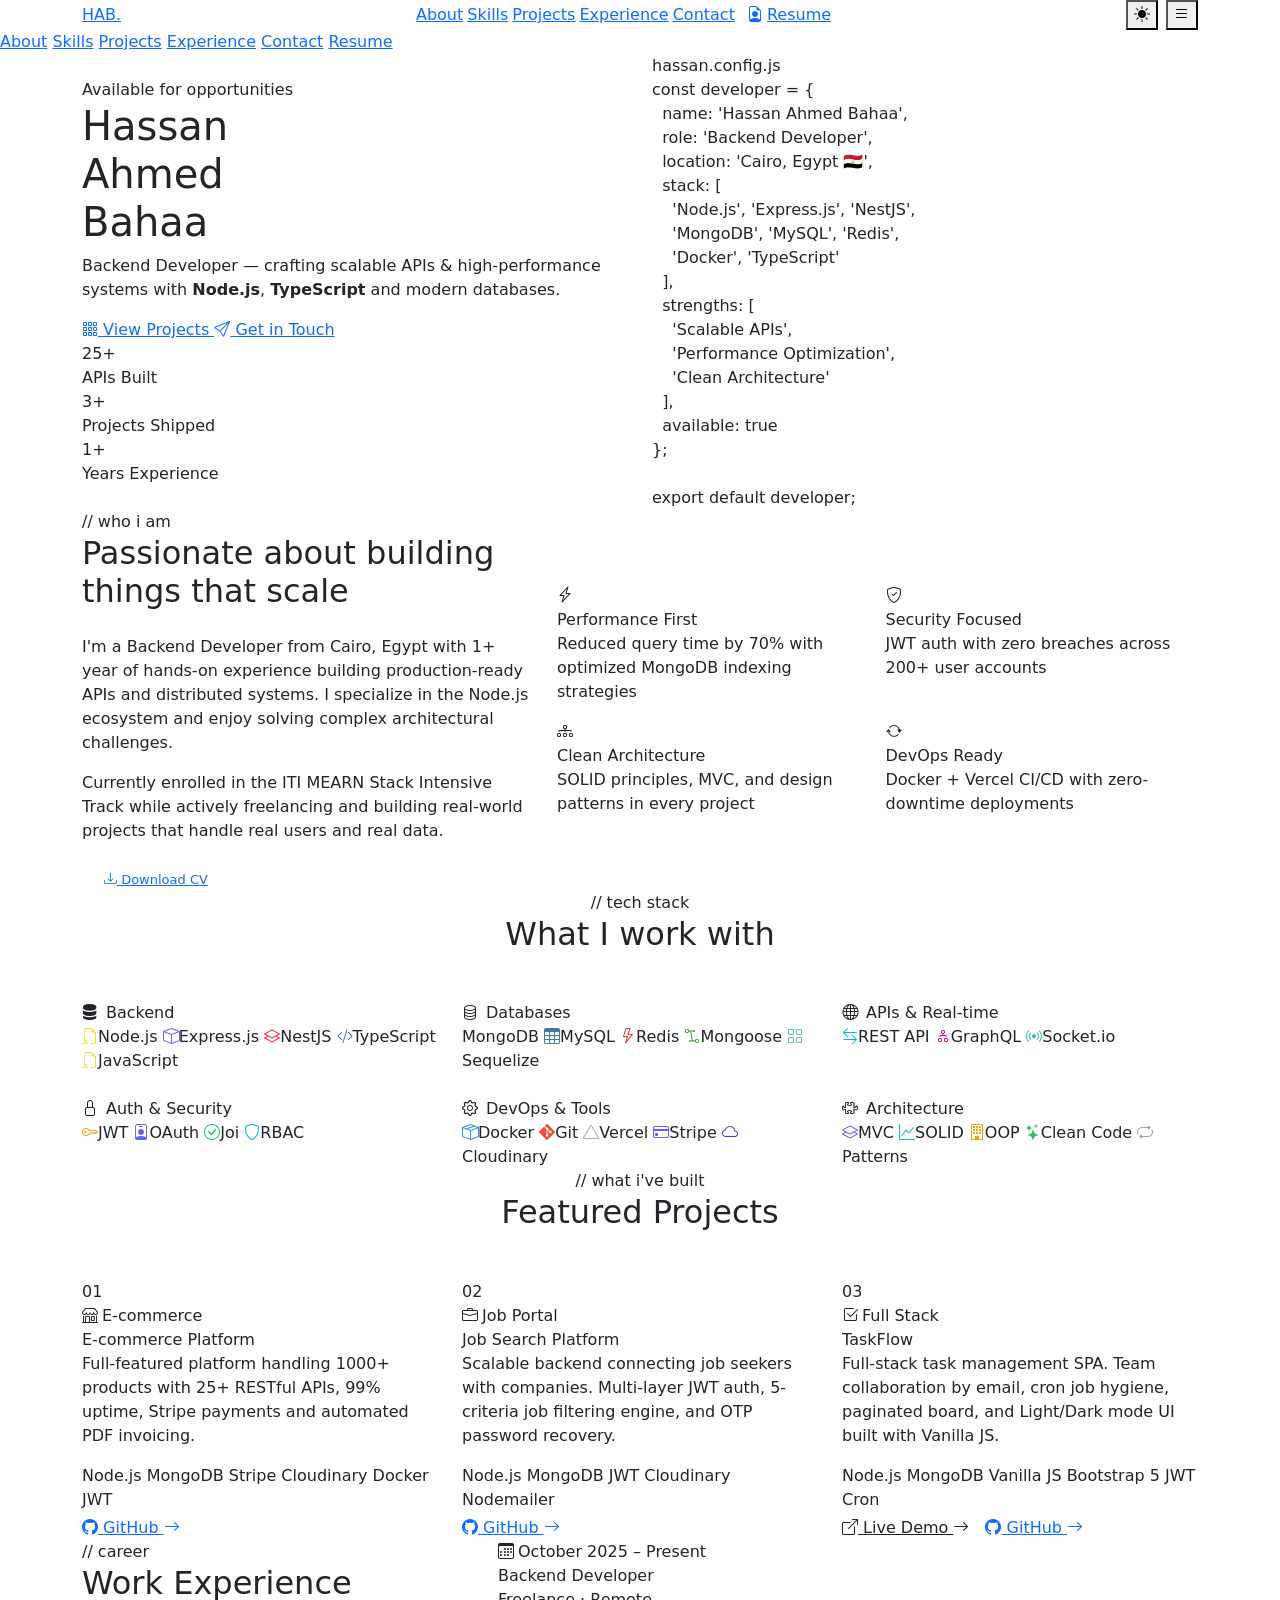
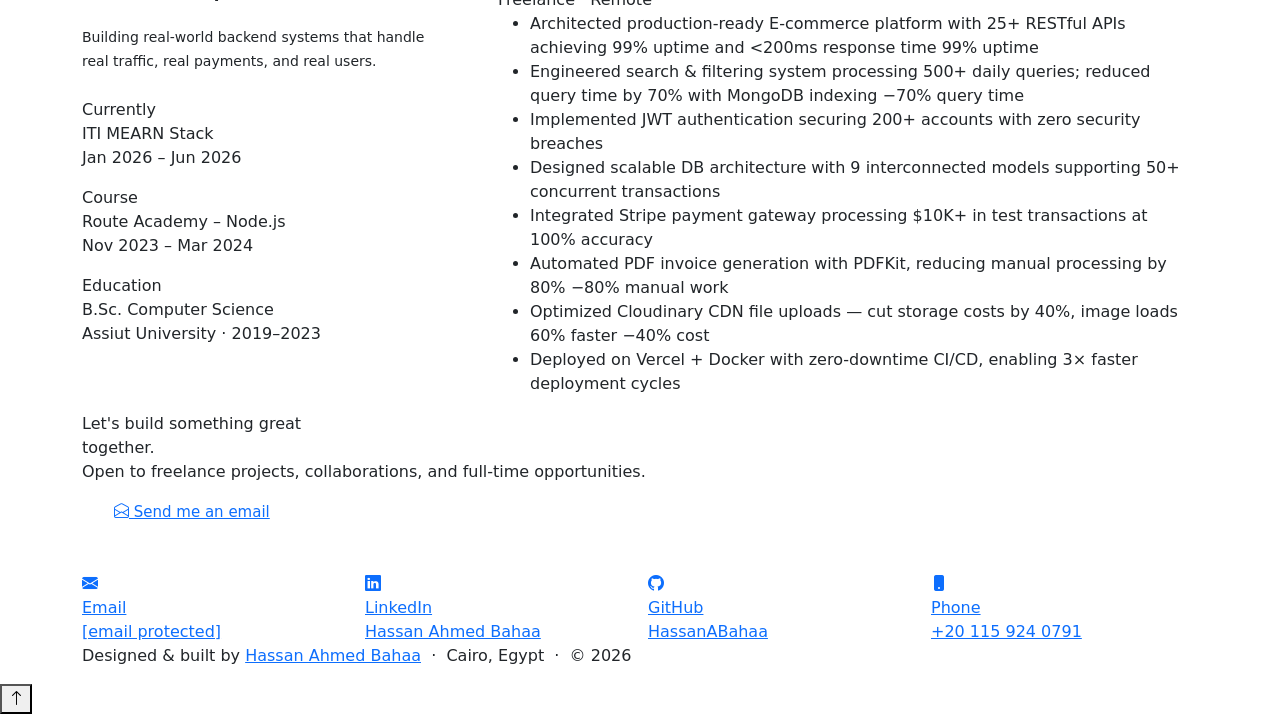
==== index1.html @ e6554bb7 "first commit" ====
<!DOCTYPE html>
<html lang="en" data-theme="dark">
<head>
  <meta charset="UTF-8" />
  <meta name="viewport" content="width=device-width, initial-scale=1.0" />
  <meta name="description" content="Hassan Ahmed Bahaa — Backend Developer specializing in Node.js, Express.js, NestJS, and scalable APIs." />
  <title>Hassan Ahmed Bahaa — Backend Developer</title>

  <!-- Bootstrap 5 -->
  <link href="https://cdn.jsdelivr.net/npm/bootstrap@5.3.3/dist/css/bootstrap.min.css" rel="stylesheet"/>
  <!-- Bootstrap Icons -->
  <link href="https://cdn.jsdelivr.net/npm/bootstrap-icons@1.11.3/font/bootstrap-icons.css" rel="stylesheet"/>
  <!-- Portfolio Styles -->
  <link rel="stylesheet" href="css/style.css" />
</head>
<body>

<!-- ══════════════════════════════
     NAVBAR
══════════════════════════════ -->
<nav id="navbar">
  <div class="container d-flex align-items-center justify-content-between gap-2">

    <a href="#home" class="nav-brand">HAB<span>.</span></a>

    <!-- Desktop nav -->
    <div class="d-flex align-items-center gap-1 desktop-nav">
      <a href="#about"      class="nav-link-custom">About</a>
      <a href="#skills"     class="nav-link-custom">Skills</a>
      <a href="#projects"   class="nav-link-custom">Projects</a>
      <a href="#experience" class="nav-link-custom">Experience</a>
      <a href="#contact"    class="nav-link-custom">Contact</a>
      <a href="https://drive.google.com/file/d/19fxQiNxdbfngYxqZQuM-5DBVkh4G-8Q2/view?usp=sharing"
         target="_blank" class="nav-cta ms-2">
        <i class="bi bi-file-earmark-person me-1"></i>Resume
      </a>
    </div>

    <!-- Right controls -->
    <div class="d-flex align-items-center gap-2">
      <!-- Theme toggle -->
      <button id="themeToggle" aria-label="Toggle theme">
        <i class="bi bi-sun-fill" id="themeIcon"></i>
      </button>
      <!-- Hamburger -->
      <button class="hamburger" id="hamburgerBtn" aria-label="Open menu">
        <i class="bi bi-list" id="hamburgerIcon"></i>
      </button>
    </div>

  </div>
</nav>

<!-- Mobile menu -->
<div class="mobile-menu" id="mobileMenu">
  <a href="#about"      class="nav-link-custom">About</a>
  <a href="#skills"     class="nav-link-custom">Skills</a>
  <a href="#projects"   class="nav-link-custom">Projects</a>
  <a href="#experience" class="nav-link-custom">Experience</a>
  <a href="#contact"    class="nav-link-custom">Contact</a>
  <a href="https://drive.google.com/file/d/19fxQiNxdbfngYxqZQuM-5DBVkh4G-8Q2/view?usp=sharing"
     target="_blank" class="nav-cta mt-2 text-center">Resume</a>
</div>


<!-- ══════════════════════════════
     HERO
══════════════════════════════ -->
<section id="home">
  <div class="orb orb-1"></div>
  <div class="orb orb-2"></div>
  <div class="orb orb-3"></div>

  <div class="container">
    <div class="row align-items-center gy-5">

      <!-- Left copy -->
      <div class="col-lg-6">
        <div class="hero-badge">
          <span class="dot"></span>
          Available for opportunities
        </div>

        <h1 class="hero-h1">
          Hassan<br>
          <span class="gradient-text">Ahmed</span><br>
          Bahaa
        </h1>

        <p class="hero-sub">
          <span id="typedRole">Backend Developer</span>&nbsp;—
          crafting scalable APIs &amp; high-performance systems with
          <strong>Node.js</strong>, <strong>TypeScript</strong> and modern databases.
        </p>

        <div class="hero-actions">
          <a href="#projects" class="btn-primary-custom">
            <i class="bi bi-grid-3x3-gap"></i> View Projects
          </a>
          <a href="#contact" class="btn-ghost-custom">
            <i class="bi bi-send"></i> Get in Touch
          </a>
        </div>

        <div class="hero-stats">
          <div class="stat-item">
            <div class="stat-num">25<span>+</span></div>
            <div class="stat-label">APIs Built</div>
          </div>
          <div class="stat-item">
            <div class="stat-num">3<span>+</span></div>
            <div class="stat-label">Projects Shipped</div>
          </div>
          <div class="stat-item">
            <div class="stat-num">1<span>+</span></div>
            <div class="stat-label">Years Experience</div>
          </div>
        </div>
      </div>

      <!-- Right – code card -->
      <div class="col-lg-6 hero-visual">
        <div class="code-card">
          <div class="code-card-header">
            <span class="dot-red"></span>
            <span class="dot-yellow"></span>
            <span class="dot-green"></span>
            <span class="code-filename">hassan.config.js</span>
          </div>
          <div class="code-body">
<span class="c-keyword">const</span> <span class="c-var">developer</span> = {<br>
&nbsp;&nbsp;<span class="c-prop">name</span>: <span class="c-str">'Hassan Ahmed Bahaa'</span>,<br>
&nbsp;&nbsp;<span class="c-prop">role</span>: <span class="c-str">'Backend Developer'</span>,<br>
&nbsp;&nbsp;<span class="c-prop">location</span>: <span class="c-str">'Cairo, Egypt 🇪🇬'</span>,<br>
&nbsp;&nbsp;<span class="c-prop">stack</span>: [<br>
&nbsp;&nbsp;&nbsp;&nbsp;<span class="c-str">'Node.js'</span>, <span class="c-str">'Express.js'</span>, <span class="c-str">'NestJS'</span>,<br>
&nbsp;&nbsp;&nbsp;&nbsp;<span class="c-str">'MongoDB'</span>, <span class="c-str">'MySQL'</span>, <span class="c-str">'Redis'</span>,<br>
&nbsp;&nbsp;&nbsp;&nbsp;<span class="c-str">'Docker'</span>, <span class="c-str">'TypeScript'</span><br>
&nbsp;&nbsp;],<br>
&nbsp;&nbsp;<span class="c-prop">strengths</span>: [<br>
&nbsp;&nbsp;&nbsp;&nbsp;<span class="c-str">'Scalable APIs'</span>,<br>
&nbsp;&nbsp;&nbsp;&nbsp;<span class="c-str">'Performance Optimization'</span>,<br>
&nbsp;&nbsp;&nbsp;&nbsp;<span class="c-str">'Clean Architecture'</span><br>
&nbsp;&nbsp;],<br>
&nbsp;&nbsp;<span class="c-prop">available</span>: <span class="c-keyword">true</span><br>
};<br><br>
<span class="c-keyword">export default</span> <span class="c-fn">developer</span>;<span class="typing-cursor"></span>
          </div>
        </div>
      </div>

    </div>
  </div>
</section>


<!-- ══════════════════════════════
     ABOUT
══════════════════════════════ -->
<section id="about">
  <div class="container">
    <div class="row gy-5 align-items-center">

      <div class="col-lg-5 reveal">
        <div class="section-eyebrow">// who i am</div>
        <h2 class="section-title">Passionate about building things that scale</h2>
        <div class="section-divider mb-4"></div>
        <p class="about-text">
          I'm a <span class="highlight-word">Backend Developer</span> from Cairo, Egypt with 1+ year of hands-on experience building
          <span class="highlight-word">production-ready APIs</span> and distributed systems.
          I specialize in the Node.js ecosystem and enjoy solving complex architectural challenges.
        </p>
        <p class="about-text mt-3">
          Currently enrolled in the <span class="highlight-word">ITI MEARN Stack Intensive Track</span> while
          actively freelancing and building real-world projects that handle real users and real data.
        </p>
        <div class="mt-4">
          <a href="https://drive.google.com/file/d/19fxQiNxdbfngYxqZQuM-5DBVkh4G-8Q2/view?usp=sharing"
             target="_blank" class="btn-primary-custom" style="font-size:13px;padding:11px 22px;">
            <i class="bi bi-download"></i> Download CV
          </a>
        </div>
      </div>

      <div class="col-lg-7 reveal">
        <div class="row g-3">
          <div class="col-sm-6">
            <div class="about-card">
              <div class="about-card-icon"><i class="bi bi-lightning-charge"></i></div>
              <div>
                <div class="about-card-title">Performance First</div>
                <div class="about-card-text">Reduced query time by 70% with optimized MongoDB indexing strategies</div>
              </div>
            </div>
          </div>
          <div class="col-sm-6">
            <div class="about-card">
              <div class="about-card-icon"><i class="bi bi-shield-check"></i></div>
              <div>
                <div class="about-card-title">Security Focused</div>
                <div class="about-card-text">JWT auth with zero breaches across 200+ user accounts</div>
              </div>
            </div>
          </div>
          <div class="col-sm-6">
            <div class="about-card">
              <div class="about-card-icon"><i class="bi bi-diagram-3"></i></div>
              <div>
                <div class="about-card-title">Clean Architecture</div>
                <div class="about-card-text">SOLID principles, MVC, and design patterns in every project</div>
              </div>
            </div>
          </div>
          <div class="col-sm-6">
            <div class="about-card">
              <div class="about-card-icon"><i class="bi bi-arrow-repeat"></i></div>
              <div>
                <div class="about-card-title">DevOps Ready</div>
                <div class="about-card-text">Docker + Vercel CI/CD with zero-downtime deployments</div>
              </div>
            </div>
          </div>
        </div>
      </div>

    </div>
  </div>
</section>


<!-- ══════════════════════════════
     SKILLS
══════════════════════════════ -->
<section id="skills">
  <div class="container">
    <div class="text-center mb-5 reveal">
      <div class="section-eyebrow">// tech stack</div>
      <h2 class="section-title">What I work with</h2>
      <div class="section-divider mx-auto mt-3"></div>
    </div>

    <div class="row g-4">
      <div class="col-md-4 reveal">
        <div class="skill-box">
          <div class="skill-group-title"><i class="bi bi-server me-2"></i>Backend</div>
          <span class="skill-pill"><i class="bi bi-filetype-js" style="color:#f7df1e"></i>Node.js</span>
          <span class="skill-pill"><i class="bi bi-box" style="color:#6366f1"></i>Express.js</span>
          <span class="skill-pill"><i class="bi bi-layers" style="color:#ea2845"></i>NestJS</span>
          <span class="skill-pill"><i class="bi bi-code-slash" style="color:#3178c6"></i>TypeScript</span>
          <span class="skill-pill"><i class="bi bi-filetype-js" style="color:#f0db4f"></i>JavaScript</span>
        </div>
      </div>

      <div class="col-md-4 reveal">
        <div class="skill-box">
          <div class="skill-group-title"><i class="bi bi-database me-2"></i>Databases</div>
          <span class="skill-pill"><i class="bi bi-leaf" style="color:#47a248"></i>MongoDB</span>
          <span class="skill-pill"><i class="bi bi-table" style="color:#4479a1"></i>MySQL</span>
          <span class="skill-pill"><i class="bi bi-lightning" style="color:#dc382d"></i>Redis</span>
          <span class="skill-pill"><i class="bi bi-bezier2" style="color:#47a248"></i>Mongoose</span>
          <span class="skill-pill"><i class="bi bi-grid" style="color:#52b0e7"></i>Sequelize</span>
        </div>
      </div>

      <div class="col-md-4 reveal">
        <div class="skill-box">
          <div class="skill-group-title"><i class="bi bi-globe me-2"></i>APIs & Real-time</div>
          <span class="skill-pill"><i class="bi bi-arrow-left-right" style="color:#06b6d4"></i>REST API</span>
          <span class="skill-pill"><i class="bi bi-diagram-2" style="color:#e10098"></i>GraphQL</span>
          <span class="skill-pill"><i class="bi bi-broadcast" style="color:#25c2a0"></i>Socket.io</span>
        </div>
      </div>

      <div class="col-md-4 reveal">
        <div class="skill-box">
          <div class="skill-group-title"><i class="bi bi-lock me-2"></i>Auth & Security</div>
          <span class="skill-pill"><i class="bi bi-key" style="color:#f59e0b"></i>JWT</span>
          <span class="skill-pill"><i class="bi bi-person-badge" style="color:#6366f1"></i>OAuth</span>
          <span class="skill-pill"><i class="bi bi-check-circle" style="color:#22c55e"></i>Joi</span>
          <span class="skill-pill"><i class="bi bi-shield" style="color:#06b6d4"></i>RBAC</span>
        </div>
      </div>

      <div class="col-md-4 reveal">
        <div class="skill-box">
          <div class="skill-group-title"><i class="bi bi-gear me-2"></i>DevOps & Tools</div>
          <span class="skill-pill"><i class="bi bi-box-seam" style="color:#2496ed"></i>Docker</span>
          <span class="skill-pill"><i class="bi bi-git" style="color:#f05032"></i>Git</span>
          <span class="skill-pill"><i class="bi bi-triangle" style="color:#aaa"></i>Vercel</span>
          <span class="skill-pill"><i class="bi bi-credit-card" style="color:#635bff"></i>Stripe</span>
          <span class="skill-pill"><i class="bi bi-cloud" style="color:#3448c5"></i>Cloudinary</span>
        </div>
      </div>

      <div class="col-md-4 reveal">
        <div class="skill-box">
          <div class="skill-group-title"><i class="bi bi-puzzle me-2"></i>Architecture</div>
          <span class="skill-pill"><i class="bi bi-layers" style="color:#6366f1"></i>MVC</span>
          <span class="skill-pill"><i class="bi bi-graph-up" style="color:#06b6d4"></i>SOLID</span>
          <span class="skill-pill"><i class="bi bi-building" style="color:#f59e0b"></i>OOP</span>
          <span class="skill-pill"><i class="bi bi-stars" style="color:#22c55e"></i>Clean Code</span>
          <span class="skill-pill"><i class="bi bi-repeat" style="color:#94a3b8"></i>Patterns</span>
        </div>
      </div>
    </div>
  </div>
</section>


<!-- ══════════════════════════════
     PROJECTS
══════════════════════════════ -->
<section id="projects">
  <div class="container">
    <div class="text-center mb-5 reveal">
      <div class="section-eyebrow">// what i've built</div>
      <h2 class="section-title">Featured Projects</h2>
      <div class="section-divider mx-auto mt-3"></div>
    </div>

    <div class="row g-4">

      <!-- E-commerce -->
      <div class="col-lg-4 col-md-6 reveal">
        <div class="project-card">
          <div class="project-number">01</div>
          <div class="project-badge"><i class="bi bi-shop me-1"></i>E-commerce</div>
          <div class="project-title">E-commerce Platform</div>
          <p class="project-desc">
            Full-featured platform handling 1000+ products with 25+ RESTful APIs, 99% uptime,
            Stripe payments and automated PDF invoicing.
          </p>
          <div class="mb-1">
            <span class="tech-tag">Node.js</span>
            <span class="tech-tag">MongoDB</span>
            <span class="tech-tag">Stripe</span>
            <span class="tech-tag">Cloudinary</span>
            <span class="tech-tag">Docker</span>
            <span class="tech-tag">JWT</span>
          </div>
          <a href="https://github.com/HassanABahaa/E-commerce" target="_blank" class="project-link">
            <i class="bi bi-github"></i> GitHub <i class="bi bi-arrow-right"></i>
          </a>
        </div>
      </div>

      <!-- Job Portal -->
      <div class="col-lg-4 col-md-6 reveal">
        <div class="project-card">
          <div class="project-number">02</div>
          <div class="project-badge"><i class="bi bi-briefcase me-1"></i>Job Portal</div>
          <div class="project-title">Job Search Platform</div>
          <p class="project-desc">
            Scalable backend connecting job seekers with companies. Multi-layer JWT auth,
            5-criteria job filtering engine, and OTP password recovery.
          </p>
          <div class="mb-1">
            <span class="tech-tag">Node.js</span>
            <span class="tech-tag">MongoDB</span>
            <span class="tech-tag">JWT</span>
            <span class="tech-tag">Cloudinary</span>
            <span class="tech-tag">Nodemailer</span>
          </div>
          <a href="https://github.com/HassanABahaa" target="_blank" class="project-link">
            <i class="bi bi-github"></i> GitHub <i class="bi bi-arrow-right"></i>
          </a>
        </div>
      </div>

      <!-- TaskFlow -->
      <div class="col-lg-4 col-md-6 reveal">
        <div class="project-card">
          <div class="project-number">03</div>
          <div class="project-badge"><i class="bi bi-check2-square me-1"></i>Full Stack</div>
          <div class="project-title">TaskFlow</div>
          <p class="project-desc">
            Full-stack task management SPA. Team collaboration by email, cron job hygiene,
            paginated board, and Light/Dark mode UI built with Vanilla JS.
          </p>
          <div class="mb-1">
            <span class="tech-tag">Node.js</span>
            <span class="tech-tag">MongoDB</span>
            <span class="tech-tag">Vanilla JS</span>
            <span class="tech-tag">Bootstrap 5</span>
            <span class="tech-tag">JWT</span>
            <span class="tech-tag">Cron</span>
          </div>
          <div class="d-flex gap-3 flex-wrap">
            <a href="https://tasskfloow.netlify.app" target="_blank" class="project-link" style="color:var(--accent2);">
              <i class="bi bi-box-arrow-up-right"></i> Live Demo <i class="bi bi-arrow-right"></i>
            </a>
            <a href="https://github.com/HassanABahaa/Task-Flow" target="_blank" class="project-link">
              <i class="bi bi-github"></i> GitHub <i class="bi bi-arrow-right"></i>
            </a>
          </div>
        </div>
      </div>

    </div>
  </div>
</section>


<!-- ══════════════════════════════
     EXPERIENCE
══════════════════════════════ -->
<section id="experience">
  <div class="container">
    <div class="row gy-5">

      <!-- Sidebar -->
      <div class="col-lg-4 reveal">
        <div class="section-eyebrow">// career</div>
        <h2 class="section-title">Work Experience</h2>
        <div class="section-divider mb-4"></div>
        <p style="color:var(--muted);font-size:14px;line-height:1.7;">
          Building real-world backend systems that handle real traffic, real payments, and real users.
        </p>

        <div class="mt-4 d-flex flex-column gap-3">
          <div class="info-card">
            <div class="info-card-label">Currently</div>
            <div class="info-card-title">ITI MEARN Stack</div>
            <div class="info-card-date">Jan 2026 – Jun 2026</div>
          </div>
          <div class="info-card">
            <div class="info-card-label">Course</div>
            <div class="info-card-title">Route Academy – Node.js</div>
            <div class="info-card-date">Nov 2023 – Mar 2024</div>
          </div>
          <div class="info-card">
            <div class="info-card-label">Education</div>
            <div class="info-card-title">B.Sc. Computer Science</div>
            <div class="info-card-date">Assiut University · 2019–2023</div>
          </div>
        </div>
      </div>

      <!-- Timeline -->
      <div class="col-lg-8 reveal ps-lg-5">
        <div class="timeline">
          <div class="timeline-item">
            <div class="timeline-dot"></div>
            <div class="timeline-date"><i class="bi bi-calendar3 me-1"></i>October 2025 – Present</div>
            <div class="timeline-role">Backend Developer</div>
            <div class="timeline-company">Freelance · Remote</div>
            <ul class="timeline-bullets">
              <li>Architected production-ready E-commerce platform with 25+ RESTful APIs achieving 99% uptime and &lt;200ms response time <span class="achievement-badge">99% uptime</span></li>
              <li>Engineered search &amp; filtering system processing 500+ daily queries; reduced query time by 70% with MongoDB indexing <span class="achievement-badge">−70% query time</span></li>
              <li>Implemented JWT authentication securing 200+ accounts with zero security breaches</li>
              <li>Designed scalable DB architecture with 9 interconnected models supporting 50+ concurrent transactions</li>
              <li>Integrated Stripe payment gateway processing $10K+ in test transactions at 100% accuracy</li>
              <li>Automated PDF invoice generation with PDFKit, reducing manual processing by 80% <span class="achievement-badge">−80% manual work</span></li>
              <li>Optimized Cloudinary CDN file uploads — cut storage costs by 40%, image loads 60% faster <span class="achievement-badge">−40% cost</span></li>
              <li>Deployed on Vercel + Docker with zero-downtime CI/CD, enabling 3× faster deployment cycles</li>
            </ul>
          </div>
        </div>
      </div>

    </div>
  </div>
</section>


<!-- ══════════════════════════════
     CONTACT
══════════════════════════════ -->
<section id="contact">
  <div class="container">

    <div class="cta-block reveal mb-5">
      <div class="cta-title">Let's build something great<br>together.</div>
      <p class="cta-sub">Open to freelance projects, collaborations, and full-time opportunities.</p>
      <a href="/cdn-cgi/l/email-protection#640c051717050a0506050c05055755240309050d084a070b09" class="btn-primary-custom" style="font-size:15px;padding:14px 32px;">
        <i class="bi bi-envelope-open"></i> Send me an email
      </a>
    </div>

    <div class="row g-3">
      <div class="col-sm-6 col-lg-3 reveal">
        <a href="/cdn-cgi/l/email-protection#543c352727353a3536353c35356765143339353d387a373b39" class="contact-card">
          <div class="contact-icon ci-email"><i class="bi bi-envelope-fill"></i></div>
          <div>
            <div class="contact-label">Email</div>
            <div class="contact-val"><span class="__cf_email__" data-cfemail="c0a8a1b3b3a1aea1a2a1a8a1a1f3f180a7ada1a9aceea3afad">[email&#160;protected]</span></div>
          </div>
        </a>
      </div>
      <div class="col-sm-6 col-lg-3 reveal">
        <a href="https://www.linkedin.com/in/hassan-bahaa-1604981b8/" target="_blank" class="contact-card">
          <div class="contact-icon ci-linkedin"><i class="bi bi-linkedin"></i></div>
          <div>
            <div class="contact-label">LinkedIn</div>
            <div class="contact-val">Hassan Ahmed Bahaa</div>
          </div>
        </a>
      </div>
      <div class="col-sm-6 col-lg-3 reveal">
        <a href="https://github.com/HassanABahaa" target="_blank" class="contact-card">
          <div class="contact-icon ci-github"><i class="bi bi-github"></i></div>
          <div>
            <div class="contact-label">GitHub</div>
            <div class="contact-val">HassanABahaa</div>
          </div>
        </a>
      </div>
      <div class="col-sm-6 col-lg-3 reveal">
        <a href="tel:+201159240791" class="contact-card">
          <div class="contact-icon ci-phone"><i class="bi bi-phone-fill"></i></div>
          <div>
            <div class="contact-label">Phone</div>
            <div class="contact-val">+20 115 924 0791</div>
          </div>
        </a>
      </div>
    </div>

  </div>
</section>


<!-- ══════════════════════════════
     FOOTER
══════════════════════════════ -->
<footer>
  <div class="container">
    <p>
      Designed &amp; built by <a href="#home">Hassan Ahmed Bahaa</a>
      &nbsp;·&nbsp; Cairo, Egypt &nbsp;·&nbsp; &copy; 2026
    </p>
  </div>
</footer>

<!-- Back to top -->
<button id="btt" aria-label="Back to top"><i class="bi bi-arrow-up"></i></button>

<!-- Boots
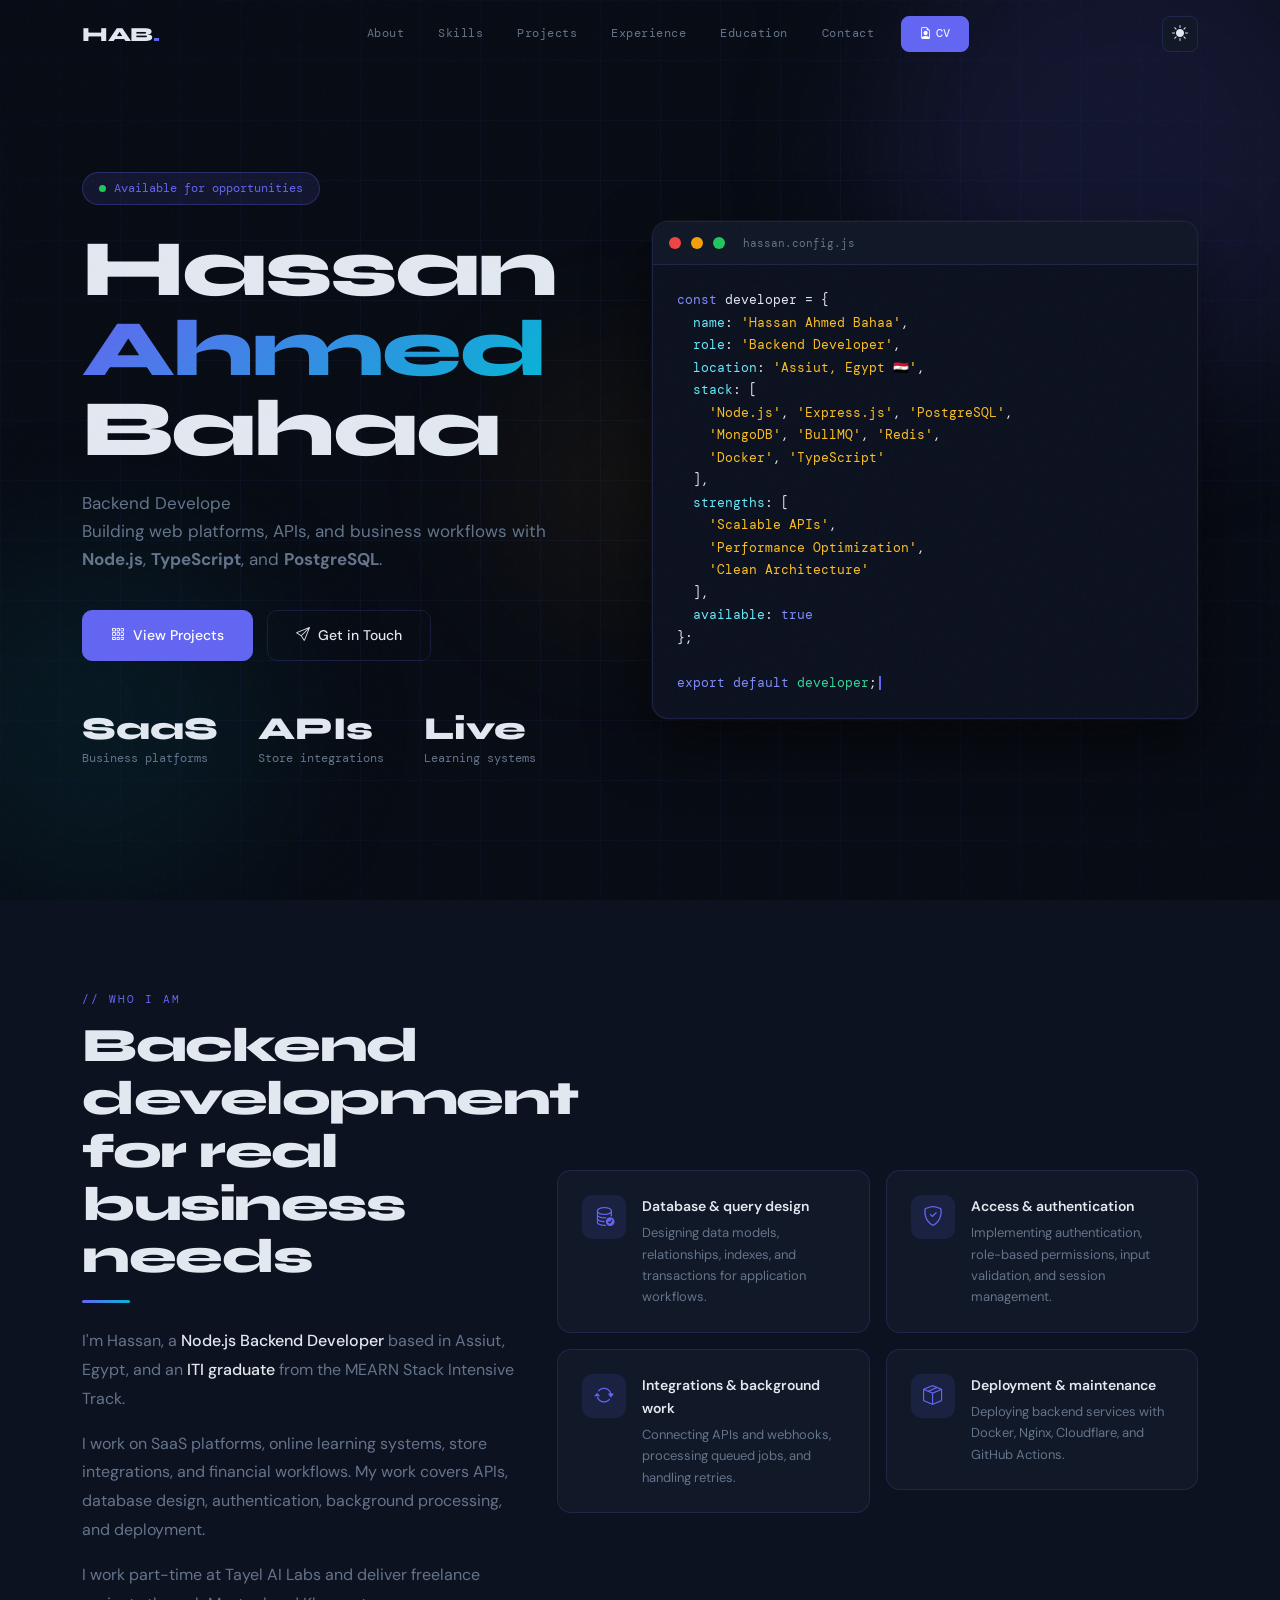
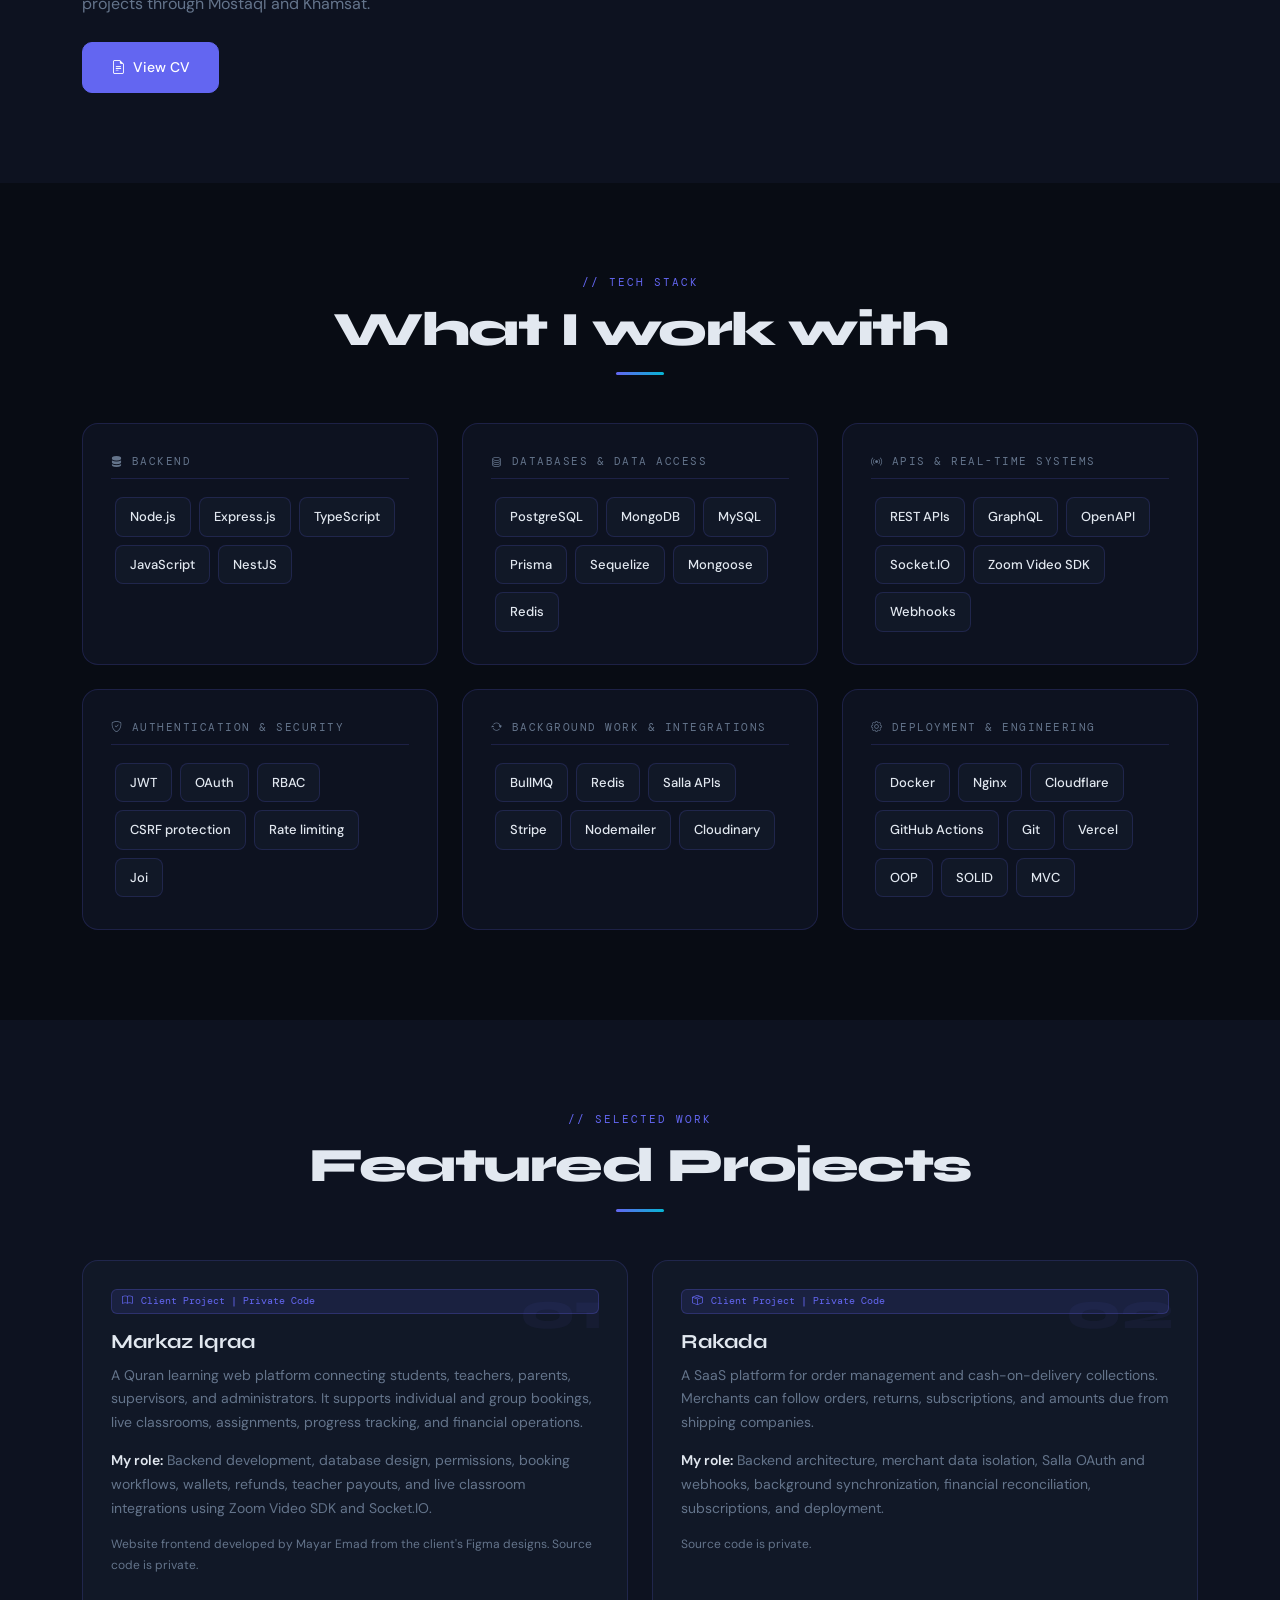
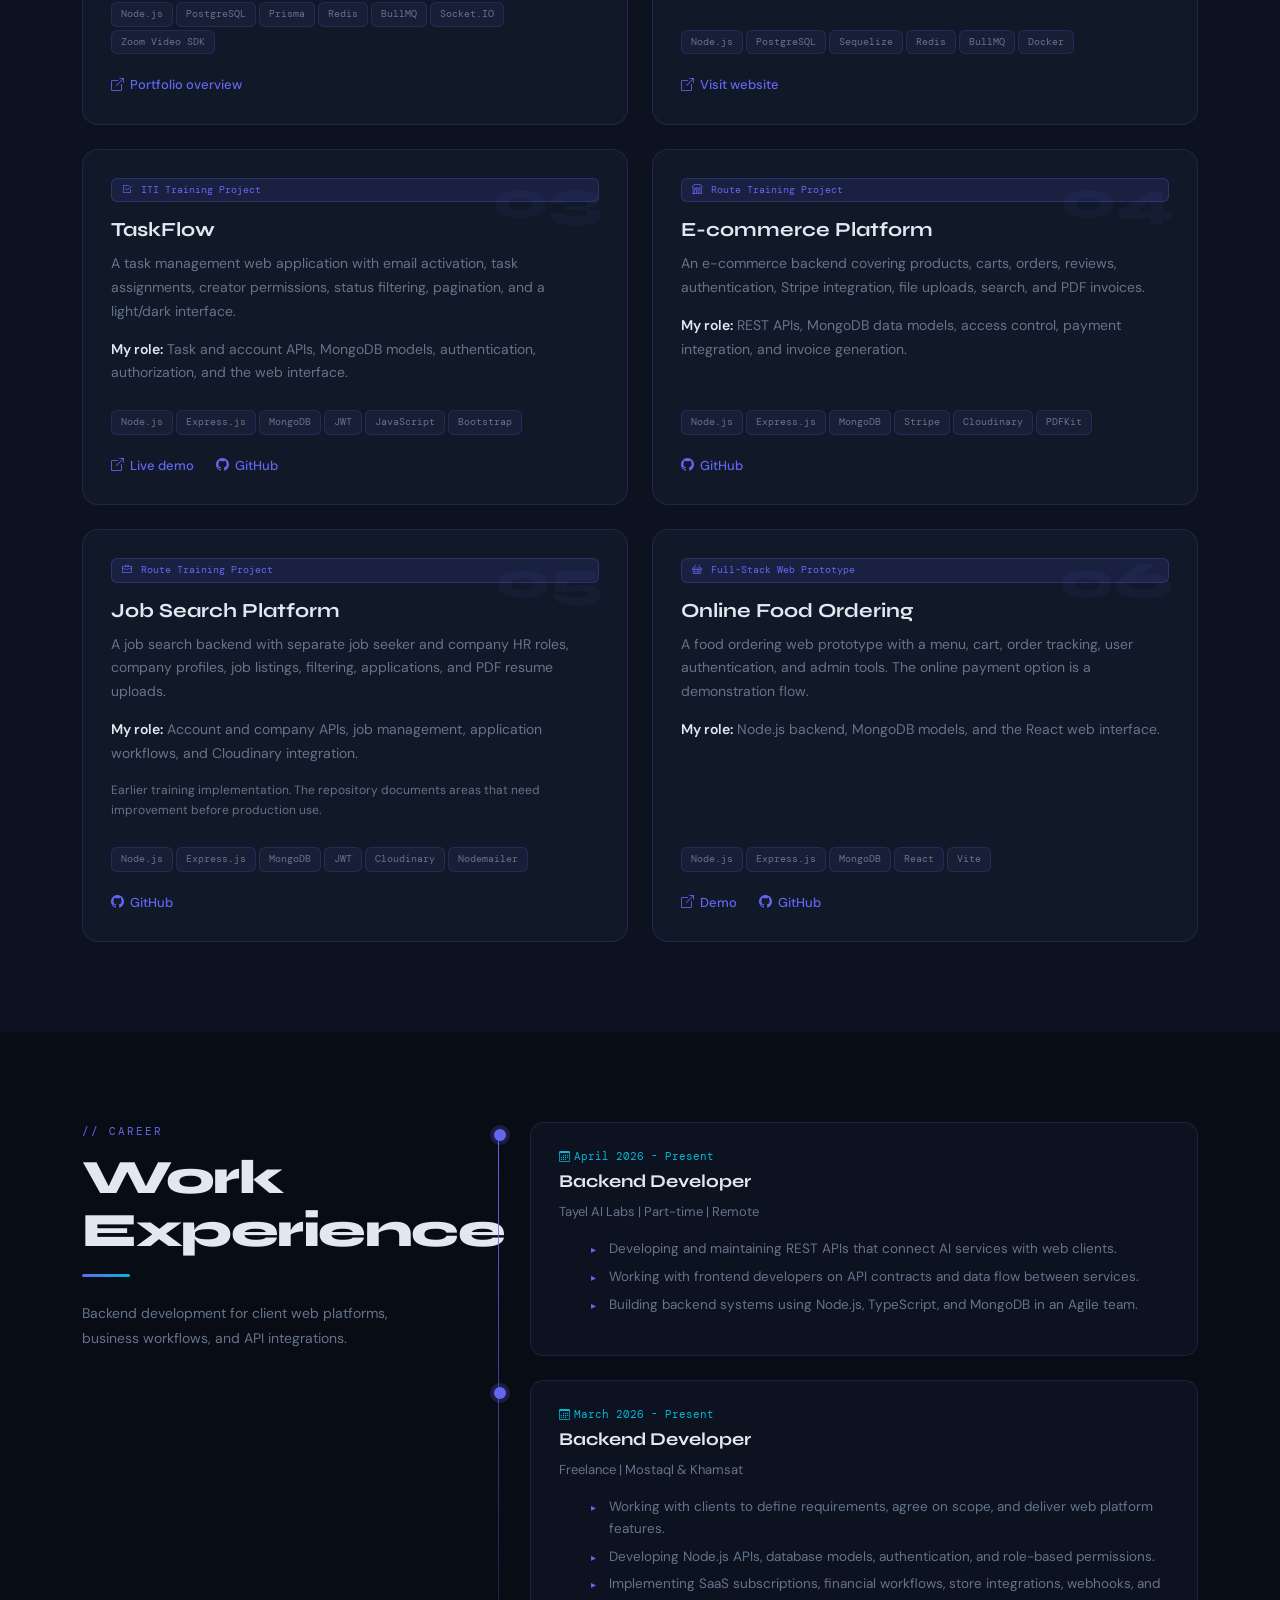
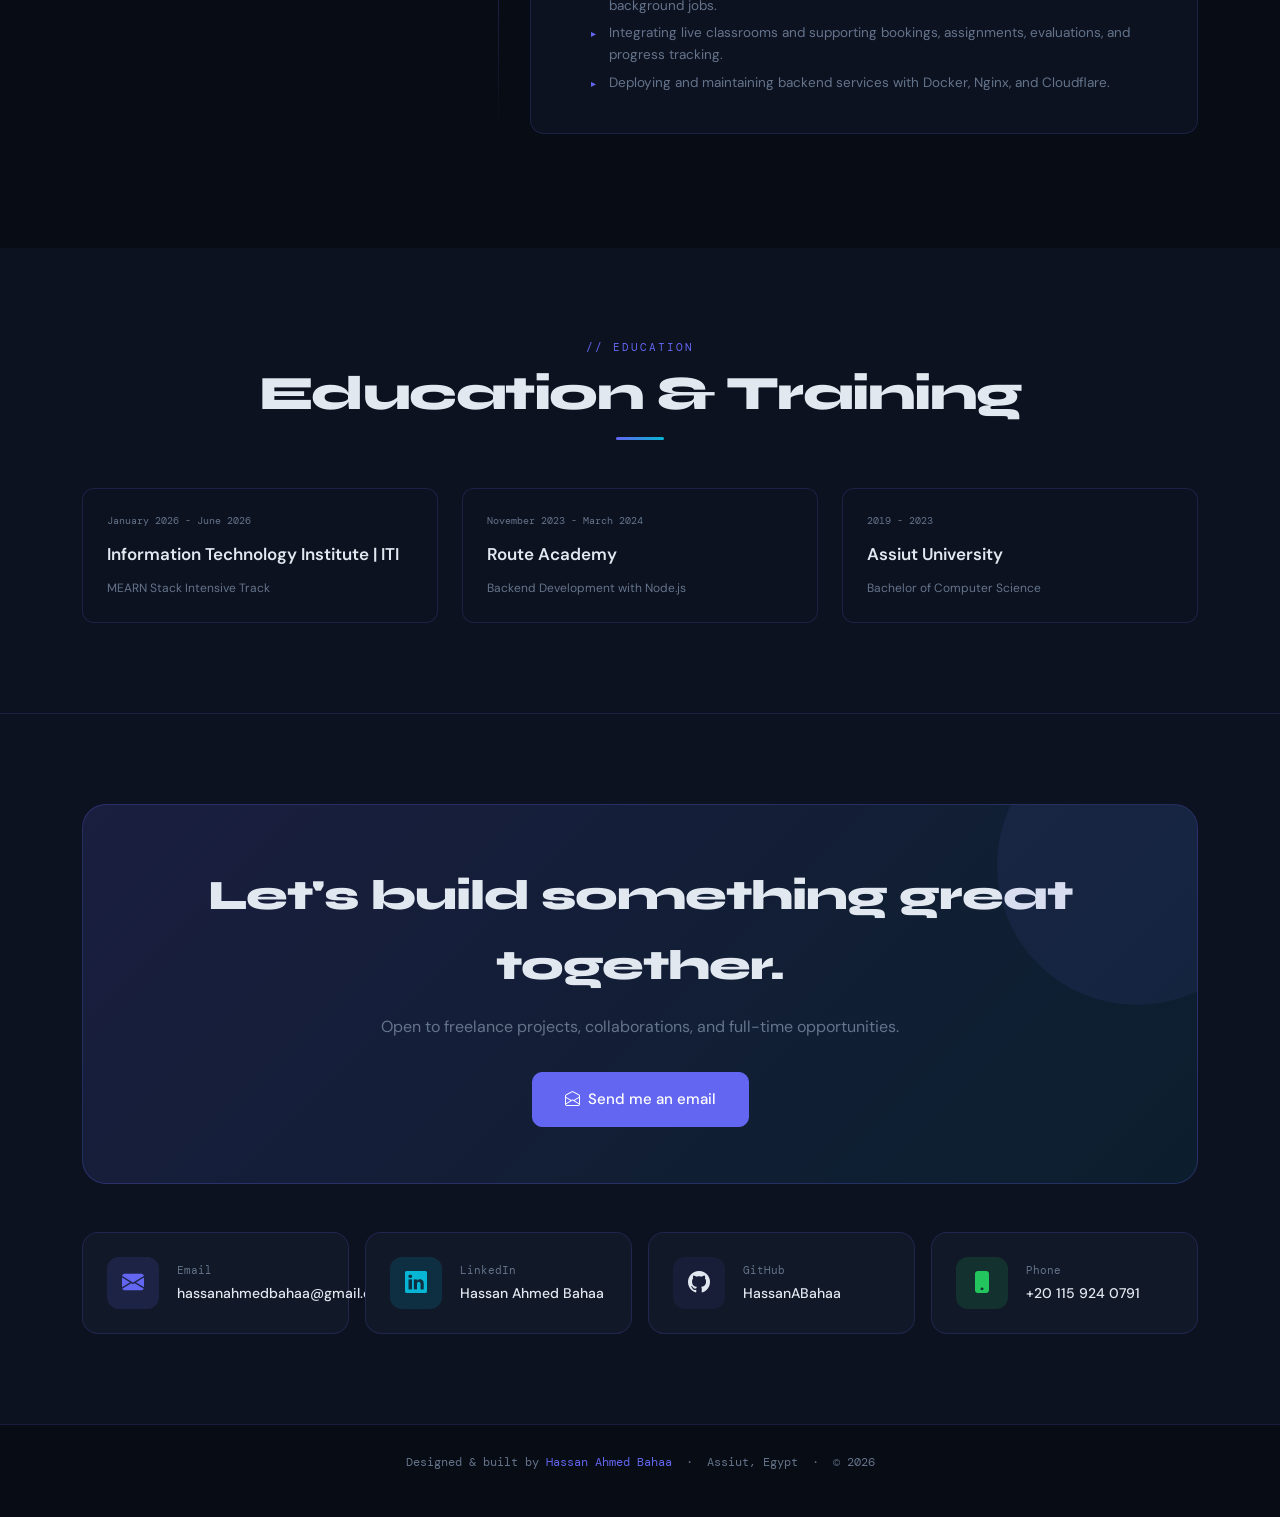
==== commit 6e0e914f: "Refresh portfolio projects, experience, skills and verified content" ====
--- a/index1.html
+++ b/index1.html
@@ -1,538 +1,266 @@
-<!DOCTYPE html>
-<html lang="en" data-theme="dark">
-<head>
-  <meta charset="UTF-8" />
-  <meta name="viewport" content="width=device-width, initial-scale=1.0" />
-  <meta name="description" content="Hassan Ahmed Bahaa — Backend Developer specializing in Node.js, Express.js, NestJS, and scalable APIs." />
-  <title>Hassan Ahmed Bahaa — Backend Developer</title>
-
-  <!-- Bootstrap 5 -->
-  <link href="https://cdn.jsdelivr.net/npm/bootstrap@5.3.3/dist/css/bootstrap.min.css" rel="stylesheet"/>
-  <!-- Bootstrap Icons -->
-  <link href="https://cdn.jsdelivr.net/npm/bootstrap-icons@1.11.3/font/bootstrap-icons.css" rel="stylesheet"/>
-  <!-- Portfolio Styles -->
-  <link rel="stylesheet" href="css/style.css" />
-</head>
-<body>
-
-<!-- ══════════════════════════════
-     NAVBAR
-══════════════════════════════ -->
-<nav id="navbar">
-  <div class="container d-flex align-items-center justify-content-between gap-2">
-
-    <a href="#home" class="nav-brand">HAB<span>.</span></a>
-
-    <!-- Desktop nav -->
-    <div class="d-flex align-items-center gap-1 desktop-nav">
-      <a href="#about"      class="nav-link-custom">About</a>
-      <a href="#skills"     class="nav-link-custom">Skills</a>
-      <a href="#projects"   class="nav-link-custom">Projects</a>
-      <a href="#experience" class="nav-link-custom">Experience</a>
-      <a href="#contact"    class="nav-link-custom">Contact</a>
-      <a href="https://drive.google.com/file/d/19fxQiNxdbfngYxqZQuM-5DBVkh4G-8Q2/view?usp=sharing"
-         target="_blank" class="nav-cta ms-2">
-        <i class="bi bi-file-earmark-person me-1"></i>Resume
-      </a>
-    </div>
-
-    <!-- Right controls -->
-    <div class="d-flex align-items-center gap-2">
-      <!-- Theme toggle -->
-      <button id="themeToggle" aria-label="Toggle theme">
-        <i class="bi bi-sun-fill" id="themeIcon"></i>
-      </button>
-      <!-- Hamburger -->
-      <button class="hamburger" id="hamburgerBtn" aria-label="Open menu">
-        <i class="bi bi-list" id="hamburgerIcon"></i>
-      </button>
-    </div>
-
-  </div>
-</nav>
-
-<!-- Mobile menu -->
-<div class="mobile-menu" id="mobileMenu">
-  <a href="#about"      class="nav-link-custom">About</a>
-  <a href="#skills"     class="nav-link-custom">Skills</a>
-  <a href="#projects"   class="nav-link-custom">Projects</a>
-  <a href="#experience" class="nav-link-custom">Experience</a>
-  <a href="#contact"    class="nav-link-custom">Contact</a>
-  <a href="https://drive.google.com/file/d/19fxQiNxdbfngYxqZQuM-5DBVkh4G-8Q2/view?usp=sharing"
-     target="_blank" class="nav-cta mt-2 text-center">Resume</a>
-</div>
-
-
-<!-- ══════════════════════════════
-     HERO
-══════════════════════════════ -->
-<section id="home">
-  <div class="orb orb-1"></div>
-  <div class="orb orb-2"></div>
-  <div class="orb orb-3"></div>
-
-  <div class="container">
-    <div class="row align-items-center gy-5">
-
-      <!-- Left copy -->
-      <div class="col-lg-6">
-        <div class="hero-badge">
-          <span class="dot"></span>
-          Available for opportunities
-        </div>
-
-        <h1 class="hero-h1">
-          Hassan<br>
-          <span class="gradient-text">Ahmed</span><br>
-          Bahaa
-        </h1>
-
-        <p class="hero-sub">
-          <span id="typedRole">Backend Developer</span>&nbsp;—
-          crafting scalable APIs &amp; high-performance systems with
-          <strong>Node.js</strong>, <strong>TypeScript</strong> and modern databases.
-        </p>
-
-        <div class="hero-actions">
-          <a href="#projects" class="btn-primary-custom">
-            <i class="bi bi-grid-3x3-gap"></i> View Projects
-          </a>
-          <a href="#contact" class="btn-ghost-custom">
-            <i class="bi bi-send"></i> Get in Touch
-          </a>
-        </div>
-
-        <div class="hero-stats">
-          <div class="stat-item">
-            <div class="stat-num">25<span>+</span></div>
-            <div class="stat-label">APIs Built</div>
-          </div>
-          <div class="stat-item">
-            <div class="stat-num">3<span>+</span></div>
-            <div class="stat-label">Projects Shipped</div>
-          </div>
-          <div class="stat-item">
-            <div class="stat-num">1<span>+</span></div>
-            <div class="stat-label">Years Experience</div>
-          </div>
-        </div>
-      </div>
-
-      <!-- Right – code card -->
-      <div class="col-lg-6 hero-visual">
-        <div class="code-card">
-          <div class="code-card-header">
-            <span class="dot-red"></span>
-            <span class="dot-yellow"></span>
-            <span class="dot-green"></span>
-            <span class="code-filename">hassan.config.js</span>
-          </div>
-          <div class="code-body">
-<span class="c-keyword">const</span> <span class="c-var">developer</span> = {<br>
-&nbsp;&nbsp;<span class="c-prop">name</span>: <span class="c-str">'Hassan Ahmed Bahaa'</span>,<br>
-&nbsp;&nbsp;<span class="c-prop">role</span>: <span class="c-str">'Backend Developer'</span>,<br>
-&nbsp;&nbsp;<span class="c-prop">location</span>: <span class="c-str">'Cairo, Egypt 🇪🇬'</span>,<br>
-&nbsp;&nbsp;<span class="c-prop">stack</span>: [<br>
-&nbsp;&nbsp;&nbsp;&nbsp;<span class="c-str">'Node.js'</span>, <span class="c-str">'Express.js'</span>, <span class="c-str">'NestJS'</span>,<br>
-&nbsp;&nbsp;&nbsp;&nbsp;<span class="c-str">'MongoDB'</span>, <span class="c-str">'MySQL'</span>, <span class="c-str">'Redis'</span>,<br>
-&nbsp;&nbsp;&nbsp;&nbsp;<span class="c-str">'Docker'</span>, <span class="c-str">'TypeScript'</span><br>
-&nbsp;&nbsp;],<br>
-&nbsp;&nbsp;<span class="c-prop">strengths</span>: [<br>
-&nbsp;&nbsp;&nbsp;&nbsp;<span class="c-str">'Scalable APIs'</span>,<br>
-&nbsp;&nbsp;&nbsp;&nbsp;<span class="c-str">'Performance Optimization'</span>,<br>
-&nbsp;&nbsp;&nbsp;&nbsp;<span class="c-str">'Clean Architecture'</span><br>
-&nbsp;&nbsp;],<br>
-&nbsp;&nbsp;<span class="c-prop">available</span>: <span class="c-keyword">true</span><br>
-};<br><br>
-<span class="c-keyword">export default</span> <span class="c-fn">developer</span>;<span class="typing-cursor"></span>
-          </div>
-        </div>
-      </div>
-
-    </div>
-  </div>
-</section>
-
-
-<!-- ══════════════════════════════
-     ABOUT
-══════════════════════════════ -->
-<section id="about">
-  <div class="container">
-    <div class="row gy-5 align-items-center">
-
-      <div class="col-lg-5 reveal">
-        <div class="section-eyebrow">// who i am</div>
-        <h2 class="section-title">Passionate about building things that scale</h2>
-        <div class="section-divider mb-4"></div>
-        <p class="about-text">
-          I'm a <span class="highlight-word">Backend Developer</span> from Cairo, Egypt with 1+ year of hands-on experience building
-          <span class="highlight-word">production-ready APIs</span> and distributed systems.
-          I specialize in the Node.js ecosystem and enjoy solving complex architectural challenges.
-        </p>
-        <p class="about-text mt-3">
-          Currently enrolled in the <span class="highlight-word">ITI MEARN Stack Intensive Track</span> while
-          actively freelancing and building real-world projects that handle real users and real data.
-        </p>
-        <div class="mt-4">
-          <a href="https://drive.google.com/file/d/19fxQiNxdbfngYxqZQuM-5DBVkh4G-8Q2/view?usp=sharing"
-             target="_blank" class="btn-primary-custom" style="font-size:13px;padding:11px 22px;">
-            <i class="bi bi-download"></i> Download CV
-          </a>
-        </div>
-      </div>
-
-      <div class="col-lg-7 reveal">
-        <div class="row g-3">
-          <div class="col-sm-6">
-            <div class="about-card">
-              <div class="about-card-icon"><i class="bi bi-lightning-charge"></i></div>
-              <div>
-                <div class="about-card-title">Performance First</div>
-                <div class="about-card-text">Reduced query time by 70% with optimized MongoDB indexing strategies</div>
-              </div>
-            </div>
-          </div>
-          <div class="col-sm-6">
-            <div class="about-card">
-              <div class="about-card-icon"><i class="bi bi-shield-check"></i></div>
-              <div>
-                <div class="about-card-title">Security Focused</div>
-                <div class="about-card-text">JWT auth with zero breaches across 200+ user accounts</div>
-              </div>
-            </div>
-          </div>
-          <div class="col-sm-6">
-            <div class="about-card">
-              <div class="about-card-icon"><i class="bi bi-diagram-3"></i></div>
-              <div>
-                <div class="about-card-title">Clean Architecture</div>
-                <div class="about-card-text">SOLID principles, MVC, and design patterns in every project</div>
-              </div>
-            </div>
-          </div>
-          <div class="col-sm-6">
-            <div class="about-card">
-              <div class="about-card-icon"><i class="bi bi-arrow-repeat"></i></div>
-              <div>
-                <div class="about-card-title">DevOps Ready</div>
-                <div class="about-card-text">Docker + Vercel CI/CD with zero-downtime deployments</div>
-              </div>
-            </div>
-          </div>
-        </div>
-      </div>
-
-    </div>
-  </div>
-</section>
-
-
-<!-- ══════════════════════════════
-     SKILLS
-══════════════════════════════ -->
-<section id="skills">
-  <div class="container">
-    <div class="text-center mb-5 reveal">
-      <div class="section-eyebrow">// tech stack</div>
-      <h2 class="section-title">What I work with</h2>
-      <div class="section-divider mx-auto mt-3"></div>
-    </div>
-
-    <div class="row g-4">
-      <div class="col-md-4 reveal">
-        <div class="skill-box">
-          <div class="skill-group-title"><i class="bi bi-server me-2"></i>Backend</div>
-          <span class="skill-pill"><i class="bi bi-filetype-js" style="color:#f7df1e"></i>Node.js</span>
-          <span class="skill-pill"><i class="bi bi-box" style="color:#6366f1"></i>Express.js</span>
-          <span class="skill-pill"><i class="bi bi-layers" style="color:#ea2845"></i>NestJS</span>
-          <span class="skill-pill"><i class="bi bi-code-slash" style="color:#3178c6"></i>TypeScript</span>
-          <span class="skill-pill"><i class="bi bi-filetype-js" style="color:#f0db4f"></i>JavaScript</span>
-        </div>
-      </div>
-
-      <div class="col-md-4 reveal">
-        <div class="skill-box">
-          <div class="skill-group-title"><i class="bi bi-database me-2"></i>Databases</div>
-          <span class="skill-pill"><i class="bi bi-leaf" style="color:#47a248"></i>MongoDB</span>
-          <span class="skill-pill"><i class="bi bi-table" style="color:#4479a1"></i>MySQL</span>
-          <span class="skill-pill"><i class="bi bi-lightning" style="color:#dc382d"></i>Redis</span>
-          <span class="skill-pill"><i class="bi bi-bezier2" style="color:#47a248"></i>Mongoose</span>
-          <span class="skill-pill"><i class="bi bi-grid" style="color:#52b0e7"></i>Sequelize</span>
-        </div>
-      </div>
-
-      <div class="col-md-4 reveal">
-        <div class="skill-box">
-          <div class="skill-group-title"><i class="bi bi-globe me-2"></i>APIs & Real-time</div>
-          <span class="skill-pill"><i class="bi bi-arrow-left-right" style="color:#06b6d4"></i>REST API</span>
-          <span class="skill-pill"><i class="bi bi-diagram-2" style="color:#e10098"></i>GraphQL</span>
-          <span class="skill-pill"><i class="bi bi-broadcast" style="color:#25c2a0"></i>Socket.io</span>
-        </div>
-      </div>
-
-      <div class="col-md-4 reveal">
-        <div class="skill-box">
-          <div class="skill-group-title"><i class="bi bi-lock me-2"></i>Auth & Security</div>
-          <span class="skill-pill"><i class="bi bi-key" style="color:#f59e0b"></i>JWT</span>
-          <span class="skill-pill"><i class="bi bi-person-badge" style="color:#6366f1"></i>OAuth</span>
-          <span class="skill-pill"><i class="bi bi-check-circle" style="color:#22c55e"></i>Joi</span>
-          <span class="skill-pill"><i class="bi bi-shield" style="color:#06b6d4"></i>RBAC</span>
-        </div>
-      </div>
-
-      <div class="col-md-4 reveal">
-        <div class="skill-box">
-          <div class="skill-group-title"><i class="bi bi-gear me-2"></i>DevOps & Tools</div>
-          <span class="skill-pill"><i class="bi bi-box-seam" style="color:#2496ed"></i>Docker</span>
-          <span class="skill-pill"><i class="bi bi-git" style="color:#f05032"></i>Git</span>
-          <span class="skill-pill"><i class="bi bi-triangle" style="color:#aaa"></i>Vercel</span>
-          <span class="skill-pill"><i class="bi bi-credit-card" style="color:#635bff"></i>Stripe</span>
-          <span class="skill-pill"><i class="bi bi-cloud" style="color:#3448c5"></i>Cloudinary</span>
-        </div>
-      </div>
-
-      <div class="col-md-4 reveal">
-        <div class="skill-box">
-          <div class="skill-group-title"><i class="bi bi-puzzle me-2"></i>Architecture</div>
-          <span class="skill-pill"><i class="bi bi-layers" style="color:#6366f1"></i>MVC</span>
-          <span class="skill-pill"><i class="bi bi-graph-up" style="color:#06b6d4"></i>SOLID</span>
-          <span class="skill-pill"><i class="bi bi-building" style="color:#f59e0b"></i>OOP</span>
-          <span class="skill-pill"><i class="bi bi-stars" style="color:#22c55e"></i>Clean Code</span>
-          <span class="skill-pill"><i class="bi bi-repeat" style="color:#94a3b8"></i>Patterns</span>
-        </div>
-      </div>
-    </div>
-  </div>
-</section>
-
-
-<!-- ══════════════════════════════
-     PROJECTS
-══════════════════════════════ -->
-<section id="projects">
-  <div class="container">
-    <div class="text-center mb-5 reveal">
-      <div class="section-eyebrow">// what i've built</div>
-      <h2 class="section-title">Featured Projects</h2>
-      <div class="section-divider mx-auto mt-3"></div>
-    </div>
-
-    <div class="row g-4">
-
-      <!-- E-commerce -->
-      <div class="col-lg-4 col-md-6 reveal">
-        <div class="project-card">
-          <div class="project-number">01</div>
-          <div class="project-badge"><i class="bi bi-shop me-1"></i>E-commerce</div>
-          <div class="project-title">E-commerce Platform</div>
-          <p class="project-desc">
-            Full-featured platform handling 1000+ products with 25+ RESTful APIs, 99% uptime,
-            Stripe payments and automated PDF invoicing.
-          </p>
-          <div class="mb-1">
-            <span class="tech-tag">Node.js</span>
-            <span class="tech-tag">MongoDB</span>
-            <span class="tech-tag">Stripe</span>
-            <span class="tech-tag">Cloudinary</span>
-            <span class="tech-tag">Docker</span>
-            <span class="tech-tag">JWT</span>
-          </div>
-          <a href="https://github.com/HassanABahaa/E-commerce" target="_blank" class="project-link">
-            <i class="bi bi-github"></i> GitHub <i class="bi bi-arrow-right"></i>
-          </a>
-        </div>
-      </div>
-
-      <!-- Job Portal -->
-      <div class="col-lg-4 col-md-6 reveal">
-        <div class="project-card">
-          <div class="project-number">02</div>
-          <div class="project-badge"><i class="bi bi-briefcase me-1"></i>Job Portal</div>
-          <div class="project-title">Job Search Platform</div>
-          <p class="project-desc">
-            Scalable backend connecting job seekers with companies. Multi-layer JWT auth,
-            5-criteria job filtering engine, and OTP password recovery.
-          </p>
-          <div class="mb-1">
-            <span class="tech-tag">Node.js</span>
-            <span class="tech-tag">MongoDB</span>
-            <span class="tech-tag">JWT</span>
-            <span class="tech-tag">Cloudinary</span>
-            <span class="tech-tag">Nodemailer</span>
-          </div>
-          <a href="https://github.com/HassanABahaa" target="_blank" class="project-link">
-            <i class="bi bi-github"></i> GitHub <i class="bi bi-arrow-right"></i>
-          </a>
-        </div>
-      </div>
-
-      <!-- TaskFlow -->
-      <div class="col-lg-4 col-md-6 reveal">
-        <div class="project-card">
-          <div class="project-number">03</div>
-          <div class="project-badge"><i class="bi bi-check2-square me-1"></i>Full Stack</div>
-          <div class="project-title">TaskFlow</div>
-          <p class="project-desc">
-            Full-stack task management SPA. Team collaboration by email, cron job hygiene,
-            paginated board, and Light/Dark mode UI built with Vanilla JS.
-          </p>
-          <div class="mb-1">
-            <span class="tech-tag">Node.js</span>
-            <span class="tech-tag">MongoDB</span>
-            <span class="tech-tag">Vanilla JS</span>
-            <span class="tech-tag">Bootstrap 5</span>
-            <span class="tech-tag">JWT</span>
-            <span class="tech-tag">Cron</span>
-          </div>
-          <div class="d-flex gap-3 flex-wrap">
-            <a href="https://tasskfloow.netlify.app" target="_blank" class="project-link" style="color:var(--accent2);">
-              <i class="bi bi-box-arrow-up-right"></i> Live Demo <i class="bi bi-arrow-right"></i>
-            </a>
-            <a href="https://github.com/HassanABahaa/Task-Flow" target="_blank" class="project-link">
-              <i class="bi bi-github"></i> GitHub <i class="bi bi-arrow-right"></i>
-            </a>
-          </div>
-        </div>
-      </div>
-
-    </div>
-  </div>
-</section>
-
-
-<!-- ══════════════════════════════
-     EXPERIENCE
-══════════════════════════════ -->
-<section id="experience">
-  <div class="container">
-    <div class="row gy-5">
-
-      <!-- Sidebar -->
-      <div class="col-lg-4 reveal">
-        <div class="section-eyebrow">// career</div>
-        <h2 class="section-title">Work Experience</h2>
-        <div class="section-divider mb-4"></div>
-        <p style="color:var(--muted);font-size:14px;line-height:1.7;">
-          Building real-world backend systems that handle real traffic, real payments, and real users.
-        </p>
-
-        <div class="mt-4 d-flex flex-column gap-3">
-          <div class="info-card">
-            <div class="info-card-label">Currently</div>
-            <div class="info-card-title">ITI MEARN Stack</div>
-            <div class="info-card-date">Jan 2026 – Jun 2026</div>
-          </div>
-          <div class="info-card">
-            <div class="info-card-label">Course</div>
-            <div class="info-card-title">Route Academy – Node.js</div>
-            <div class="info-card-date">Nov 2023 – Mar 2024</div>
-          </div>
-          <div class="info-card">
-            <div class="info-card-label">Education</div>
-            <div class="info-card-title">B.Sc. Computer Science</div>
-            <div class="info-card-date">Assiut University · 2019–2023</div>
-          </div>
-        </div>
-      </div>
-
-      <!-- Timeline -->
-      <div class="col-lg-8 reveal ps-lg-5">
-        <div class="timeline">
-          <div class="timeline-item">
-            <div class="timeline-dot"></div>
-            <div class="timeline-date"><i class="bi bi-calendar3 me-1"></i>October 2025 – Present</div>
-            <div class="timeline-role">Backend Developer</div>
-            <div class="timeline-company">Freelance · Remote</div>
-            <ul class="timeline-bullets">
-              <li>Architected production-ready E-commerce platform with 25+ RESTful APIs achieving 99% uptime and &lt;200ms response time <span class="achievement-badge">99% uptime</span></li>
-              <li>Engineered search &amp; filtering system processing 500+ daily queries; reduced query time by 70% with MongoDB indexing <span class="achievement-badge">−70% query time</span></li>
-              <li>Implemented JWT authentication securing 200+ accounts with zero security breaches</li>
-              <li>Designed scalable DB architecture with 9 interconnected models supporting 50+ concurrent transactions</li>
-              <li>Integrated Stripe payment gateway processing $10K+ in test transactions at 100% accuracy</li>
-              <li>Automated PDF invoice generation with PDFKit, reducing manual processing by 80% <span class="achievement-badge">−80% manual work</span></li>
-              <li>Optimized Cloudinary CDN file uploads — cut storage costs by 40%, image loads 60% faster <span class="achievement-badge">−40% cost</span></li>
-              <li>Deployed on Vercel + Docker with zero-downtime CI/CD, enabling 3× faster deployment cycles</li>
-            </ul>
-          </div>
-        </div>
-      </div>
-
-    </div>
-  </div>
-</section>
-
-
-<!-- ══════════════════════════════
-     CONTACT
-══════════════════════════════ -->
-<section id="contact">
-  <div class="container">
-
-    <div class="cta-block reveal mb-5">
-      <div class="cta-title">Let's build something great<br>together.</div>
-      <p class="cta-sub">Open to freelance projects, collaborations, and full-time opportunities.</p>
-      <a href="/cdn-cgi/l/email-protection#640c051717050a0506050c05055755240309050d084a070b09" class="btn-primary-custom" style="font-size:15px;padding:14px 32px;">
-        <i class="bi bi-envelope-open"></i> Send me an email
-      </a>
-    </div>
-
-    <div class="row g-3">
-      <div class="col-sm-6 col-lg-3 reveal">
-        <a href="/cdn-cgi/l/email-protection#543c352727353a3536353c35356765143339353d387a373b39" class="contact-card">
-          <div class="contact-icon ci-email"><i class="bi bi-envelope-fill"></i></div>
-          <div>
-            <div class="contact-label">Email</div>
-            <div class="contact-val"><span class="__cf_email__" data-cfemail="c0a8a1b3b3a1aea1a2a1a8a1a1f3f180a7ada1a9aceea3afad">[email&#160;protected]</span></div>
-          </div>
-        </a>
-      </div>
-      <div class="col-sm-6 col-lg-3 reveal">
-        <a href="https://www.linkedin.com/in/hassan-bahaa-1604981b8/" target="_blank" class="contact-card">
-          <div class="contact-icon ci-linkedin"><i class="bi bi-linkedin"></i></div>
-          <div>
-            <div class="contact-label">LinkedIn</div>
-            <div class="contact-val">Hassan Ahmed Bahaa</div>
-          </div>
-        </a>
-      </div>
-      <div class="col-sm-6 col-lg-3 reveal">
-        <a href="https://github.com/HassanABahaa" target="_blank" class="contact-card">
-          <div class="contact-icon ci-github"><i class="bi bi-github"></i></div>
-          <div>
-            <div class="contact-label">GitHub</div>
-            <div class="contact-val">HassanABahaa</div>
-          </div>
-        </a>
-      </div>
-      <div class="col-sm-6 col-lg-3 reveal">
-        <a href="tel:+201159240791" class="contact-card">
-          <div class="contact-icon ci-phone"><i class="bi bi-phone-fill"></i></div>
-          <div>
-            <div class="contact-label">Phone</div>
-            <div class="contact-val">+20 115 924 0791</div>
-          </div>
-        </a>
-      </div>
-    </div>
-
-  </div>
-</section>
-
-
-<!-- ══════════════════════════════
-     FOOTER
-══════════════════════════════ -->
-<footer>
-  <div class="container">
-    <p>
-      Designed &amp; built by <a href="#home">Hassan Ahmed Bahaa</a>
-      &nbsp;·&nbsp; Cairo, Egypt &nbsp;·&nbsp; &copy; 2026
-    </p>
-  </div>
-</footer>
-
-<!-- Back to top -->
-<button id="btt" aria-label="Back to top"><i class="bi bi-arrow-up"></i></button>
-
-<!-- Boots+<!DOCTYPE html>
+<html lang="en" data-theme="dark">
+
+<head>
+  <meta charset="UTF-8" />
+  <meta name="viewport" content="width=device-width, initial-scale=1.0" />
+  <meta name="description"
+    content="Node.js Backend Developer and ITI graduate building SaaS platforms, learning systems, APIs, integrations, and financial workflows." />
+  <title>Hassan Ahmed Bahaa | Node.js Backend Developer</title>
+
+  <!-- Bootstrap 5 -->
+  <link href="https://cdn.jsdelivr.net/npm/bootstrap@5.3.3/dist/css/bootstrap.min.css" rel="stylesheet" />
+  <!-- Bootstrap Icons -->
+  <link href="https://cdn.jsdelivr.net/npm/bootstrap-icons@1.11.3/font/bootstrap-icons.css" rel="stylesheet" />
+  <!-- Portfolio Styles -->
+  <link rel="stylesheet" href="style.css" />
+</head>
+
+<body>
+
+  <!-- ══════════════════════════════
+     NAVBAR
+══════════════════════════════ -->
+  <nav id="navbar">
+    <div class="container d-flex align-items-center justify-content-between gap-2">
+
+      <a href="#home" class="nav-brand">HAB<span>.</span></a>
+
+      <!-- Desktop nav -->
+      <div class="d-flex align-items-center gap-1 desktop-nav">
+        <a href="#about" class="nav-link-custom">About</a>
+        <a href="#skills" class="nav-link-custom">Skills</a>
+        <a href="#projects" class="nav-link-custom">Projects</a>
+        <a href="#experience" class="nav-link-custom">Experience</a>
+        <a href="#education" class="nav-link-custom">Education</a>
+        <a href="#contact" class="nav-link-custom">Contact</a>
+        <a href="https://drive.google.com/file/d/1xh84ib57QDWHwNpBN3kN_oZpmYQL0s4c/view?usp=sharing" target="_blank"
+          class="nav-cta ms-2">
+          <i class="bi bi-file-earmark-person me-1"></i>CV
+        </a>
+      </div>
+
+      <!-- Right controls -->
+      <div class="d-flex align-items-center gap-2">
+        <!-- Theme toggle -->
+        <button id="themeToggle" aria-label="Toggle theme">
+          <i class="bi bi-sun-fill" id="themeIcon"></i>
+        </button>
+        <!-- Hamburger -->
+        <button class="hamburger" id="hamburgerBtn" aria-label="Open menu">
+          <i class="bi bi-list" id="hamburgerIcon"></i>
+        </button>
+      </div>
+
+    </div>
+  </nav>
+
+  <!-- Mobile menu -->
+  <div class="mobile-menu" id="mobileMenu">
+    <a href="#about" class="nav-link-custom">About</a>
+    <a href="#skills" class="nav-link-custom">Skills</a>
+    <a href="#projects" class="nav-link-custom">Projects</a>
+    <a href="#experience" class="nav-link-custom">Experience</a>
+    <a href="#education" class="nav-link-custom">Education</a>
+    <a href="#contact" class="nav-link-custom">Contact</a>
+    <a href="https://drive.google.com/file/d/1xh84ib57QDWHwNpBN3kN_oZpmYQL0s4c/view?usp=sharing" target="_blank"
+      class="nav-cta mt-2 text-center">CV</a>
+  </div>
+
+
+  <!-- ══════════════════════════════
+     HERO
+══════════════════════════════ -->
+  <section id="home">
+    <div class="orb orb-1"></div>
+    <div class="orb orb-2"></div>
+    <div class="orb orb-3"></div>
+
+    <div class="container">
+      <div class="row align-items-center gy-5">
+
+        <!-- Left copy -->
+        <div class="col-lg-6">
+          <div class="hero-badge">
+            <span class="dot"></span>
+            Available for opportunities
+          </div>
+
+          <h1 class="hero-h1">
+            Hassan<br>
+            <span class="gradient-text">Ahmed</span><br>
+            Bahaa
+          </h1>
+
+          <p class="hero-sub"><span id="typedRole">Backend Developer</span><br>
+            Building web platforms, APIs, and business workflows with <strong>Node.js</strong>, <strong>TypeScript</strong>, and <strong>PostgreSQL</strong>.
+          </p>
+
+          <div class="hero-actions">
+            <a href="#projects" class="btn-primary-custom">
+              <i class="bi bi-grid-3x3-gap"></i> View Projects
+            </a>
+            <a href="#contact" class="btn-ghost-custom">
+              <i class="bi bi-send"></i> Get in Touch
+            </a>
+          </div>
+
+          <div class="hero-stats" aria-label="Areas of work">
+            <div class="stat-item"><div class="stat-num">SaaS</div><div class="stat-label">Business platforms</div></div>
+            <div class="stat-item"><div class="stat-num">APIs</div><div class="stat-label">Store integrations</div></div>
+            <div class="stat-item"><div class="stat-num">Live</div><div class="stat-label">Learning systems</div></div>
+          </div>
+        </div>
+
+        <!-- Right  -  code card -->
+        <div class="col-lg-6 hero-visual">
+          <div class="code-card">
+            <div class="code-card-header">
+              <span class="dot-red"></span>
+              <span class="dot-yellow"></span>
+              <span class="dot-green"></span>
+              <span class="code-filename">hassan.config.js</span>
+            </div>
+            <div class="code-body">
+              <span class="c-keyword">const</span> <span class="c-var">developer</span> = {<br>
+              &nbsp;&nbsp;<span class="c-prop">name</span>: <span class="c-str">'Hassan Ahmed Bahaa'</span>,<br>
+              &nbsp;&nbsp;<span class="c-prop">role</span>: <span class="c-str">'Backend Developer'</span>,<br>
+              &nbsp;&nbsp;<span class="c-prop">location</span>: <span class="c-str">'Assiut, Egypt 🇪🇬'</span>,<br>
+              &nbsp;&nbsp;<span class="c-prop">stack</span>: [<br>
+              &nbsp;&nbsp;&nbsp;&nbsp;<span class="c-str">'Node.js'</span>, <span class="c-str">'Express.js'</span>,
+              <span class="c-str">'PostgreSQL'</span>,<br>
+              &nbsp;&nbsp;&nbsp;&nbsp;<span class="c-str">'MongoDB'</span>, <span class="c-str">'BullMQ'</span>, <span
+                class="c-str">'Redis'</span>,<br>
+              &nbsp;&nbsp;&nbsp;&nbsp;<span class="c-str">'Docker'</span>, <span class="c-str">'TypeScript'</span><br>
+              &nbsp;&nbsp;],<br>
+              &nbsp;&nbsp;<span class="c-prop">strengths</span>: [<br>
+              &nbsp;&nbsp;&nbsp;&nbsp;<span class="c-str">'Scalable APIs'</span>,<br>
+              &nbsp;&nbsp;&nbsp;&nbsp;<span class="c-str">'Performance Optimization'</span>,<br>
+              &nbsp;&nbsp;&nbsp;&nbsp;<span class="c-str">'Clean Architecture'</span><br>
+              &nbsp;&nbsp;],<br>
+              &nbsp;&nbsp;<span class="c-prop">available</span>: <span class="c-keyword">true</span><br>
+              };<br><br>
+              <span class="c-keyword">export default</span> <span class="c-fn">developer</span>;<span
+                class="typing-cursor"></span>
+            </div>
+          </div>
+        </div>
+
+      </div>
+    </div>
+  </section>
+
+
+  <!-- ══════════════════════════════
+     ABOUT
+══════════════════════════════ -->
+  <section id="about"><div class="container"><div class="row gy-5 align-items-center">
+    <div class="col-lg-5 reveal"><div class="section-eyebrow">// who i am</div><h2 class="section-title">Backend development for real business needs</h2><div class="section-divider mb-4"></div>
+    <p class="about-text">I'm Hassan, a <span class="highlight-word">Node.js Backend Developer</span> based in Assiut, Egypt, and an <span class="highlight-word">ITI graduate</span> from the MEARN Stack Intensive Track.</p>
+    <p class="about-text mt-3">I work on SaaS platforms, online learning systems, store integrations, and financial workflows. My work covers APIs, database design, authentication, background processing, and deployment.</p>
+    <p class="about-text mt-3">I work part-time at Tayel AI Labs and deliver freelance projects through Mostaql and Khamsat.</p>
+    <div class="mt-4"><a href="https://drive.google.com/file/d/1xh84ib57QDWHwNpBN3kN_oZpmYQL0s4c/view?usp=sharing" target="_blank" rel="noopener noreferrer" class="btn-primary-custom"><i class="bi bi-file-earmark-text"></i> View CV</a></div></div>
+    <div class="col-lg-7 reveal"><div class="row g-3"><div class="col-sm-6"><div class="about-card"><div class="about-card-icon"><i class="bi bi-database-check"></i></div><div><div class="about-card-title">Database & query design</div><div class="about-card-text">Designing data models, relationships, indexes, and transactions for application workflows.</div></div></div></div><div class="col-sm-6"><div class="about-card"><div class="about-card-icon"><i class="bi bi-shield-check"></i></div><div><div class="about-card-title">Access & authentication</div><div class="about-card-text">Implementing authentication, role-based permissions, input validation, and session management.</div></div></div></div><div class="col-sm-6"><div class="about-card"><div class="about-card-icon"><i class="bi bi-arrow-repeat"></i></div><div><div class="about-card-title">Integrations & background work</div><div class="about-card-text">Connecting APIs and webhooks, processing queued jobs, and handling retries.</div></div></div></div><div class="col-sm-6"><div class="about-card"><div class="about-card-icon"><i class="bi bi-box-seam"></i></div><div><div class="about-card-title">Deployment & maintenance</div><div class="about-card-text">Deploying backend services with Docker, Nginx, Cloudflare, and GitHub Actions.</div></div></div></div></div></div>
+  </div></div></section>
+
+
+  <!-- ══════════════════════════════
+     SKILLS
+══════════════════════════════ -->
+  <section id="skills"><div class="container"><div class="text-center mb-5 reveal"><div class="section-eyebrow">// tech stack</div><h2 class="section-title">What I work with</h2><div class="section-divider mx-auto mt-3"></div></div><div class="row g-4"><div class="col-md-6 col-lg-4 reveal"><div class="skill-box"><div class="skill-group-title"><i class="bi bi-server me-2"></i>Backend</div><span class="skill-pill">Node.js</span><span class="skill-pill">Express.js</span><span class="skill-pill">TypeScript</span><span class="skill-pill">JavaScript</span><span class="skill-pill">NestJS</span></div></div><div class="col-md-6 col-lg-4 reveal"><div class="skill-box"><div class="skill-group-title"><i class="bi bi-database me-2"></i>Databases &amp; data access</div><span class="skill-pill">PostgreSQL</span><span class="skill-pill">MongoDB</span><span class="skill-pill">MySQL</span><span class="skill-pill">Prisma</span><span class="skill-pill">Sequelize</span><span class="skill-pill">Mongoose</span><span class="skill-pill">Redis</span></div></div><div class="col-md-6 col-lg-4 reveal"><div class="skill-box"><div class="skill-group-title"><i class="bi bi-broadcast me-2"></i>APIs &amp; real-time systems</div><span class="skill-pill">REST APIs</span><span class="skill-pill">GraphQL</span><span class="skill-pill">OpenAPI</span><span class="skill-pill">Socket.IO</span><span class="skill-pill">Zoom Video SDK</span><span class="skill-pill">Webhooks</span></div></div><div class="col-md-6 col-lg-4 reveal"><div class="skill-box"><div class="skill-group-title"><i class="bi bi-shield-check me-2"></i>Authentication &amp; security</div><span class="skill-pill">JWT</span><span class="skill-pill">OAuth</span><span class="skill-pill">RBAC</span><span class="skill-pill">CSRF protection</span><span class="skill-pill">Rate limiting</span><span class="skill-pill">Joi</span></div></div><div class="col-md-6 col-lg-4 reveal"><div class="skill-box"><div class="skill-group-title"><i class="bi bi-arrow-repeat me-2"></i>Background work &amp; integrations</div><span class="skill-pill">BullMQ</span><span class="skill-pill">Redis</span><span class="skill-pill">Salla APIs</span><span class="skill-pill">Stripe</span><span class="skill-pill">Nodemailer</span><span class="skill-pill">Cloudinary</span></div></div><div class="col-md-6 col-lg-4 reveal"><div class="skill-box"><div class="skill-group-title"><i class="bi bi-gear me-2"></i>Deployment &amp; engineering</div><span class="skill-pill">Docker</span><span class="skill-pill">Nginx</span><span class="skill-pill">Cloudflare</span><span class="skill-pill">GitHub Actions</span><span class="skill-pill">Git</span><span class="skill-pill">Vercel</span><span class="skill-pill">OOP</span><span class="skill-pill">SOLID</span><span class="skill-pill">MVC</span></div></div></div></div></section>
+
+
+  <!-- ══════════════════════════════
+     PROJECTS
+══════════════════════════════ -->
+  <section id="projects"><div class="container"><div class="text-center mb-5 reveal"><div class="section-eyebrow">// selected work</div><h2 class="section-title">Featured Projects</h2><div class="section-divider mx-auto mt-3"></div></div><div class="row g-4"><div class="col-lg-6 reveal"><article class="project-card"><div class="project-number">01</div><div class="project-badge"><i class="bi bi-book me-1"></i>Client Project | Private Code</div><h3 class="project-title">Markaz Iqraa</h3><p class="project-desc">A Quran learning web platform connecting students, teachers, parents, supervisors, and administrators. It supports individual and group bookings, live classrooms, assignments, progress tracking, and financial operations.</p><p class="project-desc"><strong>My role:</strong> Backend development, database design, permissions, booking workflows, wallets, refunds, teacher payouts, and live classroom integrations using Zoom Video SDK and Socket.IO.</p><p class="project-note">Website frontend developed by Mayar Emad from the client&#x27;s Figma designs. Source code is private.</p><div class="project-technologies"><span class="tech-tag">Node.js</span><span class="tech-tag">PostgreSQL</span><span class="tech-tag">Prisma</span><span class="tech-tag">Redis</span><span class="tech-tag">BullMQ</span><span class="tech-tag">Socket.IO</span><span class="tech-tag">Zoom Video SDK</span></div><div class="project-actions"><a href="https://mostaql.com/u/Hassanabahaa4/portfolio" target="_blank" rel="noopener noreferrer" class="project-link"><i class="bi bi-box-arrow-up-right"></i> Portfolio overview</a></div></article></div><div class="col-lg-6 reveal"><article class="project-card"><div class="project-number">02</div><div class="project-badge"><i class="bi bi-box-seam me-1"></i>Client Project | Private Code</div><h3 class="project-title">Rakada</h3><p class="project-desc">A SaaS platform for order management and cash-on-delivery collections. Merchants can follow orders, returns, subscriptions, and amounts due from shipping companies.</p><p class="project-desc"><strong>My role:</strong> Backend architecture, merchant data isolation, Salla OAuth and webhooks, background synchronization, financial reconciliation, subscriptions, and deployment.</p><p class="project-note">Source code is private.</p><div class="project-technologies"><span class="tech-tag">Node.js</span><span class="tech-tag">PostgreSQL</span><span class="tech-tag">Sequelize</span><span class="tech-tag">Redis</span><span class="tech-tag">BullMQ</span><span class="tech-tag">Docker</span></div><div class="project-actions"><a href="https://rkada.com/" target="_blank" rel="noopener noreferrer" class="project-link"><i class="bi bi-box-arrow-up-right"></i> Visit website</a></div></article></div><div class="col-lg-6 reveal"><article class="project-card"><div class="project-number">03</div><div class="project-badge"><i class="bi bi-check2-square me-1"></i>ITI Training Project</div><h3 class="project-title">TaskFlow</h3><p class="project-desc">A task management web application with email activation, task assignments, creator permissions, status filtering, pagination, and a light/dark interface.</p><p class="project-desc"><strong>My role:</strong> Task and account APIs, MongoDB models, authentication, authorization, and the web interface.</p><div class="project-technologies"><span class="tech-tag">Node.js</span><span class="tech-tag">Express.js</span><span class="tech-tag">MongoDB</span><span class="tech-tag">JWT</span><span class="tech-tag">JavaScript</span><span class="tech-tag">Bootstrap</span></div><div class="project-actions"><a href="https://tasskfloow.netlify.app/" target="_blank" rel="noopener noreferrer" class="project-link"><i class="bi bi-box-arrow-up-right"></i> Live demo</a><a href="https://github.com/HassanABahaa/Task-Flow" target="_blank" rel="noopener noreferrer" class="project-link"><i class="bi bi-github"></i> GitHub</a></div></article></div><div class="col-lg-6 reveal"><article class="project-card"><div class="project-number">04</div><div class="project-badge"><i class="bi bi-shop me-1"></i>Route Training Project</div><h3 class="project-title">E-commerce Platform</h3><p class="project-desc">An e-commerce backend covering products, carts, orders, reviews, authentication, Stripe integration, file uploads, search, and PDF invoices.</p><p class="project-desc"><strong>My role:</strong> REST APIs, MongoDB data models, access control, payment integration, and invoice generation.</p><div class="project-technologies"><span class="tech-tag">Node.js</span><span class="tech-tag">Express.js</span><span class="tech-tag">MongoDB</span><span class="tech-tag">Stripe</span><span class="tech-tag">Cloudinary</span><span class="tech-tag">PDFKit</span></div><div class="project-actions"><a href="https://github.com/HassanABahaa/E-commerce" target="_blank" rel="noopener noreferrer" class="project-link"><i class="bi bi-github"></i> GitHub</a></div></article></div><div class="col-lg-6 reveal"><article class="project-card"><div class="project-number">05</div><div class="project-badge"><i class="bi bi-briefcase me-1"></i>Route Training Project</div><h3 class="project-title">Job Search Platform</h3><p class="project-desc">A job search backend with separate job seeker and company HR roles, company profiles, job listings, filtering, applications, and PDF resume uploads.</p><p class="project-desc"><strong>My role:</strong> Account and company APIs, job management, application workflows, and Cloudinary integration.</p><p class="project-note">Earlier training implementation. The repository documents areas that need improvement before production use.</p><div class="project-technologies"><span class="tech-tag">Node.js</span><span class="tech-tag">Express.js</span><span class="tech-tag">MongoDB</span><span class="tech-tag">JWT</span><span class="tech-tag">Cloudinary</span><span class="tech-tag">Nodemailer</span></div><div class="project-actions"><a href="https://github.com/HassanABahaa/Job-Search-Backend" target="_blank" rel="noopener noreferrer" class="project-link"><i class="bi bi-github"></i> GitHub</a></div></article></div><div class="col-lg-6 reveal"><article class="project-card"><div class="project-number">06</div><div class="project-badge"><i class="bi bi-basket me-1"></i>Full-Stack Web Prototype</div><h3 class="project-title">Online Food Ordering</h3><p class="project-desc">A food ordering web prototype with a menu, cart, order tracking, user authentication, and admin tools. The online payment option is a demonstration flow.</p><p class="project-desc"><strong>My role:</strong> Node.js backend, MongoDB models, and the React web interface.</p><div class="project-technologies"><span class="tech-tag">Node.js</span><span class="tech-tag">Express.js</span><span class="tech-tag">MongoDB</span><span class="tech-tag">React</span><span class="tech-tag">Vite</span></div><div class="project-actions"><a href="https://online-food-ordering-frontend-six.vercel.app/" target="_blank" rel="noopener noreferrer" class="project-link"><i class="bi bi-box-arrow-up-right"></i> Demo</a><a href="https://github.com/HassanABahaa/Online-Food-Ordering" target="_blank" rel="noopener noreferrer" class="project-link"><i class="bi bi-github"></i> GitHub</a></div></article></div></div></div></section>
+
+
+  <!-- ══════════════════════════════
+     EXPERIENCE
+══════════════════════════════ -->
+  <section id="experience"><div class="container"><div class="row gy-5"><div class="col-lg-4 reveal"><div class="section-eyebrow">// career</div><h2 class="section-title">Work Experience</h2><div class="section-divider mb-4"></div><p class="section-intro">Backend development for client web platforms, business workflows, and API integrations.</p></div><div class="col-lg-8 reveal ps-lg-5"><div class="timeline"><div class="timeline-item"><div class="timeline-dot"></div><div class="timeline-date"><i class="bi bi-calendar3 me-1"></i>April 2026 - Present</div><h3 class="timeline-role">Backend Developer</h3><div class="timeline-company">Tayel AI Labs | Part-time | Remote</div><ul class="timeline-bullets"><li>Developing and maintaining REST APIs that connect AI services with web clients.</li><li>Working with frontend developers on API contracts and data flow between services.</li><li>Building backend systems using Node.js, TypeScript, and MongoDB in an Agile team.</li></ul></div><div class="timeline-item"><div class="timeline-dot"></div><div class="timeline-date"><i class="bi bi-calendar3 me-1"></i>March 2026 - Present</div><h3 class="timeline-role">Backend Developer</h3><div class="timeline-company">Freelance | Mostaql &amp; Khamsat</div><ul class="timeline-bullets"><li>Working with clients to define requirements, agree on scope, and deliver web platform features.</li><li>Developing Node.js APIs, database models, authentication, and role-based permissions.</li><li>Implementing SaaS subscriptions, financial workflows, store integrations, webhooks, and background jobs.</li><li>Integrating live classrooms and supporting bookings, assignments, evaluations, and progress tracking.</li><li>Deploying and maintaining backend services with Docker, Nginx, and Cloudflare.</li></ul></div></div></div></div></div></section>
+
+
+  <!-- ══════════════════════════════
+     CONTACT
+══════════════════════════════ -->
+  <section id="education"><div class="container"><div class="text-center mb-5 reveal"><div class="section-eyebrow">// education</div><h2 class="section-title">Education &amp; Training</h2><div class="section-divider mx-auto mt-3"></div></div><div class="row g-4"><div class="col-md-4 reveal"><div class="info-card education-card"><div class="info-card-label">January 2026 - June 2026</div><h3 class="info-card-title">Information Technology Institute | ITI</h3><p class="info-card-date">MEARN Stack Intensive Track</p></div></div><div class="col-md-4 reveal"><div class="info-card education-card"><div class="info-card-label">November 2023 - March 2024</div><h3 class="info-card-title">Route Academy</h3><p class="info-card-date">Backend Development with Node.js</p></div></div><div class="col-md-4 reveal"><div class="info-card education-card"><div class="info-card-label">2019 - 2023</div><h3 class="info-card-title">Assiut University</h3><p class="info-card-date">Bachelor of Computer Science</p></div></div></div></div></section>
+
+  <section id="contact">
+    <div class="container">
+
+      <div class="cta-block reveal mb-5">
+        <div class="cta-title">Let's build something great<br>together.</div>
+        <p class="cta-sub">Open to freelance projects, collaborations, and full-time opportunities.</p>
+        <a href="mailto:hassanahmedbahaa@gmail.com" class="btn-primary-custom" style="font-size:15px;padding:14px 32px;">
+          <i class="bi bi-envelope-open"></i> Send me an email
+        </a>
+      </div>
+
+      <div class="row g-3">
+        <div class="col-sm-6 col-lg-3 reveal">
+          <a href="mailto:hassanahmedbahaa@gmail.com" class="contact-card">
+            <div class="contact-icon ci-email"><i class="bi bi-envelope-fill"></i></div>
+            <div>
+              <div class="contact-label">Email</div>
+              <div class="contact-val">hassanahmedbahaa@gmail.com</div>
+            </div>
+          </a>
+        </div>
+        <div class="col-sm-6 col-lg-3 reveal">
+          <a href="https://www.linkedin.com/in/hassan-ahmed-bahaa/" target="_blank" class="contact-card">
+            <div class="contact-icon ci-linkedin"><i class="bi bi-linkedin"></i></div>
+            <div>
+              <div class="contact-label">LinkedIn</div>
+              <div class="contact-val">Hassan Ahmed Bahaa</div>
+            </div>
+          </a>
+        </div>
+        <div class="col-sm-6 col-lg-3 reveal">
+          <a href="https://github.com/HassanABahaa" target="_blank" class="contact-card">
+            <div class="contact-icon ci-github"><i class="bi bi-github"></i></div>
+            <div>
+              <div class="contact-label">GitHub</div>
+              <div class="contact-val">HassanABahaa</div>
+            </div>
+          </a>
+        </div>
+        <div class="col-sm-6 col-lg-3 reveal">
+          <a href="tel:+201159240791" class="contact-card">
+            <div class="contact-icon ci-phone"><i class="bi bi-phone-fill"></i></div>
+            <div>
+              <div class="contact-label">Phone</div>
+              <div class="contact-val">+20 115 924 0791</div>
+            </div>
+          </a>
+        </div>
+      </div>
+
+    </div>
+  </section>
+
+
+  <!-- ══════════════════════════════
+     FOOTER
+══════════════════════════════ -->
+  <footer>
+    <div class="container">
+      <p>
+        Designed &amp; built by <a href="#home">Hassan Ahmed Bahaa</a>
+        &nbsp;·&nbsp; Assiut, Egypt &nbsp;·&nbsp; &copy; 2026
+      </p>
+    </div>
+  </footer>
+
+  <!-- Back to top -->
+  <button id="btt" aria-label="Back to top"><i class="bi bi-arrow-up"></i></button>
+
+  <!-- Bootstrap JS -->
+  <script src="https://cdn.jsdelivr.net/npm/bootstrap@5.3.3/dist/js/bootstrap.bundle.min.js"></script>
+  <!-- Portfolio Scripts -->
+  <script src="main.js"></script>
+
+</body>
+
+</html>
--- a/style.css
+++ b/style.css
@@ -0,0 +1,746 @@
+/* ══════════════════════════════════════════
+   Hassan Ahmed Bahaa  -  Portfolio Stylesheet
+   style.css
+══════════════════════════════════════════ */
+
+@import url('https://fonts.googleapis.com/css2?family=Syne:wght@400;500;600;700;800&family=DM+Mono:wght@300;400;500&family=DM+Sans:ital,wght@0,300;0,400;0,500;1,300&display=swap');
+
+/* ── CSS VARIABLES  -  DARK (default) ── */
+:root {
+  --bg:        #080c14;
+  --bg2:       #0d1220;
+  --bg3:       #111827;
+  --border:    rgba(99,102,241,.18);
+  --accent:    #6366f1;
+  --accent2:   #06b6d4;
+  --accent3:   #f59e0b;
+  --text:      #e2e8f0;
+  --muted:     #64748b;
+  --card:      #0d1220;
+  --shadow:    rgba(0,0,0,.5);
+  --code-bg:   #0d1220;
+  --code-hdr:  #111827;
+}
+
+/* ── CSS VARIABLES  -  LIGHT ── */
+[data-theme="light"] {
+  --bg:        #f0f4f8;
+  --bg2:       #ffffff;
+  --bg3:       #f8fafc;
+  --border:    rgba(99,102,241,.18);
+  --accent:    #4f46e5;
+  --accent2:   #0891b2;
+  --accent3:   #d97706;
+  --text:      #1e293b;
+  --muted:     #64748b;
+  --card:      #ffffff;
+  --shadow:    rgba(0,0,0,.10);
+  --code-bg:   #1e293b;
+  --code-hdr:  #0f172a;
+}
+
+/* ════════════════════
+   BASE RESET
+════════════════════ */
+*, *::before, *::after { box-sizing: border-box; margin: 0; padding: 0; }
+html { scroll-behavior: smooth; }
+
+body {
+  background: var(--bg);
+  color: var(--text);
+  font-family: 'DM Sans', sans-serif;
+  font-size: 15px;
+  line-height: 1.65;
+  overflow-x: hidden;
+  transition: background .35s ease, color .35s ease;
+}
+
+/* Noise overlay */
+body::before {
+  content: '';
+  position: fixed; inset: 0;
+  background-image: url("data:image/svg+xml,%3Csvg viewBox='0 0 256 256' xmlns='http://www.w3.org/2000/svg'%3E%3Cfilter id='noise'%3E%3CfeTurbulence type='fractalNoise' baseFrequency='0.9' numOctaves='4' stitchTiles='stitch'/%3E%3C/filter%3E%3Crect width='100%25' height='100%25' filter='url(%23noise)' opacity='0.04'/%3E%3C/svg%3E");
+  pointer-events: none; z-index: 9999; opacity: .35;
+}
+
+/* ════════════════════
+   NAVBAR
+════════════════════ */
+#navbar {
+  position: fixed; top: 0; left: 0; right: 0; z-index: 1000;
+  padding: 16px 0;
+  transition: all .4s ease;
+}
+#navbar.scrolled {
+  background: color-mix(in srgb, var(--bg) 85%, transparent);
+  backdrop-filter: blur(20px);
+  -webkit-backdrop-filter: blur(20px);
+  border-bottom: 1px solid var(--border);
+  padding: 10px 0;
+}
+
+.nav-brand {
+  font-family: 'Syne', sans-serif;
+  font-weight: 800;
+  font-size: 20px;
+  color: var(--text) !important;
+  text-decoration: none;
+  letter-spacing: -0.5px;
+}
+.nav-brand span { color: var(--accent); }
+
+.nav-link-custom {
+  font-family: 'DM Mono', monospace;
+  font-size: 12px;
+  letter-spacing: 0.5px;
+  color: var(--muted) !important;
+  text-decoration: none;
+  padding: 6px 14px;
+  border-radius: 6px;
+  transition: all .25s;
+  border: 1px solid transparent;
+}
+.nav-link-custom:hover  { color: var(--text) !important; border-color: var(--border); }
+.nav-link-custom.active { color: var(--accent) !important; }
+
+.nav-cta {
+  font-family: 'DM Mono', monospace;
+  font-size: 12px;
+  background: var(--accent);
+  color: #fff !important;
+  padding: 7px 18px;
+  border-radius: 8px;
+  text-decoration: none;
+  transition: all .25s;
+  border: 1px solid var(--accent);
+}
+.nav-cta:hover { background: transparent; color: var(--accent) !important; }
+
+/* Theme toggle btn */
+#themeToggle {
+  background: var(--bg3);
+  border: 1px solid var(--border);
+  border-radius: 8px;
+  width: 36px; height: 36px;
+  display: flex; align-items: center; justify-content: center;
+  cursor: pointer;
+  font-size: 16px;
+  color: var(--text);
+  transition: all .25s;
+  flex-shrink: 0;
+}
+#themeToggle:hover { border-color: var(--accent); color: var(--accent); }
+
+/* Hamburger */
+.hamburger {
+  background: none;
+  border: 1px solid var(--border);
+  border-radius: 8px;
+  padding: 6px 10px;
+  cursor: pointer;
+  display: none;
+}
+.hamburger i { color: var(--text); font-size: 18px; }
+
+.mobile-menu {
+  display: none;
+  position: fixed; top: 66px; left: 0; right: 0; z-index: 999;
+  background: color-mix(in srgb, var(--bg) 96%, transparent);
+  backdrop-filter: blur(20px);
+  -webkit-backdrop-filter: blur(20px);
+  border-bottom: 1px solid var(--border);
+  padding: 20px;
+  flex-direction: column; gap: 8px;
+}
+.mobile-menu.open { display: flex; }
+.mobile-menu .nav-link-custom { font-size: 14px; padding: 10px 14px; }
+
+@media (max-width: 991.98px) {
+  .desktop-nav { display: none !important; }
+  .hamburger   { display: block; }
+}
+
+/* ════════════════════
+   HERO
+════════════════════ */
+#home {
+  min-height: 100vh;
+  display: flex; align-items: center;
+  padding: 120px 0 80px;
+  position: relative;
+  overflow: hidden;
+}
+
+/* Grid */
+#home::before {
+  content: '';
+  position: absolute; inset: 0;
+  background-image:
+    linear-gradient(rgba(99,102,241,.06) 1px, transparent 1px),
+    linear-gradient(90deg, rgba(99,102,241,.06) 1px, transparent 1px);
+  background-size: 60px 60px;
+  mask-image: radial-gradient(ellipse 80% 80% at 50% 50%, black 40%, transparent 100%);
+}
+[data-theme="light"] #home::before {
+  background-image:
+    linear-gradient(rgba(79,70,229,.08) 1px, transparent 1px),
+    linear-gradient(90deg, rgba(79,70,229,.08) 1px, transparent 1px);
+}
+
+/* Orbs */
+.orb {
+  position: absolute;
+  border-radius: 50%;
+  filter: blur(80px);
+  animation: float 8s ease-in-out infinite;
+  pointer-events: none;
+}
+.orb-1 { width: 500px; height: 500px; background: rgba(99,102,241,.12); top: -100px; right: -100px; animation-delay: 0s; }
+.orb-2 { width: 350px; height: 350px; background: rgba(6,182,212,.08); bottom: 0; left: -80px; animation-delay: -4s; }
+.orb-3 { width: 250px; height: 250px; background: rgba(245,158,11,.06); top: 40%; left: 40%; animation-delay: -2s; }
+[data-theme="light"] .orb-1 { background: rgba(79,70,229,.10); }
+[data-theme="light"] .orb-2 { background: rgba(8,145,178,.08); }
+
+@keyframes float {
+  0%,100% { transform: translate(0,0) scale(1); }
+  33%     { transform: translate(20px,-20px) scale(1.04); }
+  66%     { transform: translate(-15px,15px) scale(.97); }
+}
+
+.hero-badge {
+  display: inline-flex; align-items: center; gap: 8px;
+  background: rgba(99,102,241,.12);
+  border: 1px solid rgba(99,102,241,.3);
+  border-radius: 100px;
+  padding: 6px 16px;
+  font-family: 'DM Mono', monospace;
+  font-size: 12px;
+  color: var(--accent);
+  margin-bottom: 24px;
+  animation: fadeUp .6s ease both;
+}
+.hero-badge .dot {
+  width: 7px; height: 7px;
+  background: #22c55e;
+  border-radius: 50%;
+  animation: pulse 2s ease infinite;
+}
+@keyframes pulse { 0%,100%{opacity:1} 50%{opacity:.3} }
+
+.hero-h1 {
+  font-family: 'Syne', sans-serif;
+  font-weight: 800;
+  font-size: clamp(42px, 7vw, 80px);
+  line-height: 1.0;
+  letter-spacing: -2px;
+  color: var(--text);
+  animation: fadeUp .6s .1s ease both;
+}
+[data-theme="light"] .hero-h1 { color: #0f172a; }
+
+.hero-h1 .gradient-text {
+  background: linear-gradient(135deg, var(--accent) 0%, var(--accent2) 100%);
+  -webkit-background-clip: text;
+  -webkit-text-fill-color: transparent;
+  background-clip: text;
+}
+
+.hero-sub {
+  font-size: 17px;
+  color: var(--muted);
+  max-width: 520px;
+  margin-top: 20px;
+  animation: fadeUp .6s .2s ease both;
+}
+
+.hero-actions {
+  display: flex; flex-wrap: wrap; gap: 14px;
+  margin-top: 36px;
+  animation: fadeUp .6s .3s ease both;
+}
+
+.hero-stats {
+  display: flex; gap: 40px; flex-wrap: wrap;
+  margin-top: 52px;
+  animation: fadeUp .6s .4s ease both;
+}
+.stat-num {
+  font-family: 'Syne', sans-serif;
+  font-weight: 800;
+  font-size: 32px;
+  color: var(--text);
+  line-height: 1;
+}
+[data-theme="light"] .stat-num { color: #0f172a; }
+.stat-num span { color: var(--accent); }
+.stat-label { font-size: 12px; color: var(--muted); margin-top: 4px; font-family: 'DM Mono', monospace; }
+
+/* Hero visual  -  code card */
+.hero-visual { animation: fadeUp .6s .2s ease both; }
+
+.code-card {
+  background: var(--code-bg);
+  border: 1px solid var(--border);
+  border-radius: 16px;
+  overflow: hidden;
+  box-shadow: 0 25px 60px var(--shadow), 0 0 0 1px rgba(255,255,255,.04);
+}
+.code-card-header {
+  background: var(--code-hdr);
+  padding: 12px 16px;
+  display: flex; align-items: center; gap: 10px;
+  border-bottom: 1px solid var(--border);
+}
+.dot-red    { width:12px;height:12px;background:#ef4444;border-radius:50%; }
+.dot-yellow { width:12px;height:12px;background:#f59e0b;border-radius:50%; }
+.dot-green  { width:12px;height:12px;background:#22c55e;border-radius:50%; }
+.code-filename {
+  font-family: 'DM Mono', monospace;
+  font-size: 11px;
+  color: #64748b;
+  margin-left: 8px;
+}
+.code-body {
+  padding: 24px;
+  font-family: 'DM Mono', monospace;
+  font-size: 12.5px;
+  line-height: 1.8;
+  color: #e2e8f0;
+}
+.c-comment { color: #4b5563; }
+.c-keyword  { color: #818cf8; }
+.c-fn       { color: #34d399; }
+.c-str      { color: #fbbf24; }
+.c-num      { color: #fb923c; }
+.c-var      { color: #e2e8f0; }
+.c-prop     { color: #67e8f9; }
+.typing-cursor {
+  display: inline-block;
+  width: 2px; height: 14px;
+  background: var(--accent);
+  animation: blink 1s step-end infinite;
+  vertical-align: middle; margin-left: 2px;
+}
+@keyframes blink { 0%,100%{opacity:1} 50%{opacity:0} }
+@keyframes fadeUp {
+  from { opacity:0; transform:translateY(24px); }
+  to   { opacity:1; transform:translateY(0); }
+}
+
+/* ════════════════════
+   SHARED SECTION STYLES
+════════════════════ */
+section { padding: 90px 0; }
+
+.section-eyebrow {
+  font-family: 'DM Mono', monospace;
+  font-size: 11px;
+  letter-spacing: 2px;
+  text-transform: uppercase;
+  color: var(--accent);
+  margin-bottom: 12px;
+}
+.section-title {
+  font-family: 'Syne', sans-serif;
+  font-weight: 800;
+  font-size: clamp(30px, 5vw, 48px);
+  letter-spacing: -1.5px;
+  color: var(--text);
+  line-height: 1.1;
+}
+[data-theme="light"] .section-title { color: #0f172a; }
+.section-divider {
+  width: 48px; height: 3px;
+  background: linear-gradient(90deg, var(--accent), var(--accent2));
+  border-radius: 2px;
+  margin-top: 16px;
+}
+
+/* Buttons */
+.btn-primary-custom {
+  display: inline-flex; align-items: center; gap: 8px;
+  background: var(--accent);
+  color: #fff;
+  padding: 13px 28px;
+  border-radius: 10px;
+  text-decoration: none;
+  font-weight: 500;
+  font-size: 14px;
+  transition: all .25s;
+  border: 1px solid var(--accent);
+}
+.btn-primary-custom:hover { background: #4f46e5; color: #fff; transform: translateY(-2px); box-shadow: 0 8px 25px rgba(99,102,241,.35); }
+
+.btn-ghost-custom {
+  display: inline-flex; align-items: center; gap: 8px;
+  background: transparent;
+  color: var(--text);
+  padding: 13px 28px;
+  border-radius: 10px;
+  text-decoration: none;
+  font-weight: 500;
+  font-size: 14px;
+  transition: all .25s;
+  border: 1px solid var(--border);
+}
+.btn-ghost-custom:hover { border-color: var(--accent); color: var(--accent); transform: translateY(-2px); }
+
+/* ════════════════════
+   ABOUT
+════════════════════ */
+#about { background: var(--bg2); }
+
+.about-text { font-size: 16px; color: var(--muted); line-height: 1.8; }
+.highlight-word { color: var(--text); font-weight: 500; }
+[data-theme="light"] .highlight-word { color: #0f172a; }
+
+.about-card {
+  background: var(--bg3);
+  border: 1px solid var(--border);
+  border-radius: 14px;
+  padding: 24px;
+  display: flex; align-items: flex-start; gap: 16px;
+  transition: all .3s;
+}
+.about-card:hover { border-color: rgba(99,102,241,.4); transform: translateY(-3px); }
+[data-theme="light"] .about-card { box-shadow: 0 2px 12px rgba(0,0,0,.06); }
+
+.about-card-icon {
+  width: 44px; height: 44px; flex-shrink: 0;
+  background: rgba(99,102,241,.12);
+  border-radius: 10px;
+  display: flex; align-items: center; justify-content: center;
+  font-size: 20px; color: var(--accent);
+}
+.about-card-title { font-weight: 600; font-size: 14px; color: var(--text); margin-bottom: 4px; }
+[data-theme="light"] .about-card-title { color: #0f172a; }
+.about-card-text { font-size: 13px; color: var(--muted); }
+
+/* ════════════════════
+   SKILLS
+════════════════════ */
+#skills { background: var(--bg); }
+
+.skill-box {
+  background: var(--bg2);
+  border: 1px solid var(--border);
+  border-radius: 16px;
+  padding: 28px;
+  height: 100%;
+  transition: all .3s;
+}
+.skill-box:hover { border-color: rgba(99,102,241,.35); }
+[data-theme="light"] .skill-box { box-shadow: 0 2px 16px rgba(0,0,0,.06); }
+
+.skill-group-title {
+  font-family: 'DM Mono', monospace;
+  font-size: 11px;
+  letter-spacing: 1.5px;
+  text-transform: uppercase;
+  color: var(--muted);
+  margin-bottom: 14px;
+  padding-bottom: 8px;
+  border-bottom: 1px solid var(--border);
+}
+.skill-pill {
+  display: inline-flex; align-items: center; gap: 7px;
+  background: var(--bg3);
+  border: 1px solid var(--border);
+  border-radius: 8px;
+  padding: 8px 14px;
+  font-size: 13px;
+  font-weight: 500;
+  color: var(--text);
+  margin: 4px;
+  transition: all .25s;
+  cursor: default;
+}
+.skill-pill:hover { border-color: var(--accent); color: var(--accent); transform: translateY(-2px); }
+.skill-pill i { font-size: 15px; }
+
+/* ════════════════════
+   PROJECTS
+════════════════════ */
+#projects { background: var(--bg2); }
+
+.project-card {
+  background: var(--bg3);
+  border: 1px solid var(--border);
+  border-radius: 16px;
+  padding: 28px;
+  height: 100%;
+  transition: all .35s;
+  position: relative;
+  overflow: hidden;
+}
+.project-card::before {
+  content: '';
+  position: absolute; top: 0; left: 0; right: 0; height: 3px;
+  background: linear-gradient(90deg, var(--accent), var(--accent2));
+  transform: scaleX(0); transform-origin: left;
+  transition: transform .35s ease;
+}
+.project-card:hover { border-color: rgba(99,102,241,.35); transform: translateY(-5px); box-shadow: 0 20px 50px var(--shadow); }
+.project-card:hover::before { transform: scaleX(1); }
+[data-theme="light"] .project-card { box-shadow: 0 2px 16px rgba(0,0,0,.06); }
+[data-theme="light"] .project-card:hover { box-shadow: 0 20px 40px rgba(0,0,0,.12); }
+
+.project-badge {
+  display: inline-flex; align-items: center; gap: 5px;
+  background: rgba(99,102,241,.12);
+  border: 1px solid rgba(99,102,241,.25);
+  border-radius: 6px;
+  padding: 3px 10px;
+  font-family: 'DM Mono', monospace;
+  font-size: 10px;
+  color: var(--accent);
+  margin-bottom: 16px;
+}
+.project-title {
+  font-family: 'Syne', sans-serif;
+  font-weight: 700;
+  font-size: 20px;
+  color: var(--text);
+  margin-bottom: 10px;
+}
+[data-theme="light"] .project-title { color: #0f172a; }
+.project-desc { font-size: 14px; color: var(--muted); line-height: 1.7; margin-bottom: 20px; }
+
+.tech-tag {
+  display: inline-block;
+  background: rgba(99,102,241,.08);
+  border: 1px solid var(--border);
+  border-radius: 6px;
+  padding: 3px 9px;
+  font-family: 'DM Mono', monospace;
+  font-size: 10px;
+  color: var(--muted);
+  margin: 3px 3px 0 0;
+}
+[data-theme="light"] .tech-tag { background: rgba(79,70,229,.06); }
+
+.project-link {
+  display: inline-flex; align-items: center; gap: 6px;
+  color: var(--accent);
+  text-decoration: none;
+  font-size: 13px;
+  font-weight: 500;
+  transition: gap .2s, color .2s;
+  margin-top: 20px;
+}
+.project-link:hover { gap: 10px; color: var(--accent2); }
+
+.project-number {
+  position: absolute; top: 24px; right: 24px;
+  font-family: 'Syne', sans-serif;
+  font-weight: 800;
+  font-size: 52px;
+  color: rgba(99,102,241,.06);
+  line-height: 1;
+  user-select: none;
+}
+
+/* ════════════════════
+   EXPERIENCE
+════════════════════ */
+#experience { background: var(--bg); }
+
+.timeline { position: relative; padding-left: 32px; }
+.timeline::before {
+  content: '';
+  position: absolute; left: 0; top: 8px; bottom: 0;
+  width: 1px;
+  background: linear-gradient(180deg, var(--accent), transparent);
+}
+.timeline-dot {
+  position: absolute; left: -37px; top: 6px;
+  width: 12px; height: 12px;
+  background: var(--accent);
+  border-radius: 50%;
+  box-shadow: 0 0 0 4px rgba(99,102,241,.2);
+}
+.timeline-item {
+  position: relative;
+  background: var(--bg2);
+  border: 1px solid var(--border);
+  border-radius: 14px;
+  padding: 24px 28px;
+  margin-bottom: 24px;
+  transition: all .3s;
+}
+.timeline-item:hover { border-color: rgba(99,102,241,.35); }
+[data-theme="light"] .timeline-item { box-shadow: 0 2px 12px rgba(0,0,0,.06); }
+
+.timeline-date { font-family: 'DM Mono', monospace; font-size: 11px; color: var(--accent2); margin-bottom: 6px; }
+.timeline-role { font-family: 'Syne', sans-serif; font-weight: 700; font-size: 18px; color: var(--text); }
+[data-theme="light"] .timeline-role { color: #0f172a; }
+.timeline-company { font-size: 13px; color: var(--muted); margin-bottom: 16px; }
+
+.timeline-bullets { list-style: none; }
+.timeline-bullets li {
+  font-size: 13.5px; color: var(--muted);
+  padding-left: 18px; position: relative;
+  margin-bottom: 6px; line-height: 1.6;
+}
+.timeline-bullets li::before { content:'▸'; position:absolute; left:0; color:var(--accent); font-size:10px; top:4px; }
+
+.achievement-badge {
+  display: inline-block;
+  background: rgba(245,158,11,.10);
+  border: 1px solid rgba(245,158,11,.25);
+  border-radius: 100px;
+  padding: 2px 10px;
+  font-family: 'DM Mono', monospace;
+  font-size: 10px;
+  color: var(--accent3);
+  margin-left: 6px;
+}
+
+/* Sidebar info cards */
+.info-card {
+  background: var(--bg2);
+  border: 1px solid var(--border);
+  border-radius: 12px;
+  padding: 16px 20px;
+  transition: all .3s;
+}
+.info-card:hover { border-color: rgba(99,102,241,.3); }
+[data-theme="light"] .info-card { box-shadow: 0 2px 10px rgba(0,0,0,.06); }
+.info-card-label { font-family: 'DM Mono', monospace; font-size: 10px; color: var(--muted); margin-bottom: 4px; }
+.info-card-title { font-weight: 600; font-size: 14px; color: var(--text); }
+[data-theme="light"] .info-card-title { color: #0f172a; }
+.info-card-date  { font-size: 12px; color: var(--muted); margin-top: 2px; }
+
+/* ════════════════════
+   CONTACT
+════════════════════ */
+#contact { background: var(--bg2); border-top: 1px solid var(--border); }
+
+.cta-block {
+  background: linear-gradient(135deg, rgba(99,102,241,.15) 0%, rgba(6,182,212,.08) 100%);
+  border: 1px solid rgba(99,102,241,.25);
+  border-radius: 24px;
+  padding: 56px 48px;
+  text-align: center;
+  position: relative;
+  overflow: hidden;
+}
+.cta-block::before {
+  content: '';
+  position: absolute; top: -80px; right: -80px;
+  width: 280px; height: 280px;
+  background: rgba(99,102,241,.08);
+  border-radius: 50%;
+  pointer-events: none;
+}
+[data-theme="light"] .cta-block {
+  background: linear-gradient(135deg, rgba(79,70,229,.08) 0%, rgba(8,145,178,.05) 100%);
+}
+.cta-title {
+  font-family: 'Syne', sans-serif;
+  font-weight: 800;
+  font-size: clamp(28px, 4vw, 42px);
+  letter-spacing: -1px;
+  color: var(--text);
+  margin-bottom: 14px;
+}
+[data-theme="light"] .cta-title { color: #0f172a; }
+.cta-sub { color: var(--muted); font-size: 16px; margin-bottom: 32px; }
+
+.contact-card {
+  background: var(--bg3);
+  border: 1px solid var(--border);
+  border-radius: 16px;
+  padding: 24px;
+  display: flex; align-items: center; gap: 18px;
+  text-decoration: none;
+  color: var(--text);
+  transition: all .3s;
+  height: 100%;
+}
+.contact-card:hover { border-color: var(--accent); transform: translateY(-4px); box-shadow: 0 12px 30px var(--shadow); color: var(--text); }
+[data-theme="light"] .contact-card { box-shadow: 0 2px 12px rgba(0,0,0,.06); }
+[data-theme="light"] .contact-card:hover { box-shadow: 0 12px 30px rgba(0,0,0,.12); }
+
+.contact-icon {
+  width: 52px; height: 52px; flex-shrink: 0;
+  border-radius: 12px;
+  display: flex; align-items: center; justify-content: center;
+  font-size: 22px;
+}
+.ci-email   { background: rgba(99,102,241,.15); color: var(--accent); }
+.ci-linkedin{ background: rgba(6,182,212,.15);  color: var(--accent2); }
+.ci-github  { background: rgba(99,102,241,.08); color: var(--text); }
+.ci-phone   { background: rgba(34,197,94,.15);  color: #22c55e; }
+
+.contact-label { font-size: 11px; color: var(--muted); font-family: 'DM Mono', monospace; margin-bottom: 3px; }
+.contact-val   { font-weight: 500; font-size: 14px; color: var(--text); }
+[data-theme="light"] .contact-val { color: #0f172a; }
+
+/* ════════════════════
+   FOOTER
+════════════════════ */
+footer {
+  background: var(--bg);
+  border-top: 1px solid var(--border);
+  padding: 28px 0;
+  text-align: center;
+  font-family: 'DM Mono', monospace;
+  font-size: 12px;
+  color: var(--muted);
+}
+footer a { color: var(--accent); text-decoration: none; }
+
+/* ════════════════════
+   SCROLL REVEAL
+════════════════════ */
+.reveal {
+  opacity: 0;
+  transform: translateY(30px);
+  transition: opacity .6s ease, transform .6s ease;
+}
+.reveal.visible {
+  opacity: 1;
+  transform: translateY(0);
+}
+
+/* ════════════════════
+   BACK TO TOP
+════════════════════ */
+#btt {
+  position: fixed; bottom: 28px; right: 28px; z-index: 100;
+  width: 44px; height: 44px;
+  background: var(--accent);
+  border: none; border-radius: 10px;
+  color: #fff; font-size: 18px;
+  display: flex; align-items: center; justify-content: center;
+  cursor: pointer;
+  opacity: 0; pointer-events: none;
+  transition: all .3s;
+  box-shadow: 0 4px 15px rgba(99,102,241,.4);
+}
+#btt.show { opacity: 1; pointer-events: all; }
+#btt:hover { transform: translateY(-3px); }
+
+/* ════════════════════
+   RESPONSIVE
+════════════════════ */
+@media (max-width: 768px) {
+  .hero-stats  { gap: 24px; }
+  .cta-block   { padding: 36px 24px; }
+  .timeline    { padding-left: 20px; }
+  .hero-h1     { font-size: clamp(38px, 12vw, 60px); }
+}
+
+/* Updated portfolio content */
+.section-intro { color: var(--muted); font-size: 14px; line-height: 1.8; }
+.project-card { display: flex; flex-direction: column; }
+.project-card .project-desc { margin-bottom: 14px; }
+.project-card .project-desc strong { color: var(--text); font-weight: 600; }
+.project-note { color: var(--muted); font-size: 12px; line-height: 1.7; margin-bottom: 16px; }
+.project-technologies { margin-top: auto; padding-top: 8px; }
+.project-actions { display: flex; flex-wrap: wrap; gap: 0 22px; }
+#education { background: var(--bg2); }
+.education-card { height: 100%; padding: 24px; }
+.education-card .info-card-title { margin: 12px 0; font-size: 17px; line-height: 1.5; }
+.education-card .info-card-date { margin: 0; line-height: 1.6; }
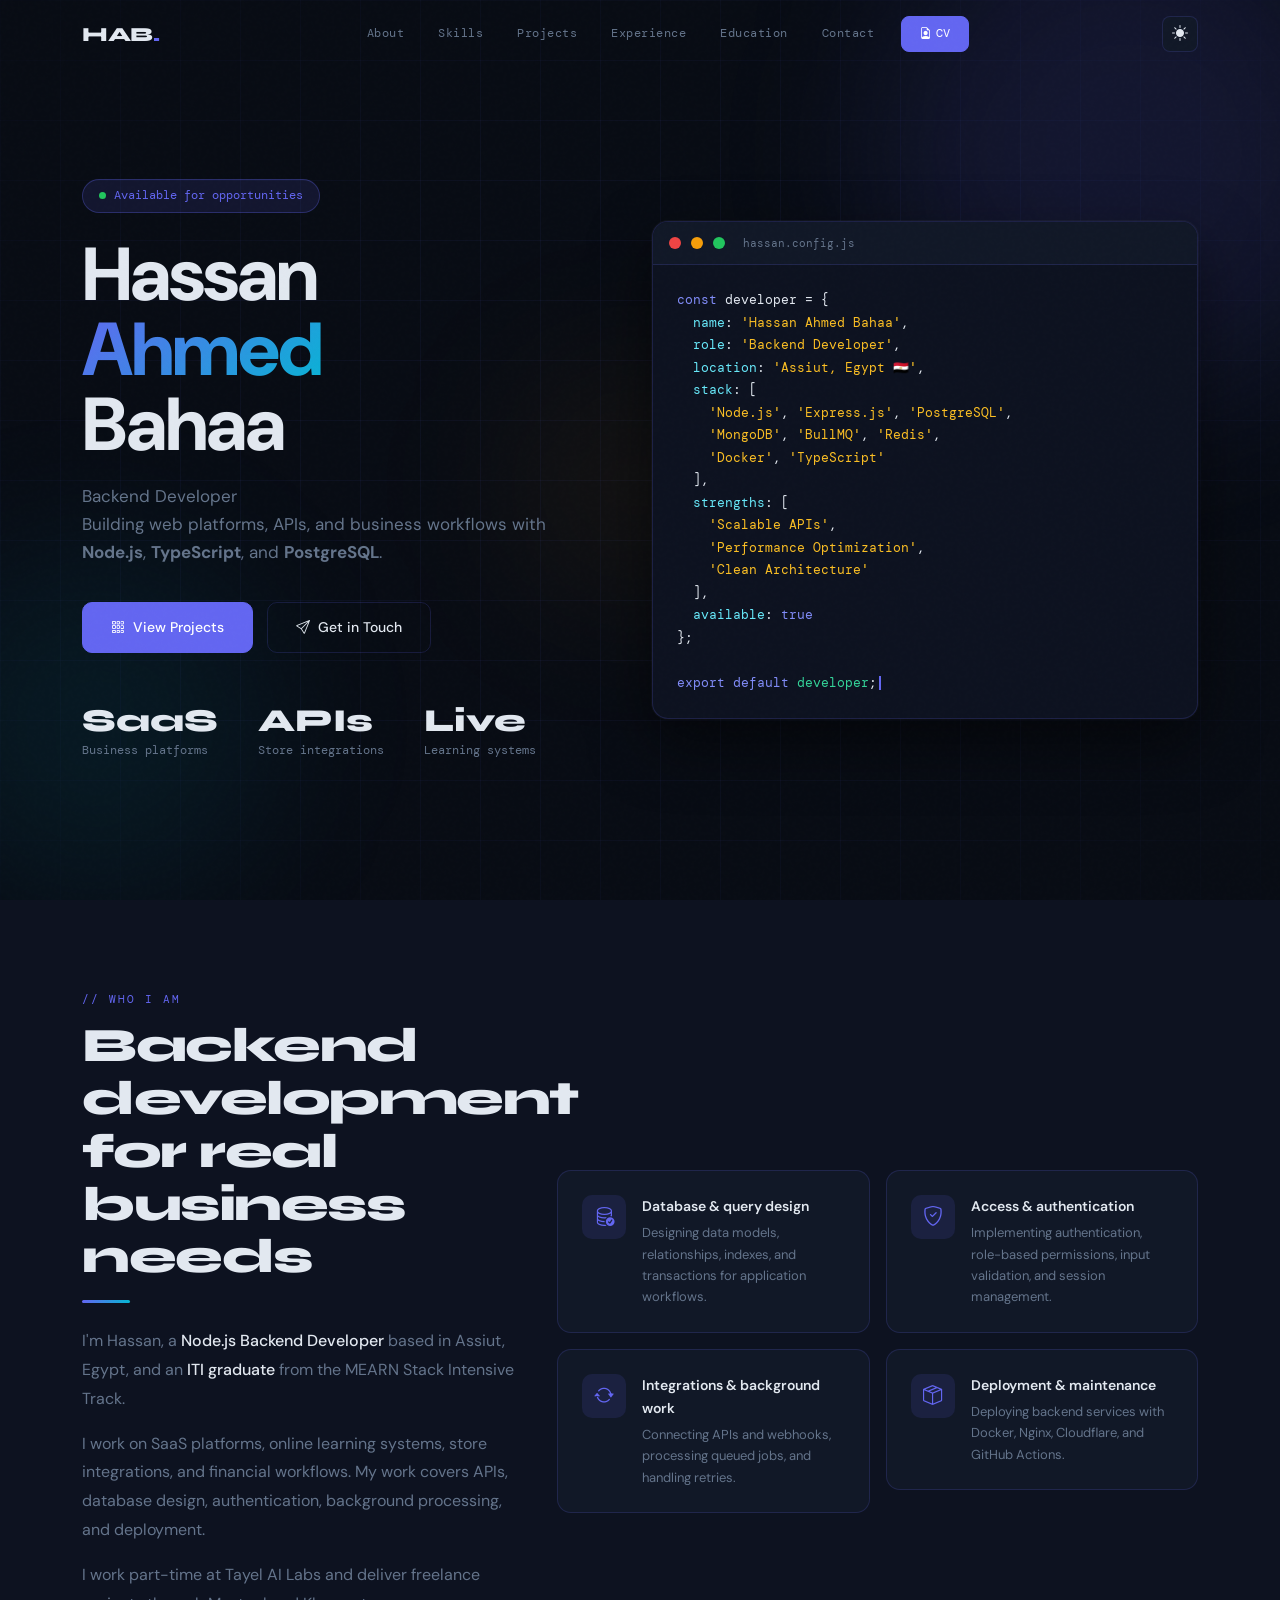
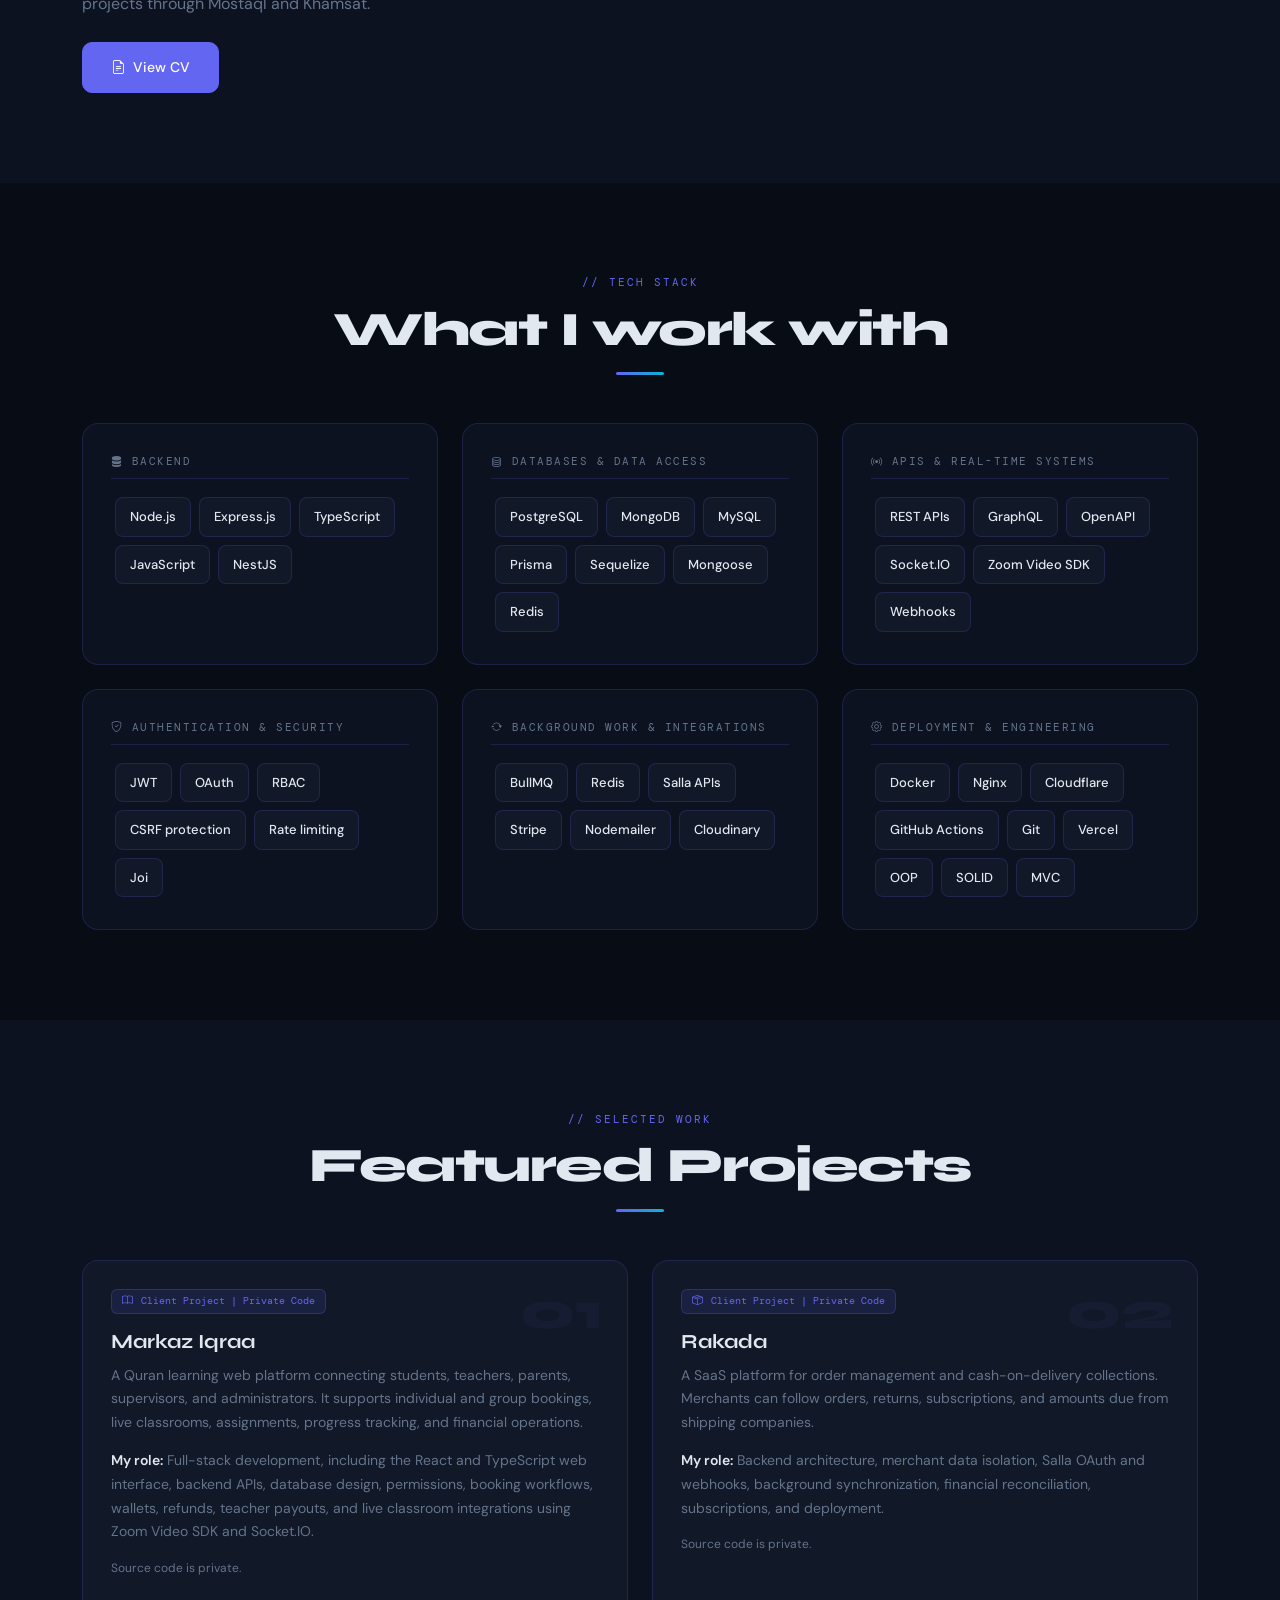
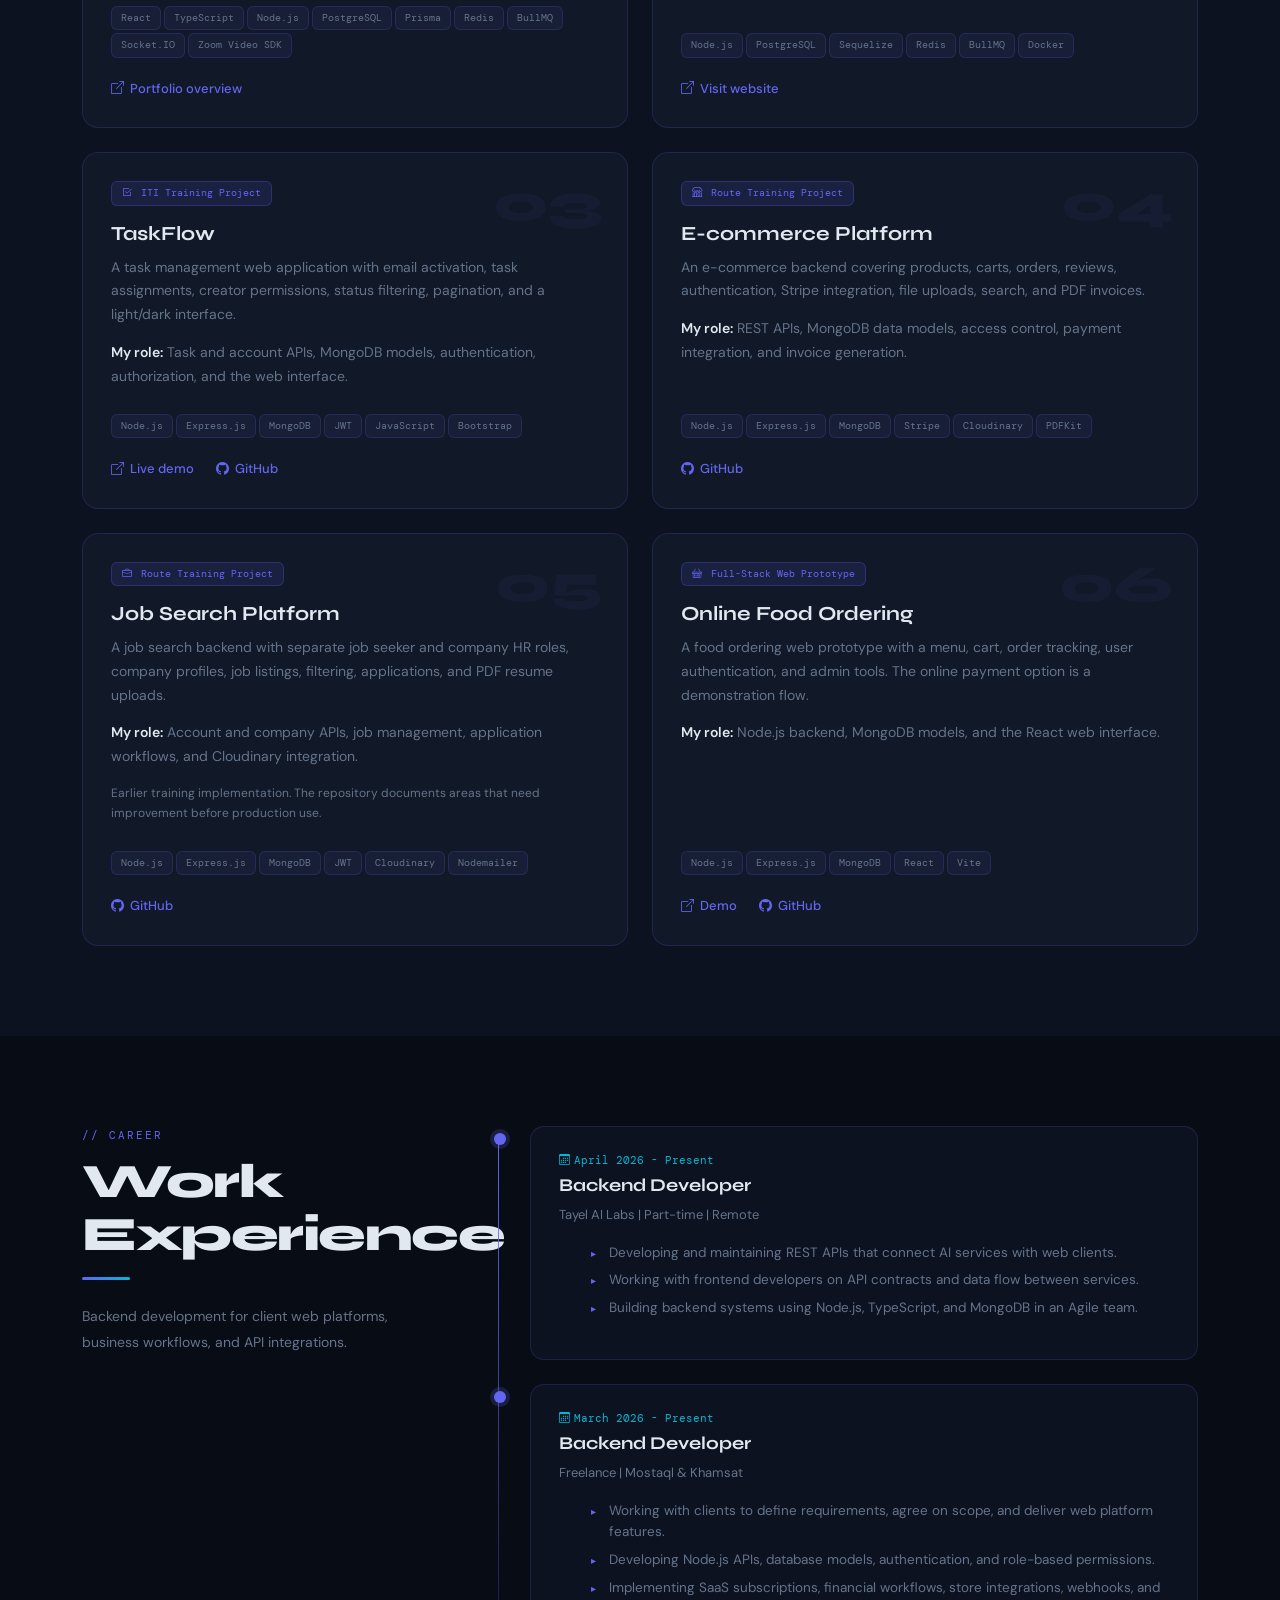
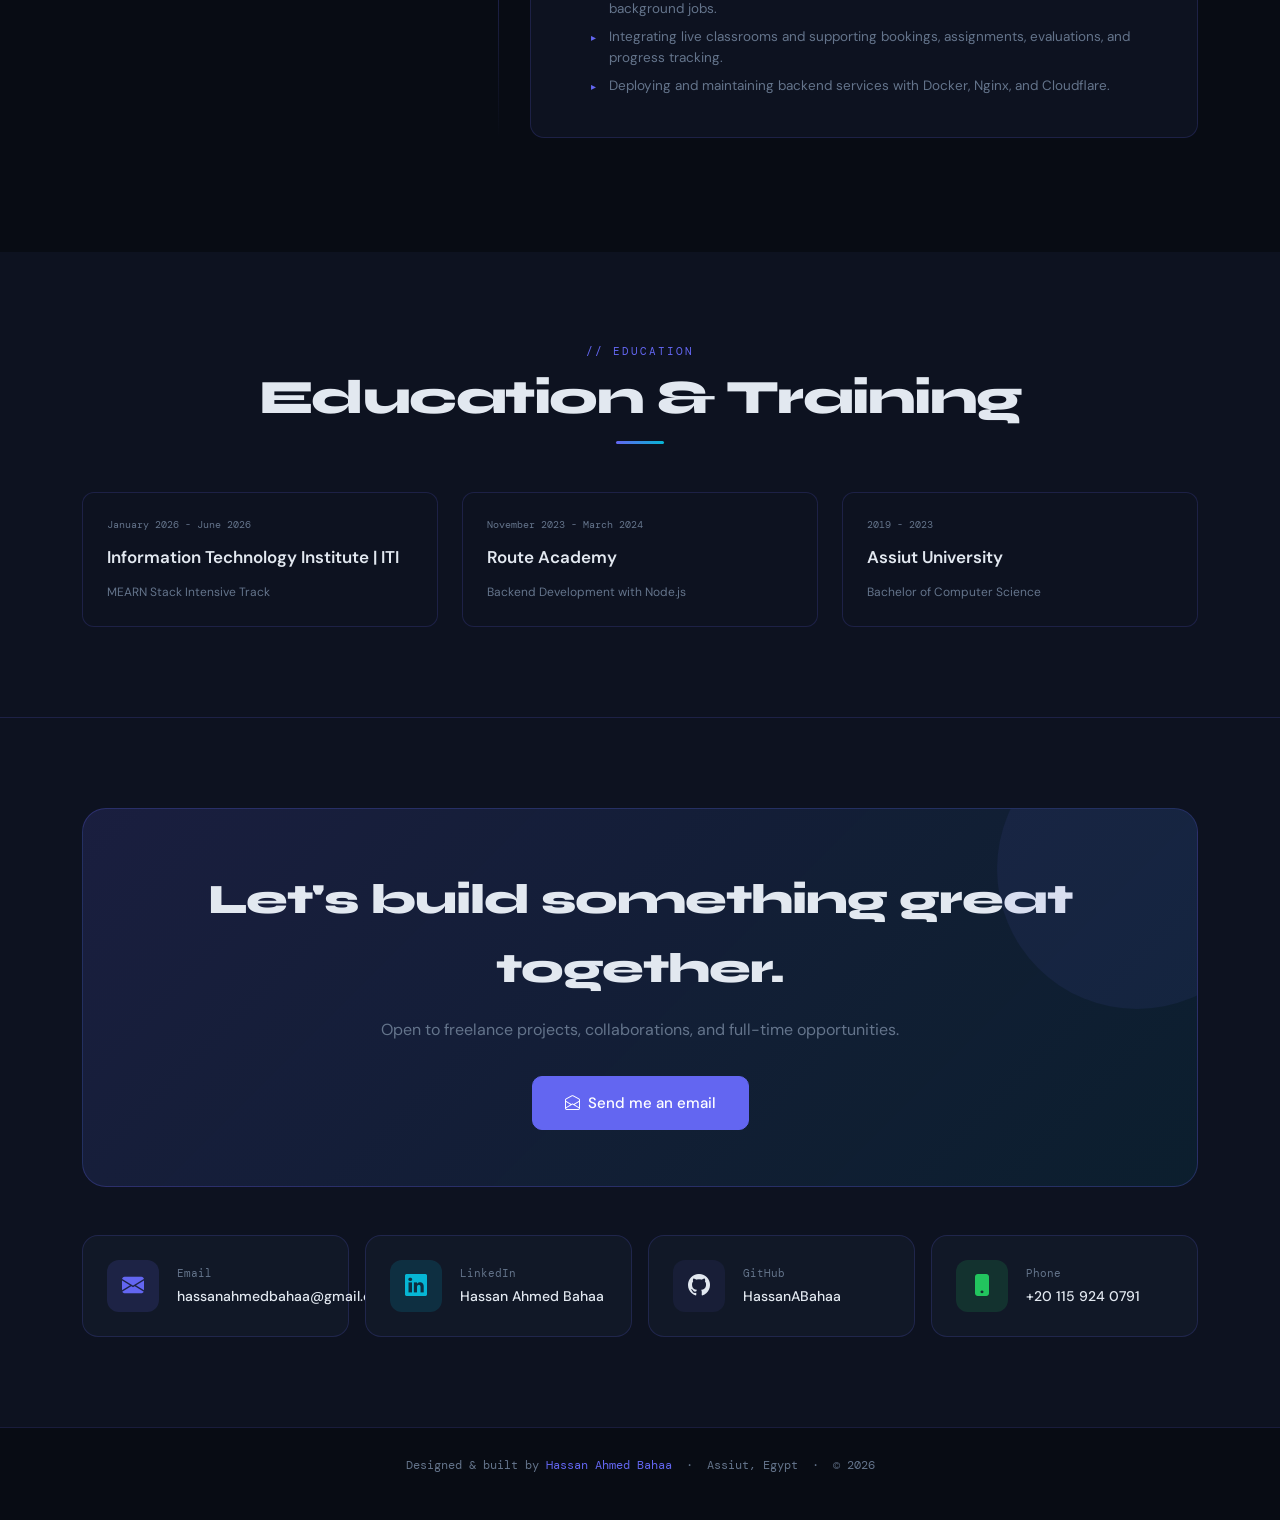
==== commit 80ee0fff: "Improve hero name readability and project card presentation" ====
--- a/index1.html
+++ b/index1.html
@@ -173,7 +173,7 @@
   <!-- ══════════════════════════════
      PROJECTS
 ══════════════════════════════ -->
-  <section id="projects"><div class="container"><div class="text-center mb-5 reveal"><div class="section-eyebrow">// selected work</div><h2 class="section-title">Featured Projects</h2><div class="section-divider mx-auto mt-3"></div></div><div class="row g-4"><div class="col-lg-6 reveal"><article class="project-card"><div class="project-number">01</div><div class="project-badge"><i class="bi bi-book me-1"></i>Client Project | Private Code</div><h3 class="project-title">Markaz Iqraa</h3><p class="project-desc">A Quran learning web platform connecting students, teachers, parents, supervisors, and administrators. It supports individual and group bookings, live classrooms, assignments, progress tracking, and financial operations.</p><p class="project-desc"><strong>My role:</strong> Backend development, database design, permissions, booking workflows, wallets, refunds, teacher payouts, and live classroom integrations using Zoom Video SDK and Socket.IO.</p><p class="project-note">Website frontend developed by Mayar Emad from the client&#x27;s Figma designs. Source code is private.</p><div class="project-technologies"><span class="tech-tag">Node.js</span><span class="tech-tag">PostgreSQL</span><span class="tech-tag">Prisma</span><span class="tech-tag">Redis</span><span class="tech-tag">BullMQ</span><span class="tech-tag">Socket.IO</span><span class="tech-tag">Zoom Video SDK</span></div><div class="project-actions"><a href="https://mostaql.com/u/Hassanabahaa4/portfolio" target="_blank" rel="noopener noreferrer" class="project-link"><i class="bi bi-box-arrow-up-right"></i> Portfolio overview</a></div></article></div><div class="col-lg-6 reveal"><article class="project-card"><div class="project-number">02</div><div class="project-badge"><i class="bi bi-box-seam me-1"></i>Client Project | Private Code</div><h3 class="project-title">Rakada</h3><p class="project-desc">A SaaS platform for order management and cash-on-delivery collections. Merchants can follow orders, returns, subscriptions, and amounts due from shipping companies.</p><p class="project-desc"><strong>My role:</strong> Backend architecture, merchant data isolation, Salla OAuth and webhooks, background synchronization, financial reconciliation, subscriptions, and deployment.</p><p class="project-note">Source code is private.</p><div class="project-technologies"><span class="tech-tag">Node.js</span><span class="tech-tag">PostgreSQL</span><span class="tech-tag">Sequelize</span><span class="tech-tag">Redis</span><span class="tech-tag">BullMQ</span><span class="tech-tag">Docker</span></div><div class="project-actions"><a href="https://rkada.com/" target="_blank" rel="noopener noreferrer" class="project-link"><i class="bi bi-box-arrow-up-right"></i> Visit website</a></div></article></div><div class="col-lg-6 reveal"><article class="project-card"><div class="project-number">03</div><div class="project-badge"><i class="bi bi-check2-square me-1"></i>ITI Training Project</div><h3 class="project-title">TaskFlow</h3><p class="project-desc">A task management web application with email activation, task assignments, creator permissions, status filtering, pagination, and a light/dark interface.</p><p class="project-desc"><strong>My role:</strong> Task and account APIs, MongoDB models, authentication, authorization, and the web interface.</p><div class="project-technologies"><span class="tech-tag">Node.js</span><span class="tech-tag">Express.js</span><span class="tech-tag">MongoDB</span><span class="tech-tag">JWT</span><span class="tech-tag">JavaScript</span><span class="tech-tag">Bootstrap</span></div><div class="project-actions"><a href="https://tasskfloow.netlify.app/" target="_blank" rel="noopener noreferrer" class="project-link"><i class="bi bi-box-arrow-up-right"></i> Live demo</a><a href="https://github.com/HassanABahaa/Task-Flow" target="_blank" rel="noopener noreferrer" class="project-link"><i class="bi bi-github"></i> GitHub</a></div></article></div><div class="col-lg-6 reveal"><article class="project-card"><div class="project-number">04</div><div class="project-badge"><i class="bi bi-shop me-1"></i>Route Training Project</div><h3 class="project-title">E-commerce Platform</h3><p class="project-desc">An e-commerce backend covering products, carts, orders, reviews, authentication, Stripe integration, file uploads, search, and PDF invoices.</p><p class="project-desc"><strong>My role:</strong> REST APIs, MongoDB data models, access control, payment integration, and invoice generation.</p><div class="project-technologies"><span class="tech-tag">Node.js</span><span class="tech-tag">Express.js</span><span class="tech-tag">MongoDB</span><span class="tech-tag">Stripe</span><span class="tech-tag">Cloudinary</span><span class="tech-tag">PDFKit</span></div><div class="project-actions"><a href="https://github.com/HassanABahaa/E-commerce" target="_blank" rel="noopener noreferrer" class="project-link"><i class="bi bi-github"></i> GitHub</a></div></article></div><div class="col-lg-6 reveal"><article class="project-card"><div class="project-number">05</div><div class="project-badge"><i class="bi bi-briefcase me-1"></i>Route Training Project</div><h3 class="project-title">Job Search Platform</h3><p class="project-desc">A job search backend with separate job seeker and company HR roles, company profiles, job listings, filtering, applications, and PDF resume uploads.</p><p class="project-desc"><strong>My role:</strong> Account and company APIs, job management, application workflows, and Cloudinary integration.</p><p class="project-note">Earlier training implementation. The repository documents areas that need improvement before production use.</p><div class="project-technologies"><span class="tech-tag">Node.js</span><span class="tech-tag">Express.js</span><span class="tech-tag">MongoDB</span><span class="tech-tag">JWT</span><span class="tech-tag">Cloudinary</span><span class="tech-tag">Nodemailer</span></div><div class="project-actions"><a href="https://github.com/HassanABahaa/Job-Search-Backend" target="_blank" rel="noopener noreferrer" class="project-link"><i class="bi bi-github"></i> GitHub</a></div></article></div><div class="col-lg-6 reveal"><article class="project-card"><div class="project-number">06</div><div class="project-badge"><i class="bi bi-basket me-1"></i>Full-Stack Web Prototype</div><h3 class="project-title">Online Food Ordering</h3><p class="project-desc">A food ordering web prototype with a menu, cart, order tracking, user authentication, and admin tools. The online payment option is a demonstration flow.</p><p class="project-desc"><strong>My role:</strong> Node.js backend, MongoDB models, and the React web interface.</p><div class="project-technologies"><span class="tech-tag">Node.js</span><span class="tech-tag">Express.js</span><span class="tech-tag">MongoDB</span><span class="tech-tag">React</span><span class="tech-tag">Vite</span></div><div class="project-actions"><a href="https://online-food-ordering-frontend-six.vercel.app/" target="_blank" rel="noopener noreferrer" class="project-link"><i class="bi bi-box-arrow-up-right"></i> Demo</a><a href="https://github.com/HassanABahaa/Online-Food-Ordering" target="_blank" rel="noopener noreferrer" class="project-link"><i class="bi bi-github"></i> GitHub</a></div></article></div></div></div></section>
+  <section id="projects"><div class="container"><div class="text-center mb-5 reveal"><div class="section-eyebrow">// selected work</div><h2 class="section-title">Featured Projects</h2><div class="section-divider mx-auto mt-3"></div></div><div class="row g-4"><div class="col-lg-6 reveal"><article class="project-card"><div class="project-number">01</div><div class="project-badge"><i class="bi bi-book me-1"></i>Client Project | Private Code</div><h3 class="project-title">Markaz Iqraa</h3><p class="project-desc">A Quran learning web platform connecting students, teachers, parents, supervisors, and administrators. It supports individual and group bookings, live classrooms, assignments, progress tracking, and financial operations.</p><p class="project-desc"><strong>My role:</strong> Full-stack development, including the React and TypeScript web interface, backend APIs, database design, permissions, booking workflows, wallets, refunds, teacher payouts, and live classroom integrations using Zoom Video SDK and Socket.IO.</p><p class="project-note">Source code is private.</p><div class="project-technologies"><span class="tech-tag">React</span><span class="tech-tag">TypeScript</span><span class="tech-tag">Node.js</span><span class="tech-tag">PostgreSQL</span><span class="tech-tag">Prisma</span><span class="tech-tag">Redis</span><span class="tech-tag">BullMQ</span><span class="tech-tag">Socket.IO</span><span class="tech-tag">Zoom Video SDK</span></div><div class="project-actions"><a href="https://mostaql.com/u/Hassanabahaa4/portfolio" target="_blank" rel="noopener noreferrer" class="project-link"><i class="bi bi-box-arrow-up-right"></i> Portfolio overview</a></div></article></div><div class="col-lg-6 reveal"><article class="project-card"><div class="project-number">02</div><div class="project-badge"><i class="bi bi-box-seam me-1"></i>Client Project | Private Code</div><h3 class="project-title">Rakada</h3><p class="project-desc">A SaaS platform for order management and cash-on-delivery collections. Merchants can follow orders, returns, subscriptions, and amounts due from shipping companies.</p><p class="project-desc"><strong>My role:</strong> Backend architecture, merchant data isolation, Salla OAuth and webhooks, background synchronization, financial reconciliation, subscriptions, and deployment.</p><p class="project-note">Source code is private.</p><div class="project-technologies"><span class="tech-tag">Node.js</span><span class="tech-tag">PostgreSQL</span><span class="tech-tag">Sequelize</span><span class="tech-tag">Redis</span><span class="tech-tag">BullMQ</span><span class="tech-tag">Docker</span></div><div class="project-actions"><a href="https://rkada.com/" target="_blank" rel="noopener noreferrer" class="project-link"><i class="bi bi-box-arrow-up-right"></i> Visit website</a></div></article></div><div class="col-lg-6 reveal"><article class="project-card"><div class="project-number">03</div><div class="project-badge"><i class="bi bi-check2-square me-1"></i>ITI Training Project</div><h3 class="project-title">TaskFlow</h3><p class="project-desc">A task management web application with email activation, task assignments, creator permissions, status filtering, pagination, and a light/dark interface.</p><p class="project-desc"><strong>My role:</strong> Task and account APIs, MongoDB models, authentication, authorization, and the web interface.</p><div class="project-technologies"><span class="tech-tag">Node.js</span><span class="tech-tag">Express.js</span><span class="tech-tag">MongoDB</span><span class="tech-tag">JWT</span><span class="tech-tag">JavaScript</span><span class="tech-tag">Bootstrap</span></div><div class="project-actions"><a href="https://tasskfloow.netlify.app/" target="_blank" rel="noopener noreferrer" class="project-link"><i class="bi bi-box-arrow-up-right"></i> Live demo</a><a href="https://github.com/HassanABahaa/Task-Flow" target="_blank" rel="noopener noreferrer" class="project-link"><i class="bi bi-github"></i> GitHub</a></div></article></div><div class="col-lg-6 reveal"><article class="project-card"><div class="project-number">04</div><div class="project-badge"><i class="bi bi-shop me-1"></i>Route Training Project</div><h3 class="project-title">E-commerce Platform</h3><p class="project-desc">An e-commerce backend covering products, carts, orders, reviews, authentication, Stripe integration, file uploads, search, and PDF invoices.</p><p class="project-desc"><strong>My role:</strong> REST APIs, MongoDB data models, access control, payment integration, and invoice generation.</p><div class="project-technologies"><span class="tech-tag">Node.js</span><span class="tech-tag">Express.js</span><span class="tech-tag">MongoDB</span><span class="tech-tag">Stripe</span><span class="tech-tag">Cloudinary</span><span class="tech-tag">PDFKit</span></div><div class="project-actions"><a href="https://github.com/HassanABahaa/E-commerce" target="_blank" rel="noopener noreferrer" class="project-link"><i class="bi bi-github"></i> GitHub</a></div></article></div><div class="col-lg-6 reveal"><article class="project-card"><div class="project-number">05</div><div class="project-badge"><i class="bi bi-briefcase me-1"></i>Route Training Project</div><h3 class="project-title">Job Search Platform</h3><p class="project-desc">A job search backend with separate job seeker and company HR roles, company profiles, job listings, filtering, applications, and PDF resume uploads.</p><p class="project-desc"><strong>My role:</strong> Account and company APIs, job management, application workflows, and Cloudinary integration.</p><p class="project-note">Earlier training implementation. The repository documents areas that need improvement before production use.</p><div class="project-technologies"><span class="tech-tag">Node.js</span><span class="tech-tag">Express.js</span><span class="tech-tag">MongoDB</span><span class="tech-tag">JWT</span><span class="tech-tag">Cloudinary</span><span class="tech-tag">Nodemailer</span></div><div class="project-actions"><a href="https://github.com/HassanABahaa/Job-Search-Backend" target="_blank" rel="noopener noreferrer" class="project-link"><i class="bi bi-github"></i> GitHub</a></div></article></div><div class="col-lg-6 reveal"><article class="project-card"><div class="project-number">06</div><div class="project-badge"><i class="bi bi-basket me-1"></i>Full-Stack Web Prototype</div><h3 class="project-title">Online Food Ordering</h3><p class="project-desc">A food ordering web prototype with a menu, cart, order tracking, user authentication, and admin tools. The online payment option is a demonstration flow.</p><p class="project-desc"><strong>My role:</strong> Node.js backend, MongoDB models, and the React web interface.</p><div class="project-technologies"><span class="tech-tag">Node.js</span><span class="tech-tag">Express.js</span><span class="tech-tag">MongoDB</span><span class="tech-tag">React</span><span class="tech-tag">Vite</span></div><div class="project-actions"><a href="https://online-food-ordering-frontend-six.vercel.app/" target="_blank" rel="noopener noreferrer" class="project-link"><i class="bi bi-box-arrow-up-right"></i> Demo</a><a href="https://github.com/HassanABahaa/Online-Food-Ordering" target="_blank" rel="noopener noreferrer" class="project-link"><i class="bi bi-github"></i> GitHub</a></div></article></div></div></div></section>
 
 
   <!-- ══════════════════════════════
--- a/style.css
+++ b/style.css
@@ -228,9 +228,9 @@
 @keyframes pulse { 0%,100%{opacity:1} 50%{opacity:.3} }
 
 .hero-h1 {
-  font-family: 'Syne', sans-serif;
+  font-family: 'DM Sans', sans-serif;
   font-weight: 800;
-  font-size: clamp(42px, 7vw, 80px);
+  font-size: calc(clamp(42px, 7vw, 80px) - 5px);
   line-height: 1.0;
   letter-spacing: -2px;
   color: var(--text);
@@ -729,7 +729,7 @@
   .hero-stats  { gap: 24px; }
   .cta-block   { padding: 36px 24px; }
   .timeline    { padding-left: 20px; }
-  .hero-h1     { font-size: clamp(38px, 12vw, 60px); }
+  .hero-h1     { font-size: calc(clamp(38px, 12vw, 60px) - 5px); }
 }
 
 /* Updated portfolio content */
@@ -744,3 +744,10 @@
 .education-card { height: 100%; padding: 24px; }
 .education-card .info-card-title { margin: 12px 0; font-size: 17px; line-height: 1.5; }
 .education-card .info-card-date { margin: 0; line-height: 1.6; }
+
+/* Keep project labels clear of the decorative card number. */
+.project-card .project-badge {
+  align-self: flex-start;
+  max-width: calc(100% - 70px);
+  flex-wrap: wrap;
+}
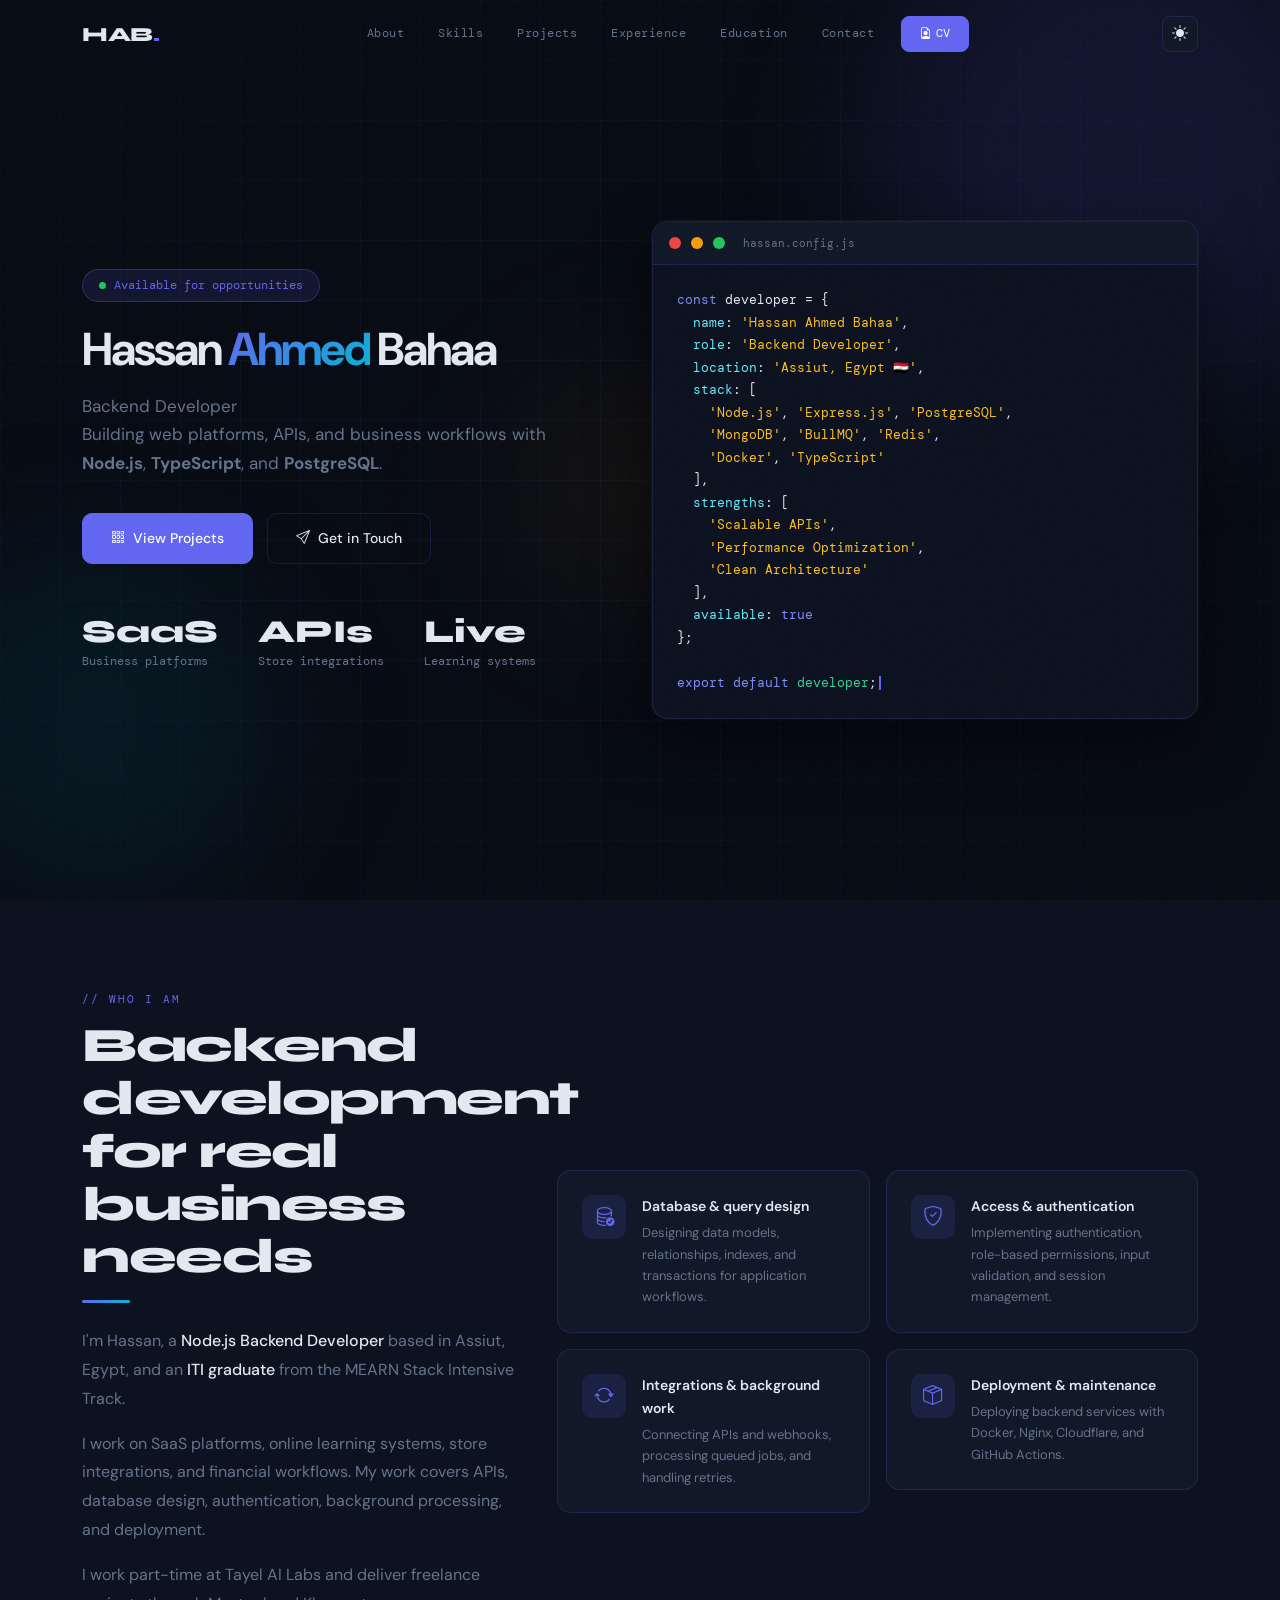
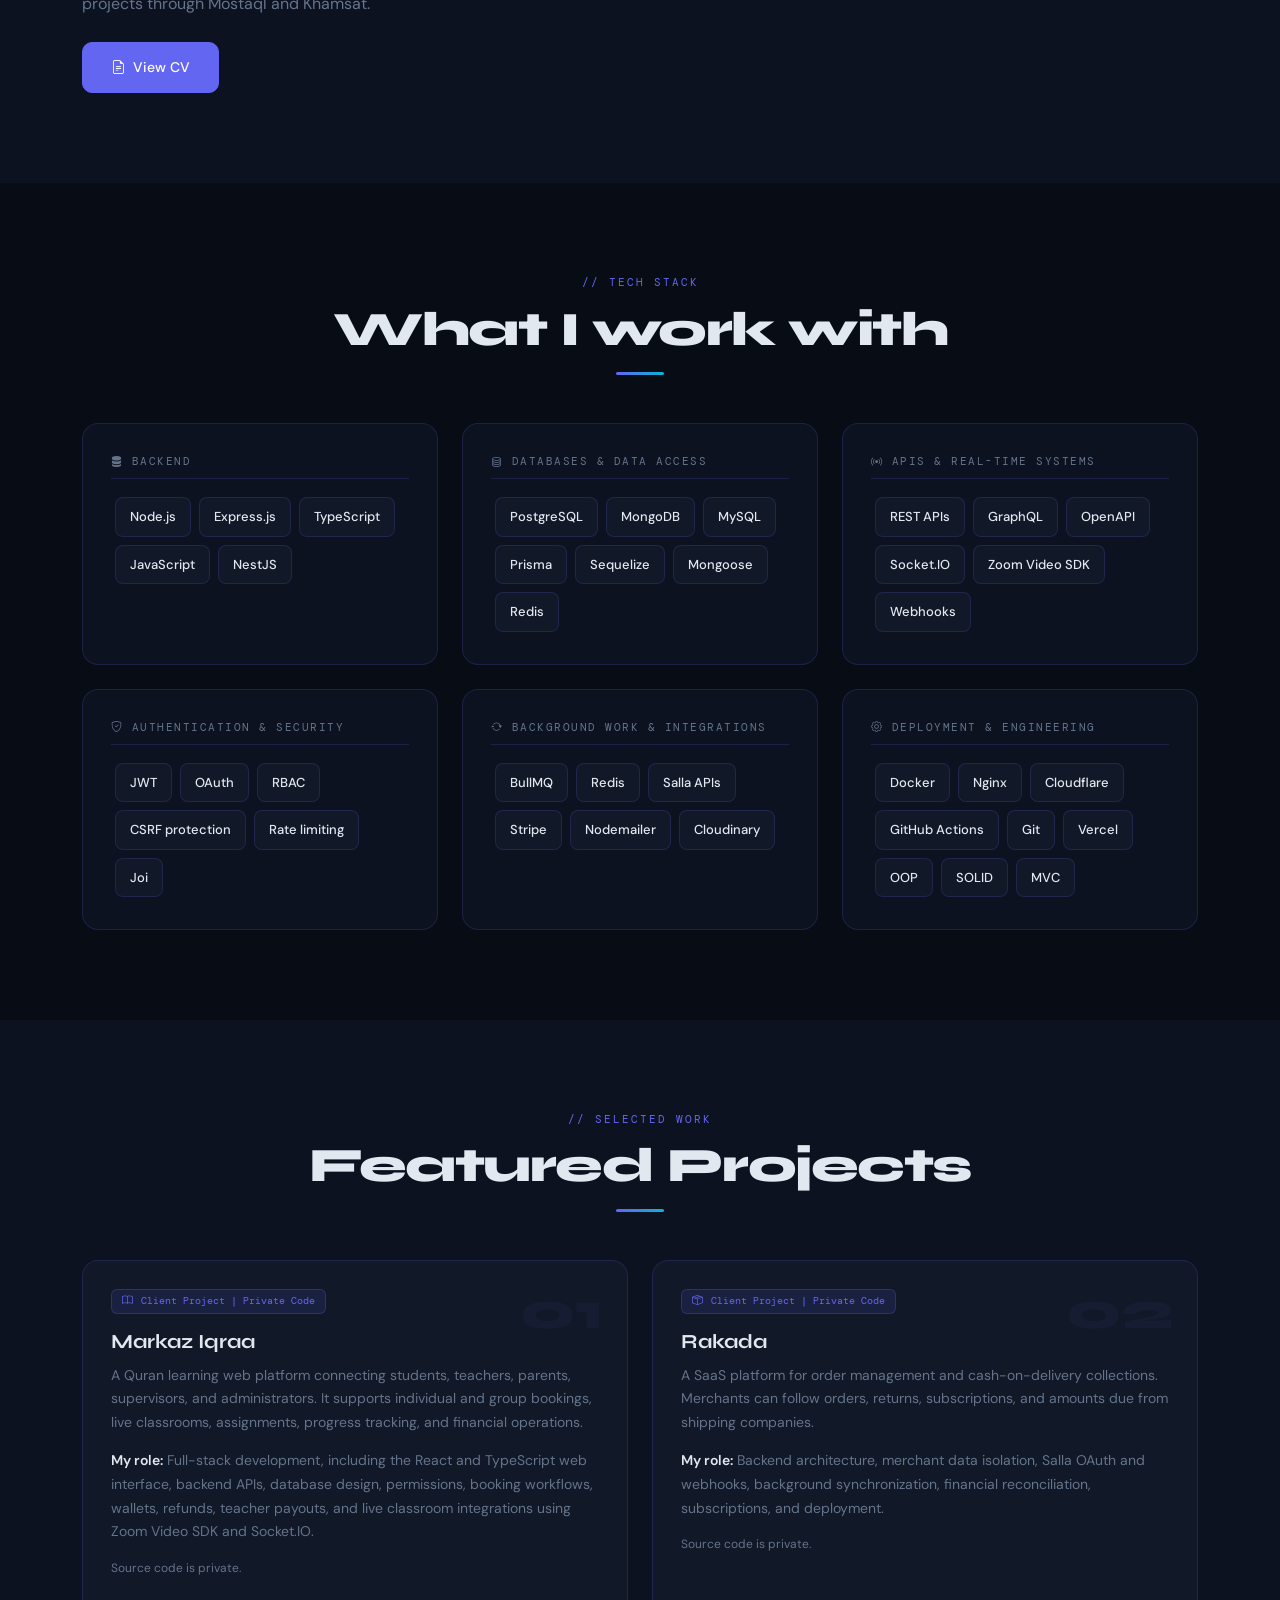
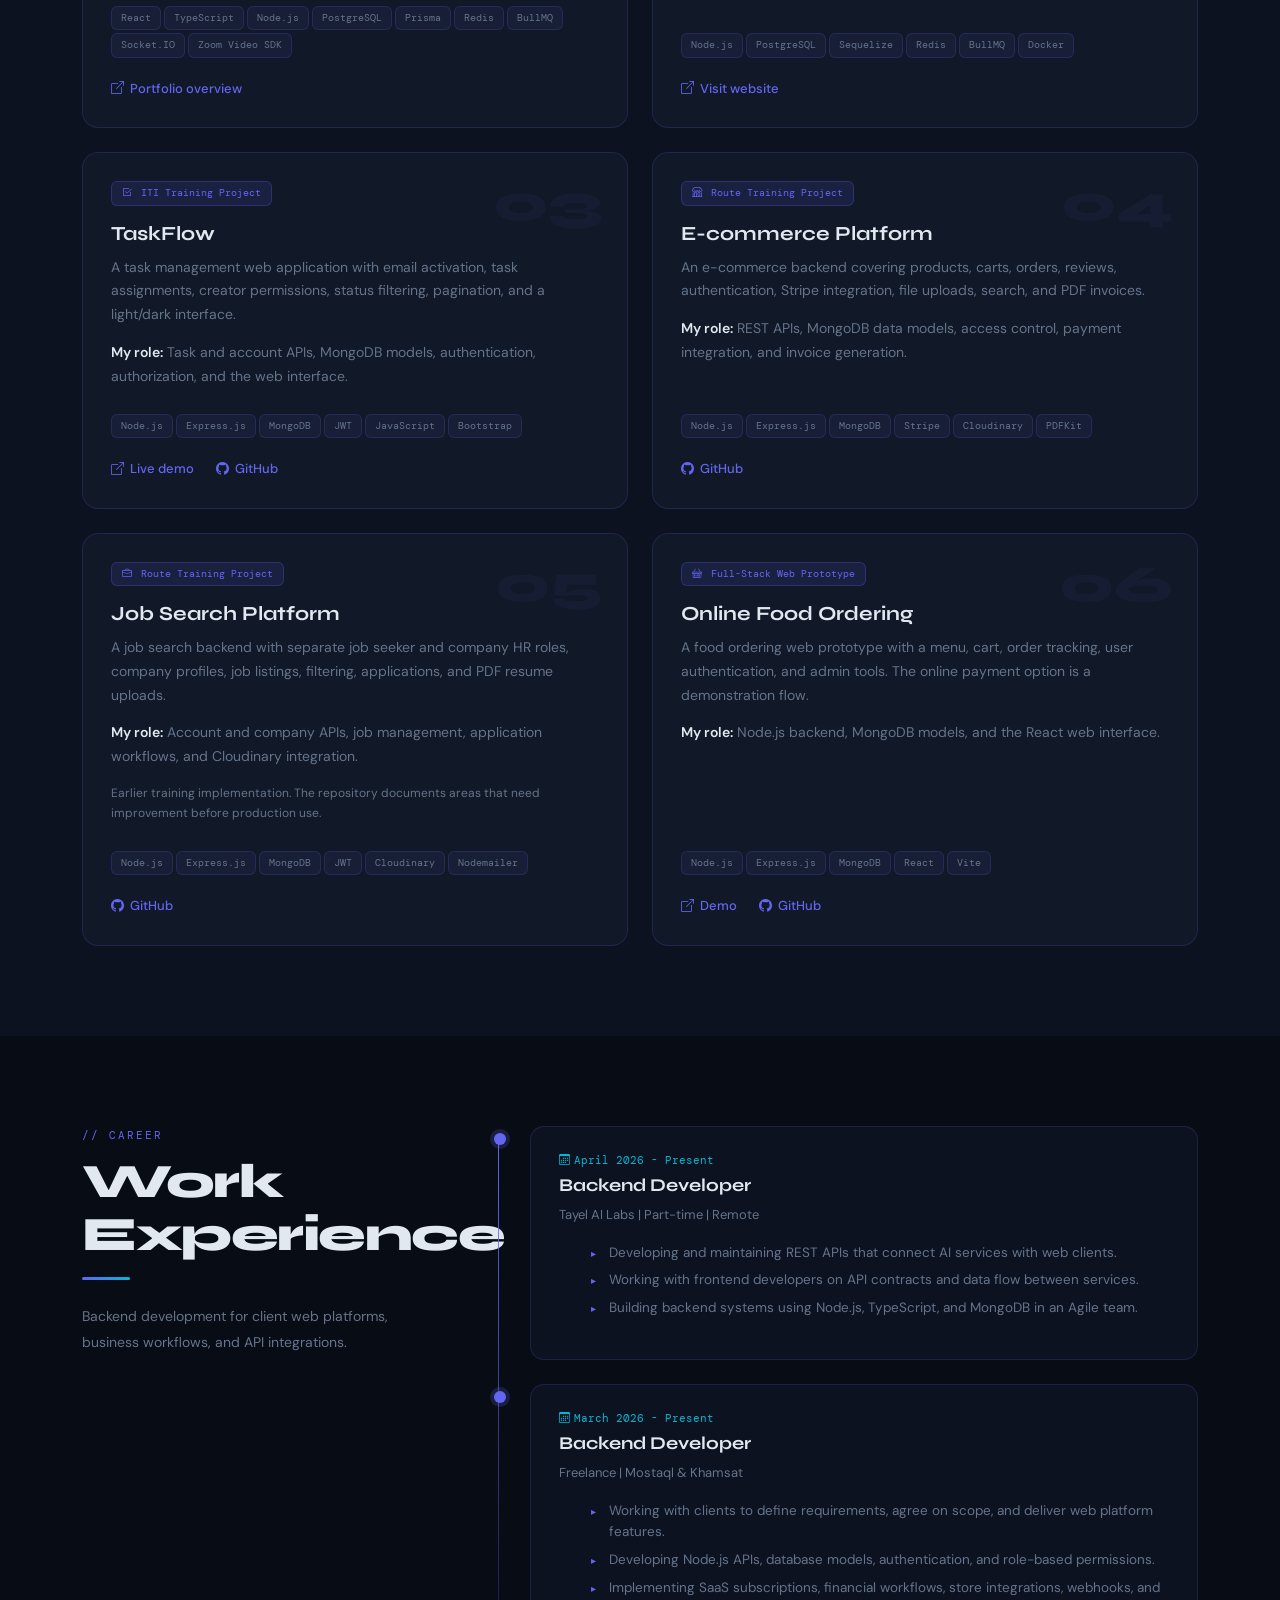
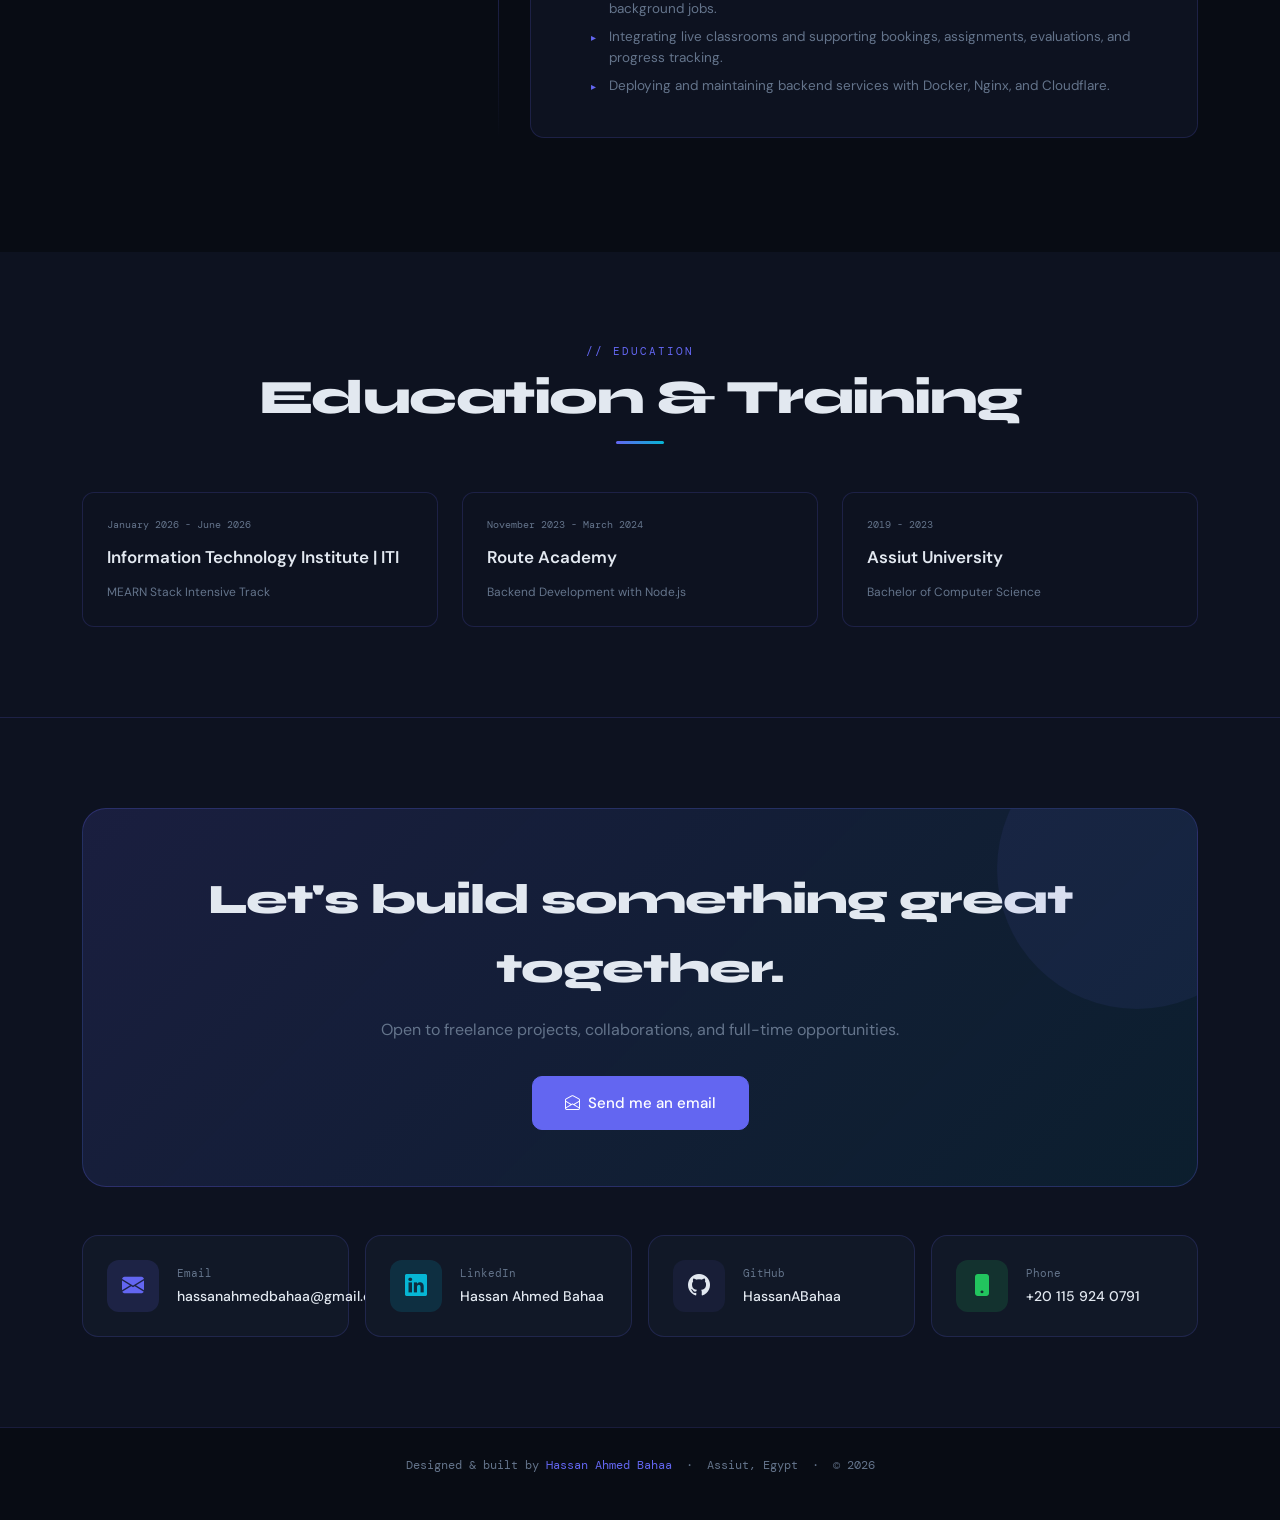
==== commit d0985c33: "Show the full hero name on one responsive line" ====
--- a/index1.html
+++ b/index1.html
@@ -86,11 +86,7 @@
             Available for opportunities
           </div>
 
-          <h1 class="hero-h1">
-            Hassan<br>
-            <span class="gradient-text">Ahmed</span><br>
-            Bahaa
-          </h1>
+          <h1 class="hero-h1">Hassan <span class="gradient-text">Ahmed</span> Bahaa</h1>
 
           <p class="hero-sub"><span id="typedRole">Backend Developer</span><br>
             Building web platforms, APIs, and business workflows with <strong>Node.js</strong>, <strong>TypeScript</strong>, and <strong>PostgreSQL</strong>.
--- a/style.css
+++ b/style.css
@@ -229,8 +229,9 @@
 
 .hero-h1 {
   font-family: 'DM Sans', sans-serif;
-  font-weight: 800;
-  font-size: calc(clamp(42px, 7vw, 80px) - 5px);
+  font-weight: 700;
+  font-size: clamp(30px, 3.6vw, 56px);
+  white-space: nowrap;
   line-height: 1.0;
   letter-spacing: -2px;
   color: var(--text);
@@ -729,7 +730,7 @@
   .hero-stats  { gap: 24px; }
   .cta-block   { padding: 36px 24px; }
   .timeline    { padding-left: 20px; }
-  .hero-h1     { font-size: calc(clamp(38px, 12vw, 60px) - 5px); }
+  .hero-h1     { font-size: clamp(24px, 7.3vw, 44px); }
 }
 
 /* Updated portfolio content */
@@ -751,3 +752,5 @@
   max-width: calc(100% - 70px);
   flex-wrap: wrap;
 }
+
+
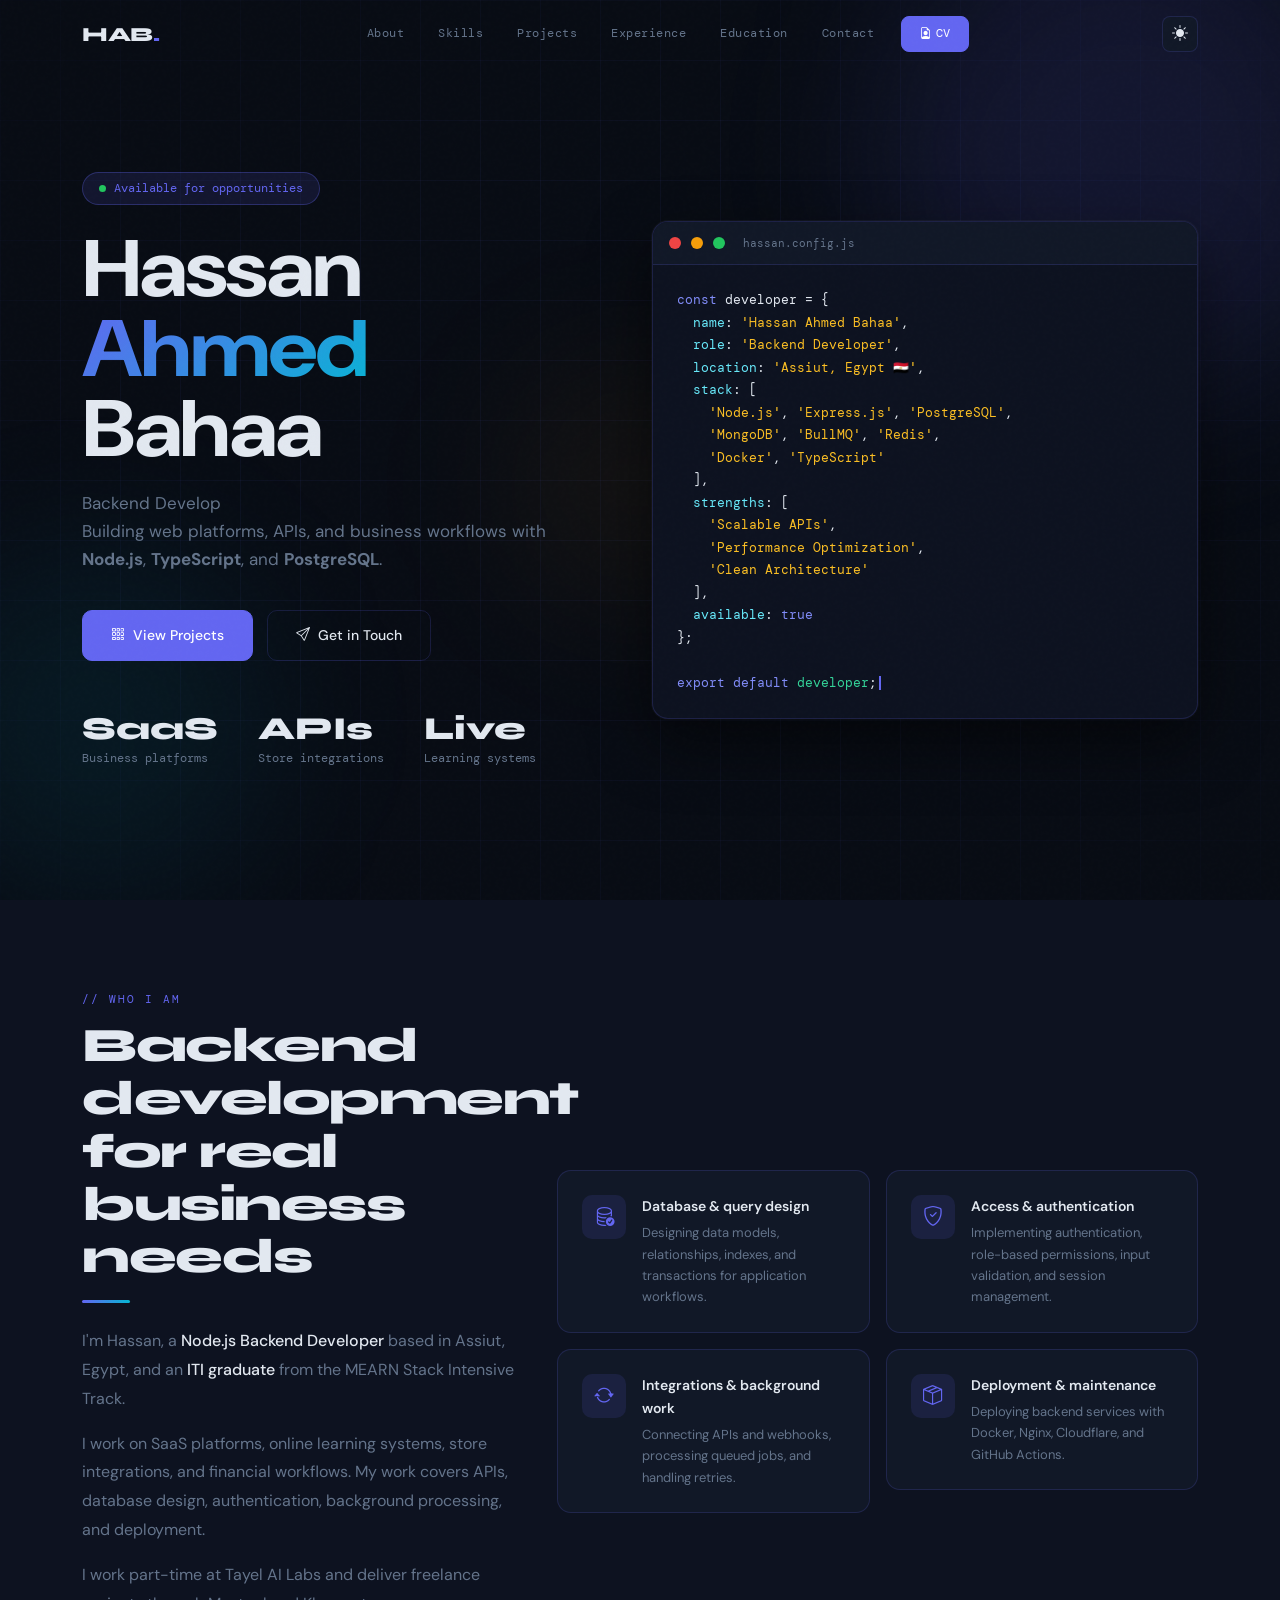
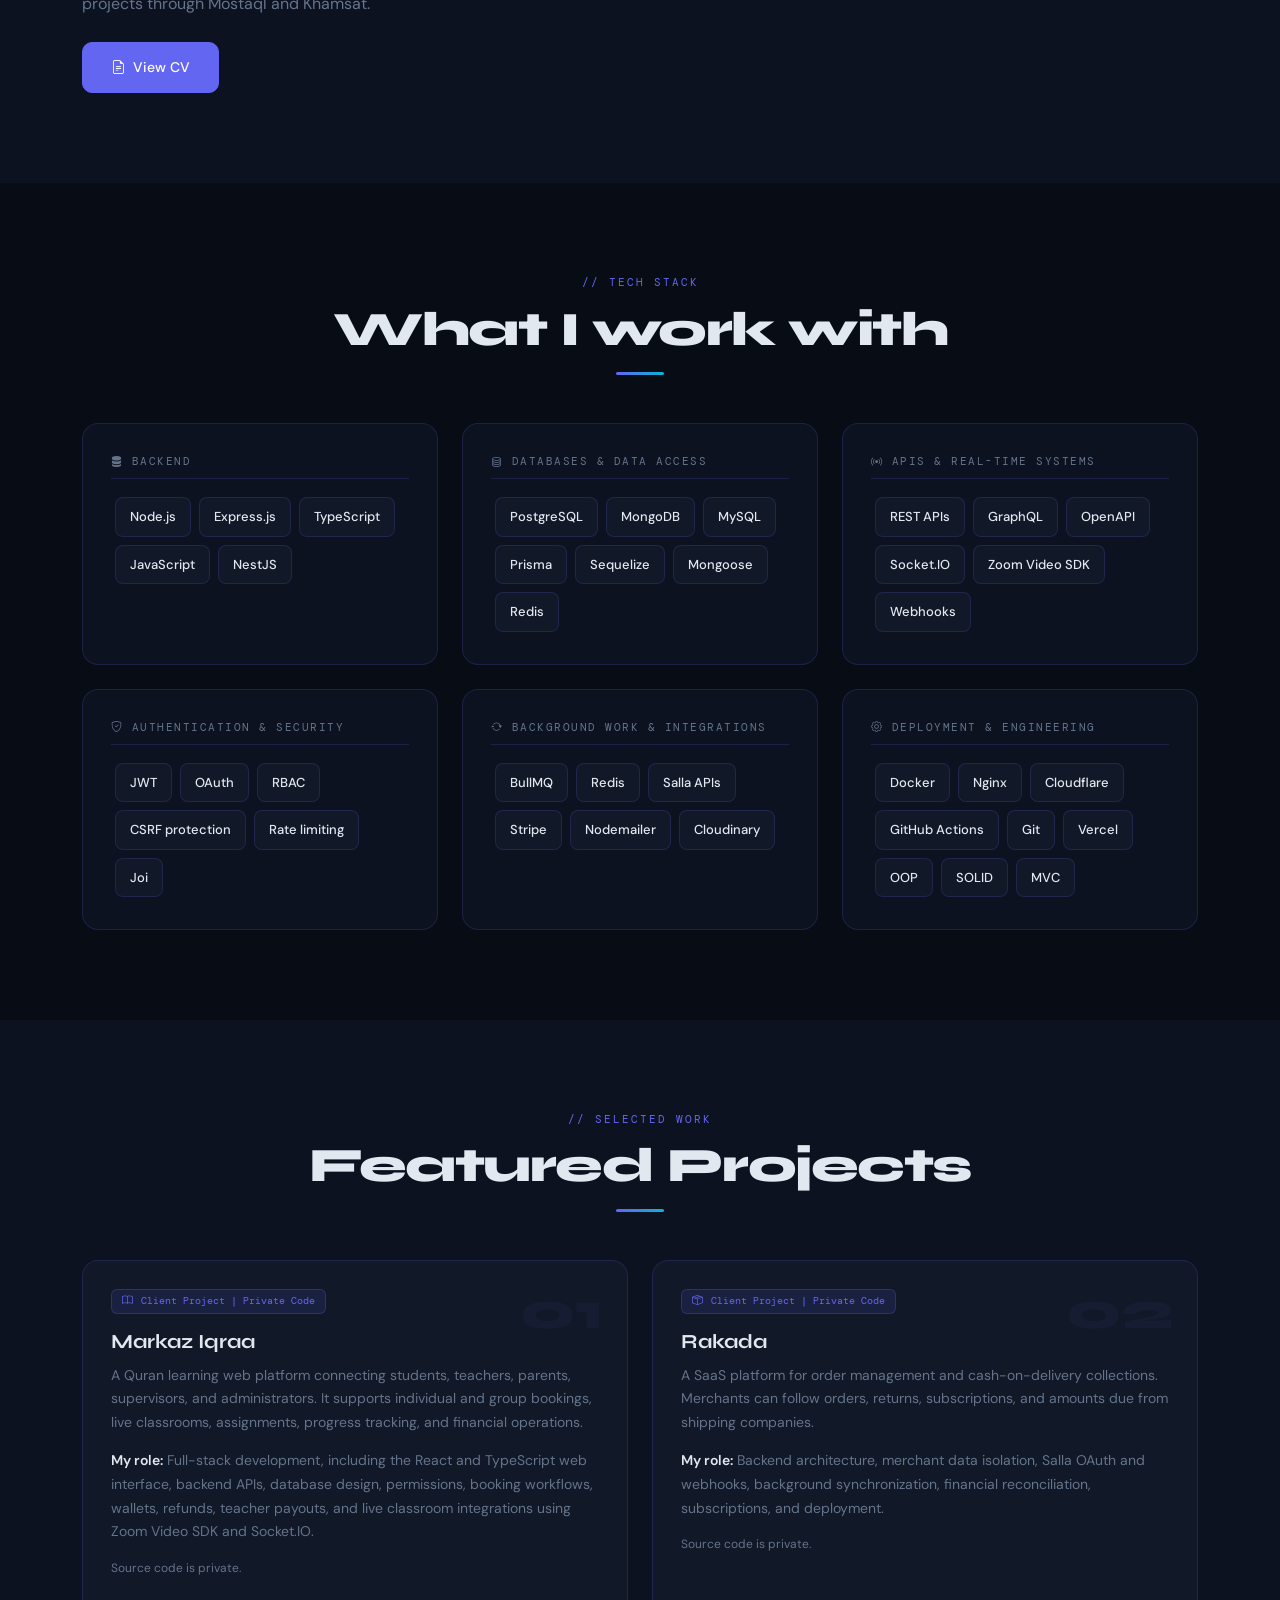
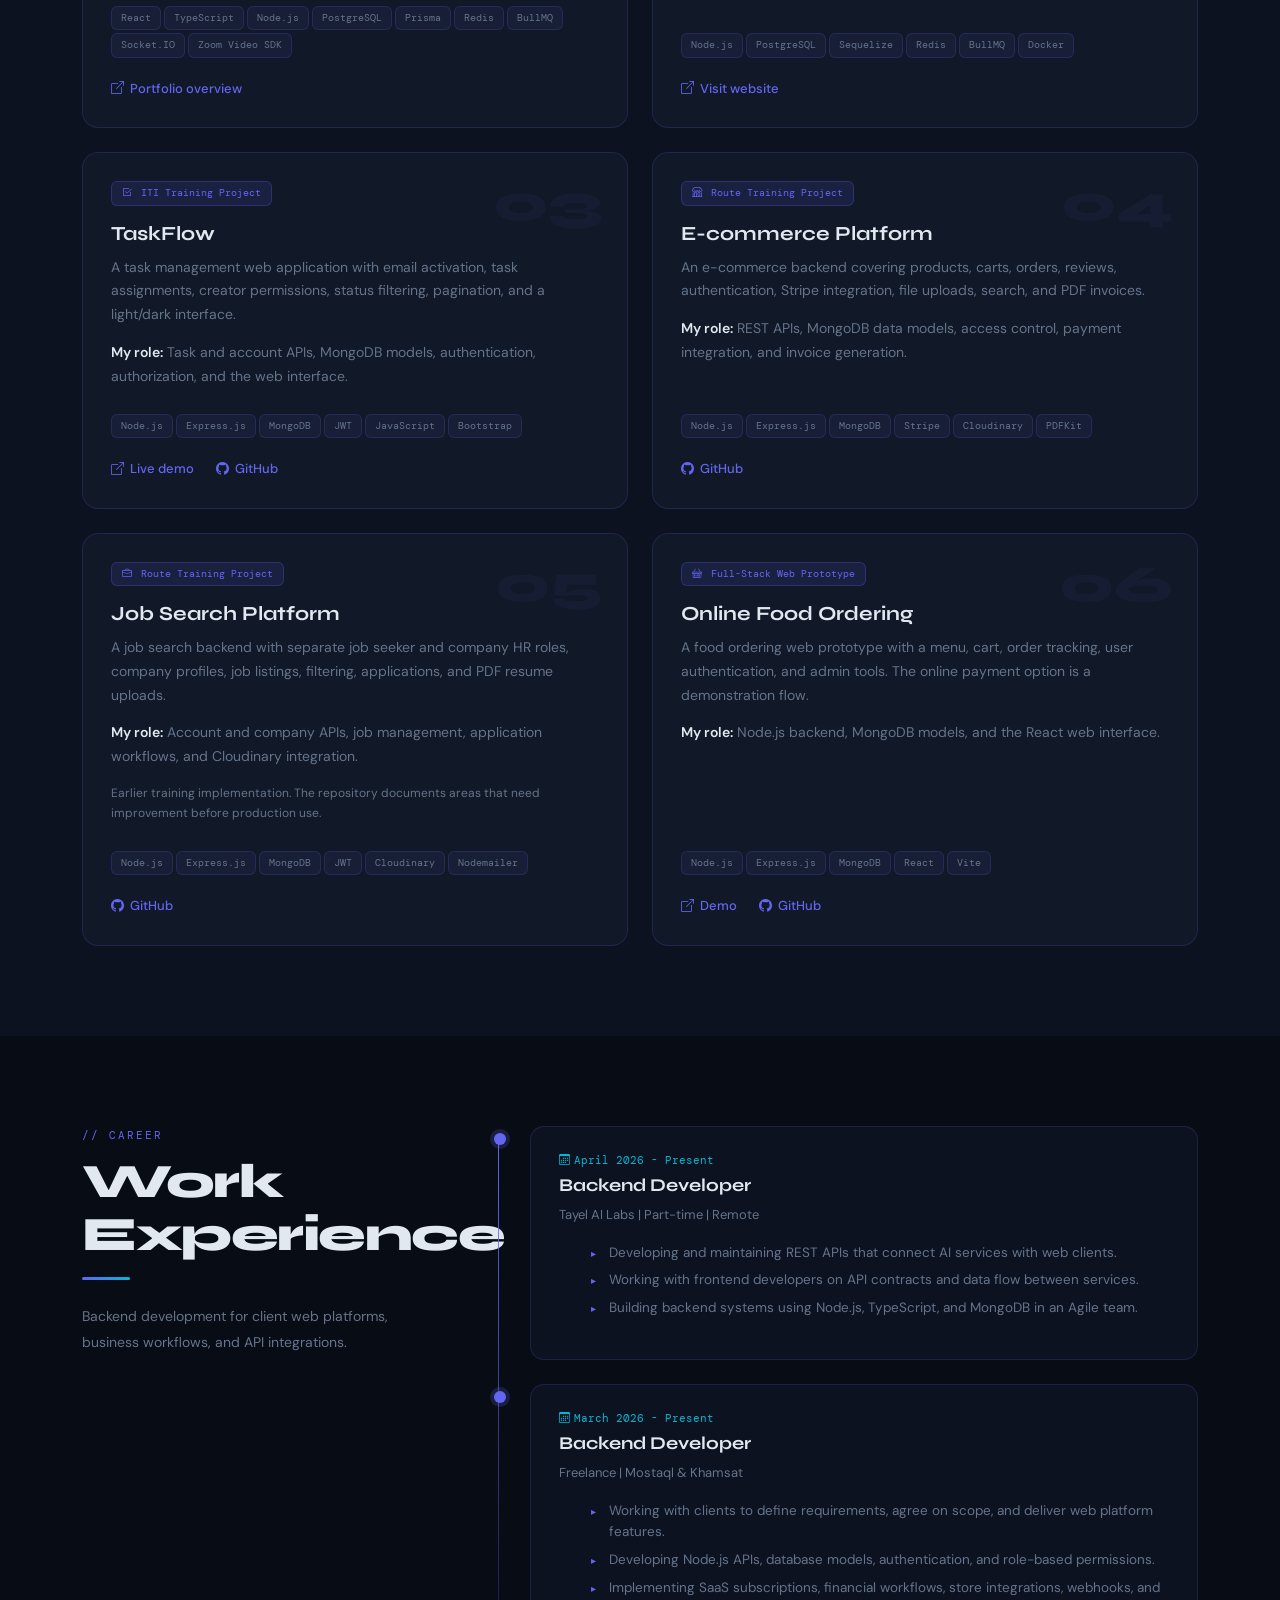
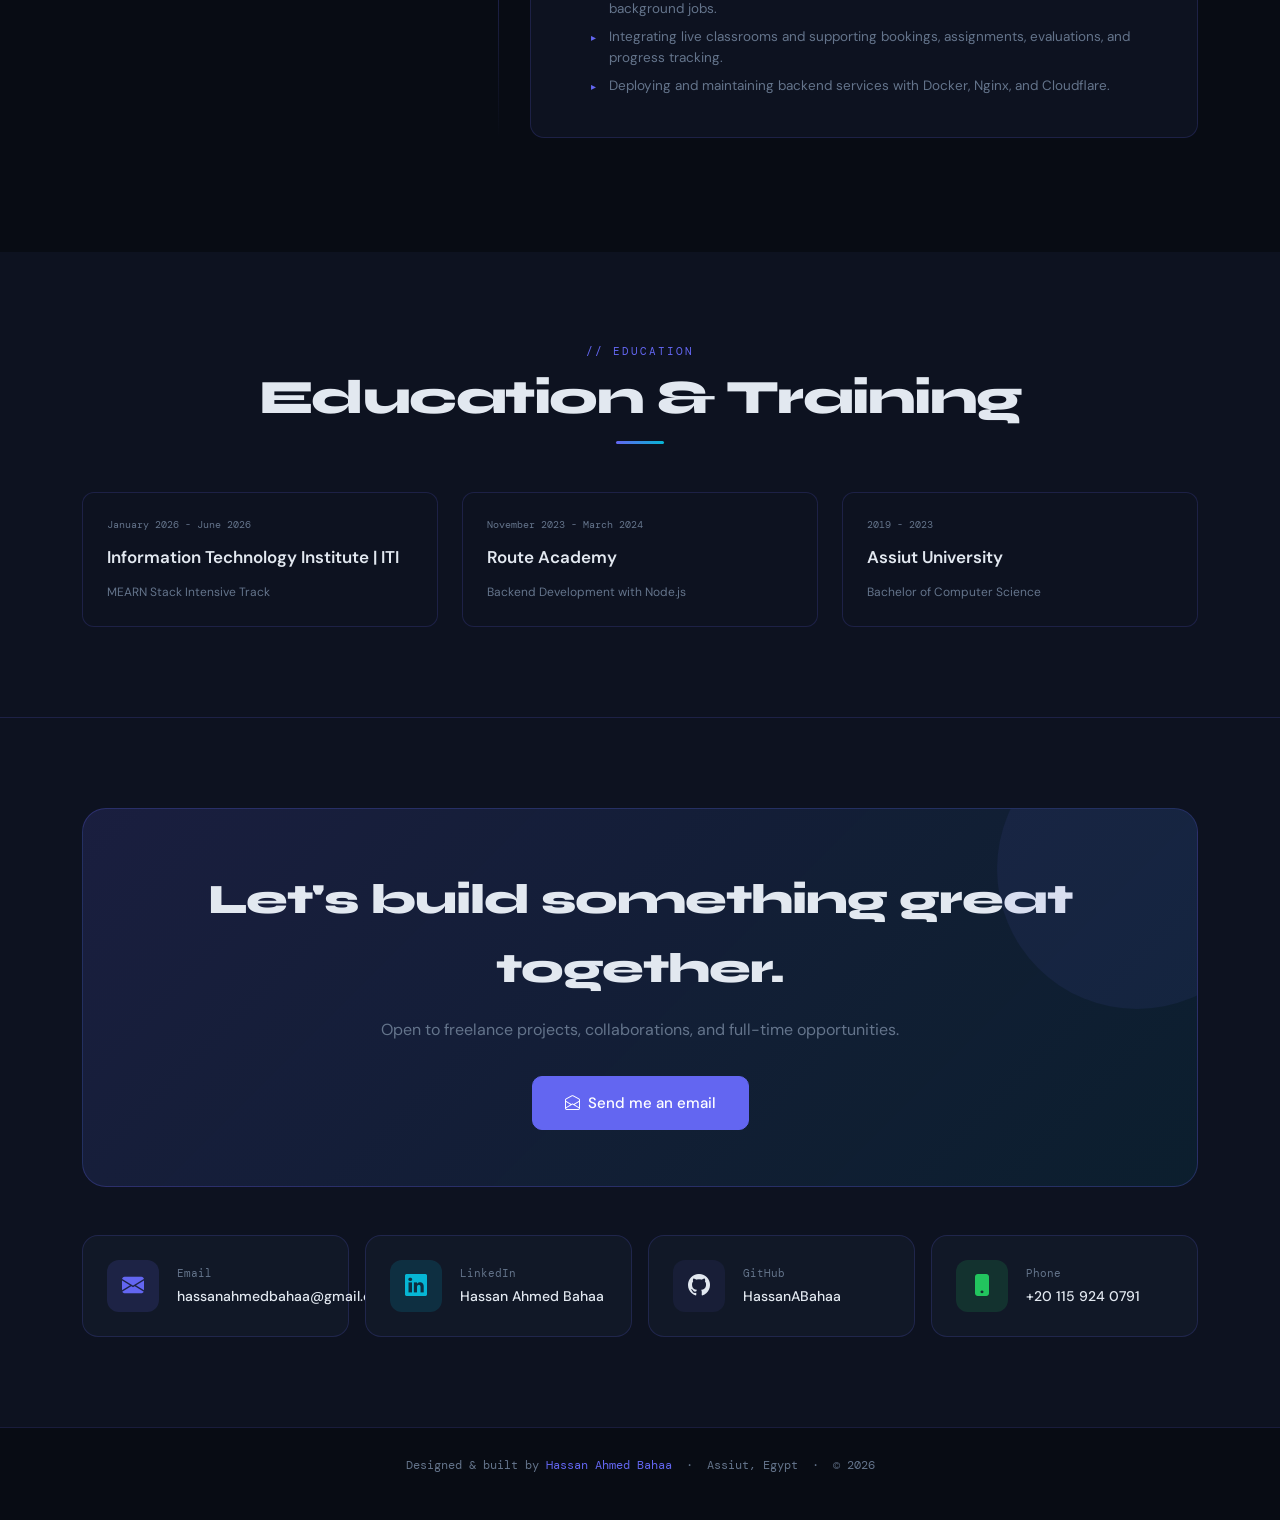
==== commit 898fb000: "Restore the previous three-line hero name" ====
--- a/index1.html
+++ b/index1.html
@@ -86,7 +86,11 @@
             Available for opportunities
           </div>
 
-          <h1 class="hero-h1">Hassan <span class="gradient-text">Ahmed</span> Bahaa</h1>
+          <h1 class="hero-h1">
+            Hassan<br>
+            <span class="gradient-text">Ahmed</span><br>
+            Bahaa
+          </h1>
 
           <p class="hero-sub"><span id="typedRole">Backend Developer</span><br>
             Building web platforms, APIs, and business workflows with <strong>Node.js</strong>, <strong>TypeScript</strong>, and <strong>PostgreSQL</strong>.
--- a/style.css
+++ b/style.css
@@ -228,10 +228,9 @@
 @keyframes pulse { 0%,100%{opacity:1} 50%{opacity:.3} }
 
 .hero-h1 {
-  font-family: 'DM Sans', sans-serif;
+  font-family: 'DM Sans', sans-serif;
   font-weight: 700;
-  font-size: clamp(30px, 3.6vw, 56px);
-  white-space: nowrap;
+  font-size: clamp(42px, 7vw, 80px);
   line-height: 1.0;
   letter-spacing: -2px;
   color: var(--text);
@@ -730,7 +729,7 @@
   .hero-stats  { gap: 24px; }
   .cta-block   { padding: 36px 24px; }
   .timeline    { padding-left: 20px; }
-  .hero-h1     { font-size: clamp(24px, 7.3vw, 44px); }
+  .hero-h1     { font-size: clamp(38px, 12vw, 60px); }
 }
 
 /* Updated portfolio content */
@@ -752,5 +751,11 @@
   max-width: calc(100% - 70px);
   flex-wrap: wrap;
 }
-
-
+
+/* Slightly widen the name without increasing its height. */
+@media (min-width: 992px) {
+  .hero-h1 {
+    scale: 1.12 1;
+    transform-origin: left center;
+  }
+}
